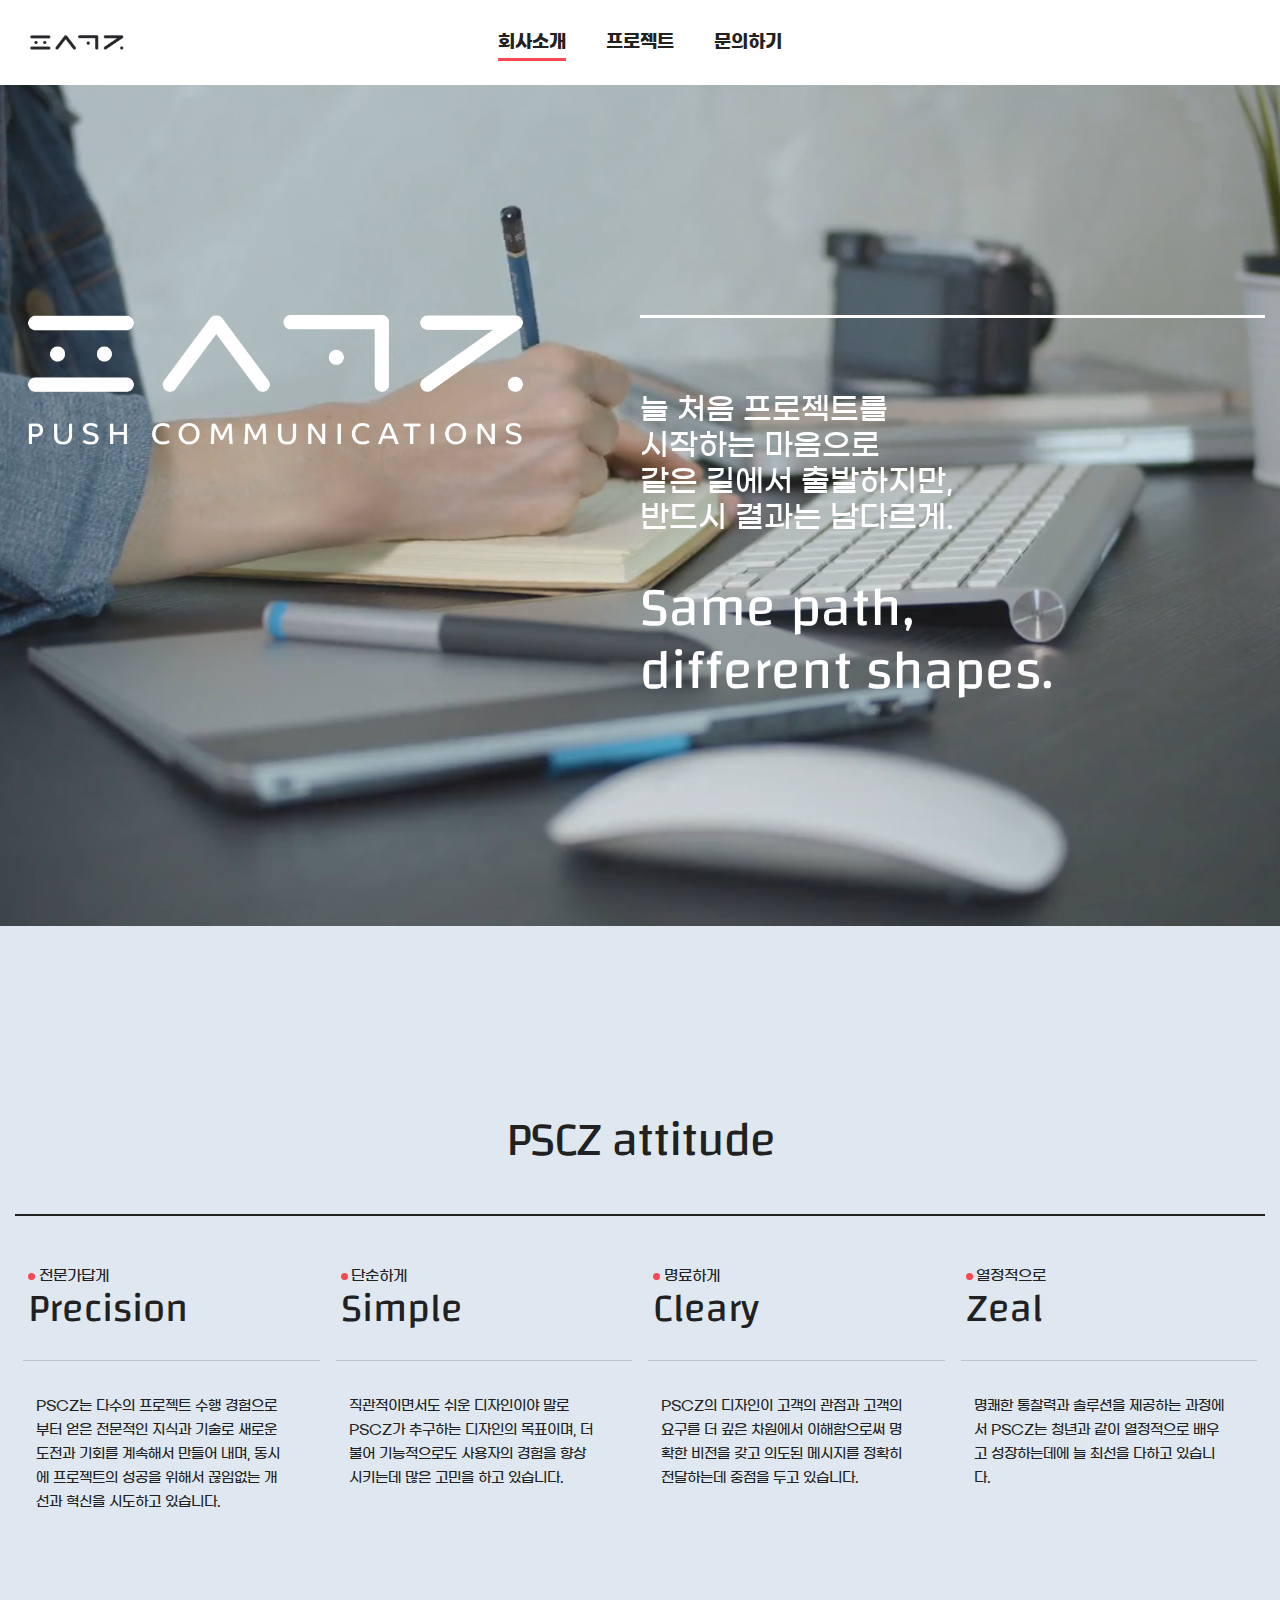
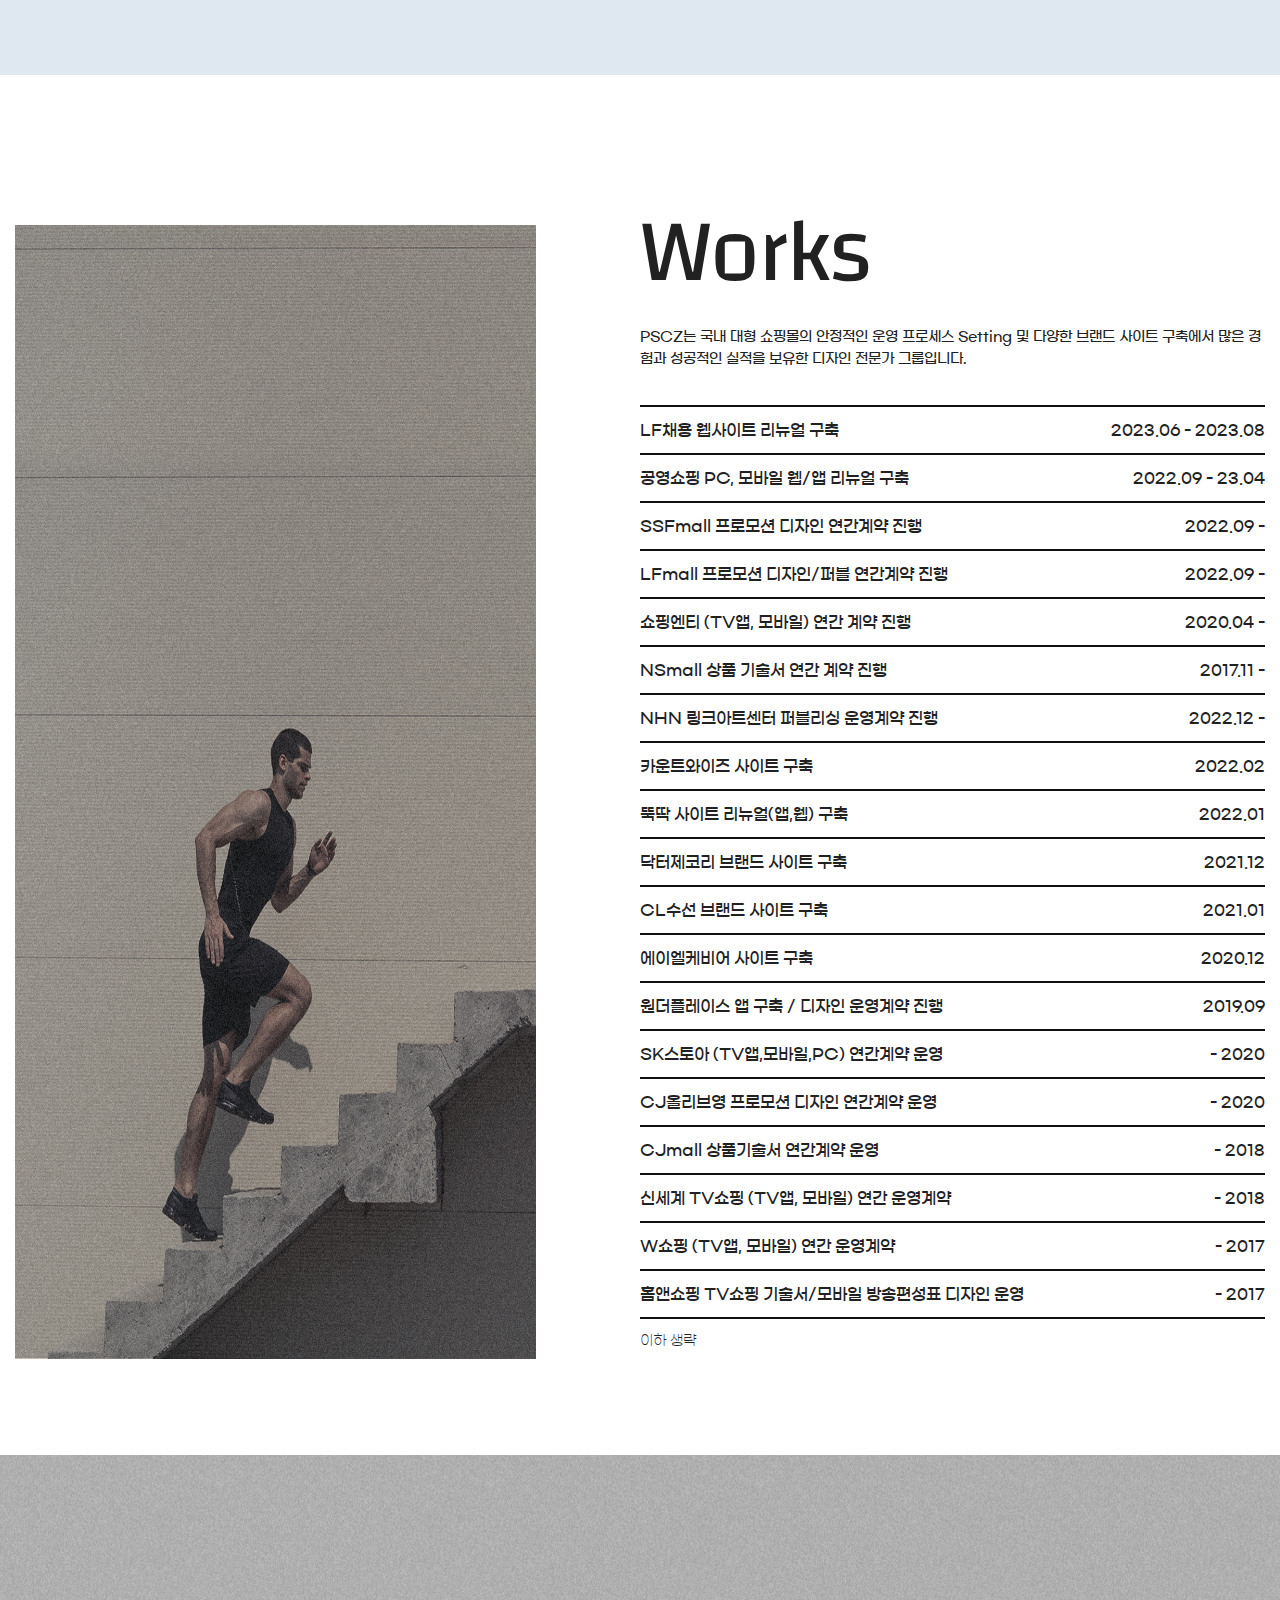
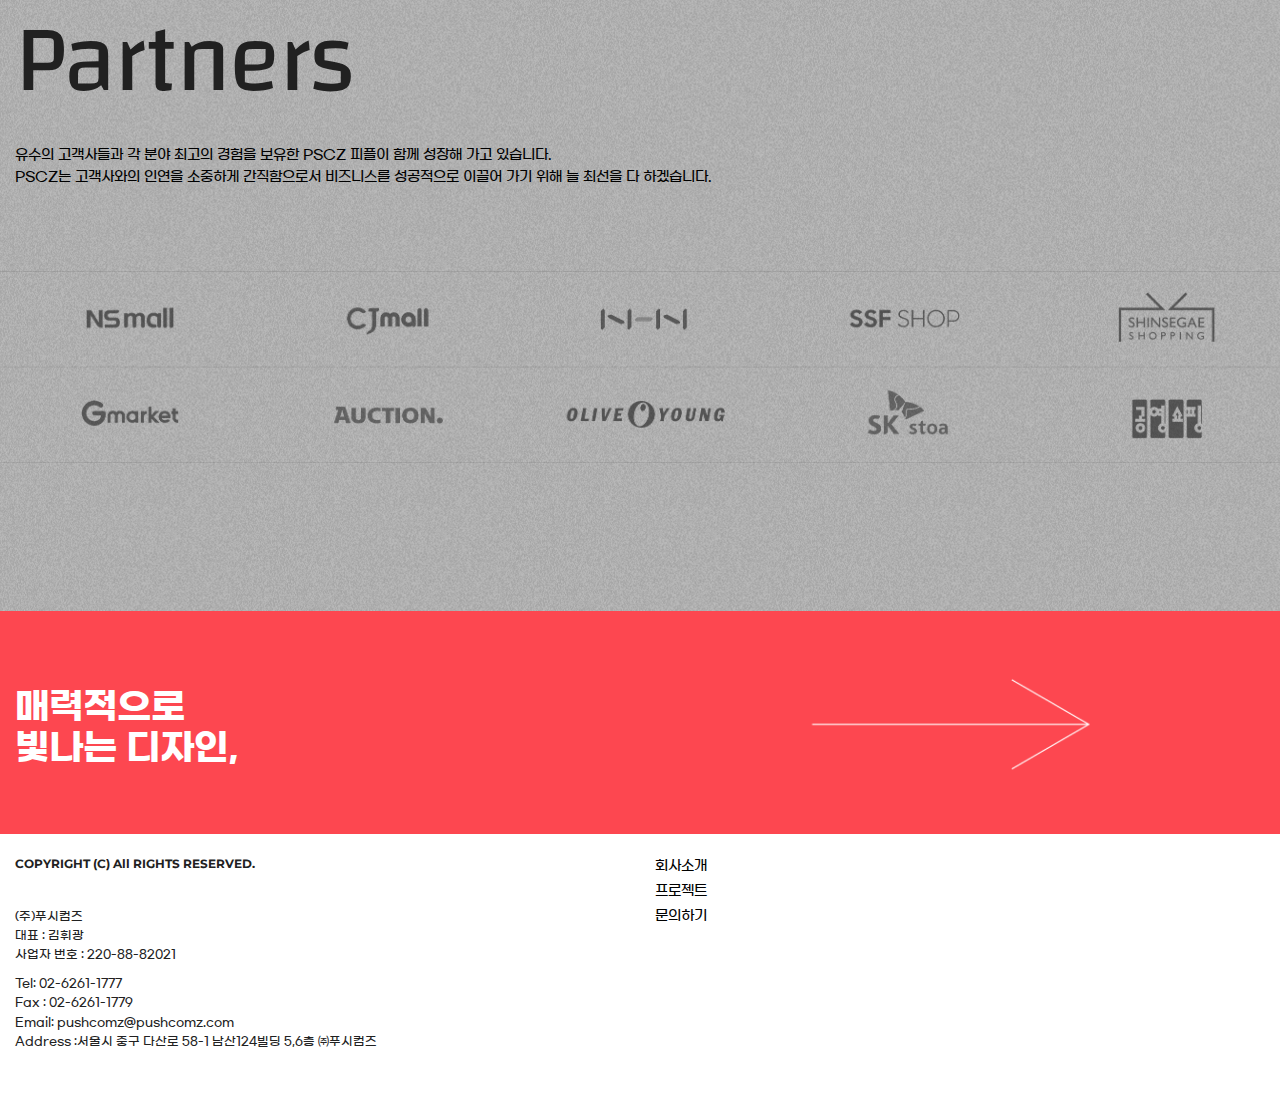
==== index.html @ c4ed3098 "UpDate" ====
<!DOCTYPE html>
<html lang="ko">
<head>
  <meta charset="UTF-8">
  <meta name="viewport" content="width=device-width, initial-scale=1.0">
  <title>PUSH COMMUNICATIONS</title>
  <link rel="icon" href="./img/pavicon.ico">
  <link rel="stylesheet" href="https://cdnjs.cloudflare.com/ajax/libs/font-awesome/6.0.0-beta3/css/all.min.css">
  <link rel="stylesheet" href="https://cdn.jsdelivr.net/npm/swiper@11/swiper-bundle.min.css"/>
  <link rel="stylesheet" href="./css/style.css">
  <script src="https://cdn.jsdelivr.net/npm/swiper@11/swiper-bundle.min.js"></script>
</head>
<body>
  <header id="header">
    <div class="pc_header">
      <h1 id="logo">
        <a href="index.html">
          <img src="./img/pc-header-default.png" alt="기본 로고">
        </a>
      </h1>
      <nav class="pc_nav">
        <ul>
          <li class="active">
            <a href="index.html">
              <span>회사소개</span>
            </a>
          </li>
          <li class="project_item">
            <a href="project.html">
              <span>프로젝트</span>
            </a>
          </li>
          <li>
            <a href="inquiry.html">
              <span>문의하기</span>
            </a>
          </li>
        </ul>
      </nav>
      <div></div>
    </div>
    <div class="mobile_header">
      <div class="mobile_header_top">
        <div class="hamberger_menu_wrap">
          <span class="blind">메뉴 열기 버튼</span>
          <button type="button" class="hamberger_btn">
            <i class="fa-solid fa-bars"></i>
          </button>
        </div>
        <h1 id="logo">
          <a href="index.html">
            <img src="./img/mobile-logo.png" alt="모바일 헤더 로고">
          </a>
        </h1>
        <div></div>
      </div>
    </div>
  </header>
  <div class="mobile_nav_dim">
    <nav class="mobile_nav">
      <ul>
        <li class="active"><a href="index.html">회사소개</a></li>
        <li><a href="project.html">프로젝트</a></li>
        <li><a href="inquiry.html">문의하기</a></li>
      </ul>
      <button class="mobile_nav_close_btn">
        <i class="fa-solid fa-xmark"></i>
      </button>
    </nav>
  </div>
  <main id="main" class="company_infomation">
    <section id="sec01">
      <div class="video_wrap">
        <video class="main_video" autoplay muted playsinline loop>
          <source src="./video/main-video.mp4" type="video/mp4" />
        </video>
      </div>
      <div class="img_wrap">
        <img src="./img/main-image.jpg" alt="비디오 대체 메인 이미지" class="main_image">
      </div>
      <div class="text_box_frame">
        <div class="text_box_wrap">
          <h2 class="video_logo">
            <img src="./img/pc-main-logo.png" alt="메인 로고">
          </h2>
          <div class="text_box">
            <p class="hangle_text">
              늘 처음 프로젝트를 <br />
              시작하는 마음으로 <br />
              같은 길에서 출발하지만, <br />
              반드시 결과는 남다르게.
            </p>
            <p class="english_text">
              Same path, <br />
              different shapes.
            </p>
          </div>
        </div>
      </div>
    </section>
    <section id="sec02">
      <div class="attitude_frame">
        <div class="attitude_wrap">
          <h3>PSCZ attitude</h3>
          <ul class="attitude_list">
            <li class="attitude_item">
              <div class="attitude_title_box">
                <span class="small_title">전문가답게</span>
                <em class="attitude_title">Precision</em>
              </div>
              <div class="attitude_desc_box">
                <p class="attitude_desc">
                  PSCZ는 다수의 프로젝트 수행 경험으로 부터 얻은 전문적인 지식과 기술로 새로운 도전과 기회를 계속해서 만들어 내며, 동시에 프로젝트의 성공을 위해서 끊임없는 개선과 혁신을 시도하고 있습니다.
                </p>
              </div>
            </li>
            <li class="attitude_item">
              <div class="attitude_title_box">
                <span class="small_title">단순하게</span>
                <em class="attitude_title">Simple</em>
              </div>
              <div class="attitude_desc_box">
                <p class="attitude_desc">
                  직관적이면서도 쉬운 디자인이야 말로 PSCZ가 추구하는 디자인의 목표이며, 더불어 기능적으로도 사용자의 경험을 향상 시키는데 많은 고민을 하고 있습니다.
                </p>
              </div>
            </li>
            <li class="attitude_item">
              <div class="attitude_title_box">
                <span class="small_title">명료하게</span>
                <em class="attitude_title">Cleary</em>
              </div>
              <div class="attitude_desc_box">
                <p class="attitude_desc">
                  PSCZ의 디자인이 고객의 관점과 고객의 요구를 더 깊은 차원에서 이해함으로써 명확한 비전을 갖고 의도된 메시지를 정확히 전달하는데 중점을 두고 있습니다.
                </p>
              </div>
            </li>
            <li class="attitude_item">
              <div class="attitude_title_box">
                <span class="small_title">열정적으로</span>
                <em class="attitude_title">Zeal</em>
              </div>
              <div class="attitude_desc_box">
                <p class="attitude_desc">
                  명쾌한 통찰력과 솔루션을 제공하는 과정에서 PSCZ는 청년과 같이 열정적으로 배우고 성장하는데에 늘 최선을 다하고 있습니다.
                </p>
              </div>
            </li>
          </ul>
        </div>
      </div>
    </section>
    <section id="sec03">
      <div class="works_frame">
        <div class="works_wrap">
          <div class="works_img_box">
            <img src="./img/works-img.png" alt="웍스 이미지">
          </div>
          <div class="works_text_box">
            <h3>Works</h3>
            <p>
              PSCZ는 국내 대형 쇼핑몰의 안정적인 운영 프로세스 Setting 및  다양한 브랜드 사이트
              구축에서 많은 경험과 성공적인 실적을 보유한 디자인 전문가 그룹입니다.
            </p>
            <ul class="works_list">
              <li class="works_item">
                <span class="works_title">
                  LF채용 웹사이트 리뉴얼 구축
                </span>
                <span class="works_schedule">
                  2023.06 - 2023.08
                </span>
              </li>
              <li class="works_item">
                <span class="works_title">
                  공영쇼핑 PC, 모바일 웹/앱 리뉴얼 구축
                </span>
                <span class="works_schedule">
                  2022.09 - 23.04
                </span>
              </li>
              <li class="works_item">
                <span class="works_title">
                  SSFmall 프로모션 디자인 연간계약 진행
                </span>
                <span class="works_schedule">
                  2022.09 -
                </span>
              </li>
              <li class="works_item">
                <span class="works_title">
                  LFmall 프로모션 디자인/퍼블 연간계약 진행
                </span>
                <span class="works_schedule">
                  2022.09 -
                </span>
              </li>
              <li class="works_item">
                <span class="works_title">
                  쇼핑엔티 (TV앱, 모바일) 연간 계약 진행 
                </span>
                <span class="works_schedule">
                  2020.04 -
                </span>
              </li>
              <li class="works_item">
                <span class="works_title">
                  NSmall 상품 기술서 연간 계약 진행 
                </span>
                <span class="works_schedule">
                  2017.11 -
                </span>
              </li>
              <li class="works_item">
                <span class="works_title">
                  NHN 링크아트센터 퍼블리싱 운영계약 진행
                </span>
                <span class="works_schedule">
                  2022.12 -
                </span>
              </li>
              <li class="works_item">
                <span class="works_title">
                  카운트와이즈 사이트 구축
                </span>
                <span class="works_schedule">
                  2022.02
                </span>
              </li>
              <li class="works_item">
                <span class="works_title">
                  뚝딱 사이트 리뉴얼(앱,웹) 구축
                </span>
                <span class="works_schedule">
                  2022.01
                </span>
              </li>
              <li class="works_item">
                <span class="works_title">
                  닥터제코리 브랜드 사이트 구축
                </span>
                <span class="works_schedule">
                  2021.12
                </span>
              </li>
              <li class="works_item">
                <span class="works_title">
                  CL수선 브랜드 사이트 구축
                </span>
                <span class="works_schedule">
                  2021.01
                </span>
              </li>
              <li class="works_item">
                <span class="works_title">
                  에이엘케비어 사이트 구축
                </span>
                <span class="works_schedule">
                  2020.12
                </span>
              </li>
              <li class="works_item">
                <span class="works_title">
                  원더플레이스 앱 구축 / 디자인 운영계약 진행
                </span>
                <span class="works_schedule">
                  2019.09
                </span>
              </li>
              <li class="works_item">
                <span class="works_title">
                  SK스토아 (TV앱,모바일,PC) 연간계약 운영
                </span>
                <span class="works_schedule">
                  - 2020
                </span>
              </li>
              <li class="works_item">
                <span class="works_title">
                  CJ올리브영 프로모션 디자인 연간계약 운영
                </span>
                <span class="works_schedule">
                  - 2020
                </span>
              </li>
              <li class="works_item">
                <span class="works_title">
                  CJmall 상품기술서 연간계약 운영
                </span>
                <span class="works_schedule">
                  - 2018
                </span>
              </li>
              <li class="works_item">
                <span class="works_title">
                  신세계 TV쇼핑 (TV앱, 모바일) 연간 운영계약
                </span>
                <span class="works_schedule">
                  - 2018
                </span>
              </li>
              <li class="works_item">
                <span class="works_title">
                  W쇼핑 (TV앱, 모바일) 연간 운영계약
                </span>
                <span class="works_schedule">
                  - 2017
                </span>
              </li>
              <li class="works_item">
                <span class="works_title">
                  홈앤쇼핑 TV쇼핑 기술서/모바일 방송편성표 디자인 운영
                </span>
                <span class="works_schedule">
                  - 2017
                </span>
              </li>
              <li class="works_item">이하 생략</li>
            </ul>
          </div>
        </div>
      </div>
    </section>
    <section id="sec04">
      <div class="partners_frame">
        <div class="partners_wrap">
          <h3>Partners</h3>
          <p>
            유수의 고객사들과 각 분야 최고의 경험을 보유한 PSCZ 피플이 함께 성장해 가고 있습니다. <br />
            PSCZ는 고객사와의 인연을 소중하게 간직함으로서 비즈니스를 성공적으로 이끌어 가기 위해 늘 최선을 다 하겠습니다.
          </p>
        </div>
        <div class="swiper mySwiper partners-logo-frame">
          <div class="swiper-wrapper partners-logo-wrap">
            <div class="swiper-slide">
              <img src="./img/marquee-logo01.png" alt="흐르는 파트너 로고 이미지">
            </div>
            <div class="swiper-slide">
              <img src="./img/marquee-logo02.png" alt="흐르는 파트너 로고 이미지">
            </div>
            <div class="swiper-slide">
              <img src="./img/marquee-logo03.png" alt="흐르는 파트너 로고 이미지">
            </div>
            <div class="swiper-slide">
              <img src="./img/marquee-logo04.png" alt="흐르는 파트너 로고 이미지">
            </div>
            <div class="swiper-slide">
              <img src="./img/marquee-logo05.png" alt="흐르는 파트너 로고 이미지">
            </div>
            <div class="swiper-slide">
              <img src="./img/marquee-logo06.png" alt="흐르는 파트너 로고 이미지">
            </div>
            <div class="swiper-slide">
              <img src="./img/marquee-logo07.png" alt="흐르는 파트너 로고 이미지">
            </div>
            <div class="swiper-slide">
              <img src="./img/marquee-logo08.png" alt="흐르는 파트너 로고 이미지">
            </div>
            <div class="swiper-slide">
              <img src="./img/marquee-logo09.png" alt="흐르는 파트너 로고 이미지">
            </div>
            <div class="swiper-slide">
              <img src="./img/marquee-logo10.png" alt="흐르는 파트너 로고 이미지">
            </div>
            <div class="swiper-slide">
              <img src="./img/marquee-logo11.png" alt="흐르는 파트너 로고 이미지">
            </div>
            <div class="swiper-slide">
              <img src="./img/marquee-logo12.png" alt="흐르는 파트너 로고 이미지">
            </div>
            <div class="swiper-slide">
              <img src="./img/marquee-logo13.png" alt="흐르는 파트너 로고 이미지">
            </div>
          </div>
        </div>
      </div>
    </section>
    <div class="go_ask_frame">
      <div class="go_ask_wrap">
        <p class="go_ask_text">
          매력적으로 <br />
          빛나는 디자인,
        </p>
        <div class="arrow_box">
          <a href="inquiry.html" class="inquiry_link">
            <img src="./img/right-arrow.png" alt="오른쪽 화살표 이미지">
          </a>
        </div>
      </div>
    </div>
  </main>
  <footer id="footer">
    <div class="footer_inner">
      <div class="company_info_wrap">
        <div class="copyright_box">
          <span class="copyright">COPYRIGHT (C) All RIGHTS RESERVED.</span>
        </div>
        <ul class="company_info_box">
          <li>(주)푸시컴즈</li>
          <li>대표 : 김휘광</li>
          <li>사업자 번호 : 220-88-82021</li>
        </ul>
        <address class="company_address">
          <ul>
            <li>Tel: 02-6261-1777</li>
            <li>Fax : 02-6261-1779</li>
            <li>Email: pushcomz@pushcomz.com</li>
            <li>Address :서울시 중구 다산로 58-1 남산124빌딩 5,6층 ㈜푸시컴즈</li>
          </ul>
        </address>
      </div>
      <div class="footer_nav_wrap">
        <ul>
          <li><a href="index.html">회사소개</a></li>
          <li><a href="project.html">프로젝트</a></li>
          <li><a href="inquiry.html">문의하기</a></li>
        </ul>
      </div>
    </div>
  </footer>
  <div class="top_btn_wrap">
    <span class="blind">탑 버튼</span>
    <button class="top_btn">
      <i class="fa-solid fa-arrow-up"></i>
    </button>
  </div>
</body>
<script src="./js/index.js"></script>
</html>
---- css/style.css ----
@import url("https://fonts.googleapis.com/css2?family=Changa:wght@200..800&family=Montserrat:ital,wght@0,100..900;1,100..900&display=swap");
@font-face {
  font-family: "GmarketSans";
  src: url("../font/GmarketSansTTFBold.ttf") format("truetype");
  font-weight: 700;
}
@font-face {
  font-family: "GmarketSans";
  src: url("../font/GmarketSansTTFMedium.ttf") format("truetype");
  font-family: 500;
}
@font-face {
  font-family: "GmarketSans";
  src: url("../font/GmarketSansTTFLight.ttf") format("truetype");
  font-weight: 300;
}
* {
  margin: 0;
  padding: 0;
  box-sizing: border-box;
}

html {
  scroll-behavior: smooth;
}

body {
  width: 100%;
}
body.fixed {
  overflow: hidden;
}

li {
  list-style: none;
}

button {
  background-color: transparent;
  cursor: pointer;
}

address {
  font-style: normal;
}

img {
  vertical-align: top;
}

a {
  display: block;
  color: inherit;
  text-decoration: none;
}

em {
  font-style: normal;
}

button {
  background-color: transparent;
  border: none;
  cursor: pointer;
}

input, textarea {
  background-color: transparent;
  border: none;
  outline: none;
}

textarea {
  resize: none;
}

fieldset {
  border: none;
}

.top_btn_wrap {
  position: fixed;
  bottom: 20px;
  right: 20px;
  border-radius: 50%;
  box-shadow: 0 0 20px 0 rgba(144, 144, 144, 0.2);
  background-color: #ffffff;
  transform: translateY(-40px);
  opacity: 0;
  transition: 0.7s;
}
.top_btn_wrap.show {
  opacity: 1;
  transform: translateY(0);
}
.top_btn_wrap .top_btn {
  padding: 20px 22.6px;
}
.top_btn_wrap .top_btn i {
  font-size: 18px;
  vertical-align: middle;
  color: #000000;
}

.go_ask_frame {
  background-color: #fd4750;
  padding: 48px 15px;
}
.go_ask_frame .go_ask_wrap {
  display: flex;
  align-items: center;
  justify-content: flex-start;
  max-width: 1280px;
  margin: 0 auto;
}
.go_ask_frame .go_ask_wrap .go_ask_text {
  width: 50%;
  padding: 20px 0 10px;
  font-family: "GmarketSans";
  font-size: 36px;
  font-weight: 700;
  color: #ffffff;
  letter-spacing: -1px;
}
.go_ask_frame .go_ask_wrap .arrow_box {
  display: flex;
  align-items: center;
  justify-content: center;
  width: 50%;
  padding: 16px 0 6.3px;
}
.go_ask_frame .go_ask_wrap .arrow_box .inquiry_link {
  max-width: 305.75px;
}
.go_ask_frame .go_ask_wrap .arrow_box .inquiry_link img {
  width: 100%;
}

.project_title, #main.project #sec01 .project_title {
  line-height: 46.278px;
  text-align: center;
  font-family: "Changa", sans-serif;
  font-size: 38.565px;
  font-weight: 500;
  color: #212121;
}

.modal_wrap {
  position: fixed;
  top: 0;
  left: 0;
  display: none;
  width: 100%;
  height: 100%;
  z-index: 9999;
}
.modal_wrap .ly_pop_wrap {
  position: absolute;
  top: 50%;
  left: 50%;
  display: none;
  max-width: 400px;
  transform: translate(-50%, -50%);
}
.modal_wrap .ly_pop_wrap .ly_inner .ly_header {
  padding: 8px 16px;
  border-radius: 20px 20px 0px 0px;
  background-color: #f6f6f6;
}
.modal_wrap .ly_pop_wrap .ly_inner .ly_header .ly_header_close {
  display: block;
  width: 24px;
  height: 24px;
  margin-left: auto;
}
.modal_wrap .ly_pop_wrap .ly_inner .ly_header .ly_header_close i {
  font-size: 18px;
  color: #000000;
}
.modal_wrap .ly_pop_wrap .ly_inner .ly_body {
  padding: 20px 16px;
  border-radius: 0px 0px 20px 20px;
  background-color: #ffffff;
}
.modal_wrap .ly_pop_wrap.active {
  display: block;
}
.modal_wrap.active {
  display: block;
}

.blind {
  position: absolute;
  clip: rect(0 0 0 0);
  width: 1px;
  height: 1px;
  margin: -1px;
  overflow: hidden;
}

#header .pc_header {
  display: flex;
  align-items: center;
  justify-content: space-between;
  position: absolute;
  top: 0;
  left: 0;
  width: 100%;
  height: 85px;
  padding: 0 30px;
  z-index: 999;
  background-color: #ffffff;
}
#header .pc_header #logo {
  width: 94px;
  height: 100%;
}
#header .pc_header #logo a {
  display: flex;
  align-items: center;
  justify-content: center;
  width: 100%;
  height: 100%;
}
#header .pc_header #logo a img {
  width: 100%;
}
#header .pc_header .pc_nav {
  height: 100%;
}
#header .pc_header .pc_nav ul {
  display: flex;
  align-items: center;
  justify-content: center;
  height: 100%;
}
#header .pc_header .pc_nav ul li {
  height: 100%;
}
#header .pc_header .pc_nav ul li a {
  display: flex;
  align-items: center;
  justify-content: center;
  height: 100%;
  padding: 0 20px;
}
#header .pc_header .pc_nav ul li a span {
  position: relative;
  line-height: 28.8px;
  font-family: "GmarketSans";
  font-size: 18px;
  font-weight: 700;
  color: #212121;
}
#header .pc_header .pc_nav ul li.active span::after {
  content: "";
  position: absolute;
  left: 0;
  bottom: -4px;
  display: block;
  width: 100%;
  height: 3px;
  background-color: #fd4750;
}
#header .pc_header .pc_nav ul li.project_item .sub_menu_list {
  display: flex;
  align-items: center;
  justify-content: center;
  position: absolute;
  height: auto;
  width: 100%;
  top: 100%;
  left: 0;
  background-color: #e5e7eb;
  gap: 5px;
}
#header .pc_header .pc_nav ul li.project_item .sub_menu_list a {
  line-height: 18.5714px;
  height: auto;
  padding: 10px 12px;
  font-family: "Montserrat", serif;
  font-size: 13px;
  font-weight: 500;
  color: #000000;
}
#header .pc_header div {
  width: 94px;
  height: 100%;
}
#header .pc_header.fixed {
  position: fixed;
  height: 60px;
}
#header .pc_header.fixed #logo {
  width: 78px;
}
#header .pc_header.fixed .pc_nav ul li a span {
  line-height: 24px;
  font-size: 15px;
}
#header .pc_header.fixed .pc_nav ul li.active span::after {
  bottom: -5px;
}
#header .pc_header.fixed div {
  width: 78px;
  height: 100%;
}
#header .mobile_header {
  position: absolute;
  top: 0;
  left: 0;
  width: 100%;
  height: 48px;
  z-index: 10;
  background-color: #ffffff;
}
#header .mobile_header .mobile_header_top {
  display: flex;
  align-items: center;
  justify-content: space-between;
  width: 100%;
  height: 100%;
  padding: 0 10px;
}
#header .mobile_header .mobile_header_top .hamberger_menu_wrap {
  display: flex;
  align-items: center;
  justify-content: center;
  position: relative;
}
#header .mobile_header .mobile_header_top .hamberger_menu_wrap i {
  font-size: 18px;
  color: #000000;
}
#header .mobile_header .mobile_header_top #logo {
  width: 89.42px;
  height: 100%;
}
#header .mobile_header .mobile_header_top #logo a {
  display: flex;
  align-items: center;
  justify-content: center;
  width: 100%;
  height: 100%;
}
#header .mobile_header .mobile_header_top #logo a img {
  width: 100%;
}
#header .mobile_header .mobile_header_top div {
  width: 15.75px;
  height: 100%;
}
#header .mobile_header .mobile_header_bottom {
  background-color: #e5e7eb;
}
#header .mobile_header .mobile_header_bottom .sub_menu_list {
  display: flex;
  align-items: center;
  justify-content: center;
}
#header .mobile_header .mobile_header_bottom .sub_menu_list li a {
  padding: 10px 12px;
  font-family: "Montserrat", serif;
  font-size: 13px;
  font-weight: 500;
}
#header .mobile_header.fixed {
  position: fixed;
}

.mobile_nav_dim {
  position: fixed;
  left: 0;
  top: 0;
  display: none;
  width: 100%;
  height: 100%;
  background-color: rgba(0, 0, 0, 0.5);
  z-index: 50;
}
.mobile_nav_dim .mobile_nav {
  position: absolute;
  top: 0;
  left: -255px;
  max-width: 255px;
  min-width: 255px;
  height: 100%;
  background-color: #ffffff;
  transition: 0.3s;
  z-index: 999;
}
.mobile_nav_dim .mobile_nav ul {
  width: 100%;
}
.mobile_nav_dim .mobile_nav ul li {
  padding: 13px 50px 14px 20px;
}
.mobile_nav_dim .mobile_nav ul li.active {
  background-color: #f5f5f5;
}
.mobile_nav_dim .mobile_nav ul li:last-of-type {
  border-bottom: 1px solid #f3f3f3;
}
.mobile_nav_dim .mobile_nav ul li a {
  line-height: 14px;
  font-family: "GmarketSans";
  font-size: 13px;
  font-weight: 400;
  color: #111111;
}
.mobile_nav_dim .mobile_nav .mobile_nav_close_btn {
  position: absolute;
  top: 9px;
  right: -25px;
}
.mobile_nav_dim .mobile_nav .mobile_nav_close_btn i {
  font-size: 22px;
  color: #ffffff;
}
.mobile_nav_dim .mobile_nav.active {
  left: 0;
}
.mobile_nav_dim.active {
  display: block;
}

#footer {
  background-color: #ffffff;
}
#footer .footer_inner {
  display: flex;
  align-items: flex-start;
  justify-content: flex-start;
  max-width: 1280px;
  margin: 0 auto;
  padding: 20px 15px;
}
#footer .footer_inner .company_info_wrap {
  width: 50%;
}
#footer .footer_inner .company_info_wrap .copyright_box {
  padding-bottom: 33.38px;
}
#footer .footer_inner .company_info_wrap .copyright_box .copyright {
  line-height: 19.2px;
  font-family: "Montserrat", serif;
  font-size: 12px;
  font-weight: 700;
  color: #212121;
}
#footer .footer_inner .company_info_wrap .company_info_box {
  margin-bottom: 10px;
}
#footer .footer_inner .company_info_wrap .company_address {
  padding-bottom: 39.19px;
}
#footer .footer_inner .company_info_wrap .company_info_box li, #footer .footer_inner .company_info_wrap .company_address li {
  line-height: 19.2px;
  font-family: "GmarketSans";
  font-size: 12px;
  font-weight: 400;
  color: #212121;
}
#footer .footer_inner .footer_nav_wrap {
  flex-grow: 1;
}
#footer .footer_inner .footer_nav_wrap li {
  padding: 3px 15px;
}
#footer .footer_inner .footer_nav_wrap li a {
  line-height: 19.2px;
  font-family: "GmarketSans";
  font-size: 14px;
  font-weight: 400;
}

#main.company_infomation #sec01 {
  position: relative;
  overflow: hidden;
  width: 100%;
}
#main.company_infomation #sec01 .video_wrap {
  position: absolute;
  top: 0;
  left: 0;
  right: 0;
  bottom: 0;
}
#main.company_infomation #sec01 .video_wrap video {
  width: 100%;
  height: 100%;
  -o-object-fit: cover;
     object-fit: cover;
  z-index: 0;
}
#main.company_infomation #sec01 .img_wrap {
  position: absolute;
  top: 0;
  left: 0;
  right: 0;
  bottom: 0;
  z-index: 1;
}
#main.company_infomation #sec01 .img_wrap .main_image {
  width: 100%;
  height: 100%;
  -o-object-fit: cover;
     object-fit: cover;
}
#main.company_infomation #sec01 .img_wrap.inactive {
  display: none;
}
#main.company_infomation #sec01 .text_box_frame {
  position: relative;
  max-width: 1280px;
  margin: 0 auto;
  padding: 85px 15px 0;
  z-index: 2;
}
#main.company_infomation #sec01 .text_box_frame .text_box_wrap {
  display: flex;
  align-items: flex-start;
  justify-content: space-between;
  padding: 230px 0 222px;
}
#main.company_infomation #sec01 .text_box_frame .text_box_wrap .video_logo {
  width: 41.67%;
  height: 130px;
  padding: 0 12.05px;
}
#main.company_infomation #sec01 .text_box_frame .text_box_wrap .video_logo img {
  width: 100%;
}
#main.company_infomation #sec01 .text_box_frame .text_box_wrap .text_box {
  width: 50%;
  border-top: 3px solid #ffffff;
}
#main.company_infomation #sec01 .text_box_frame .text_box_wrap .text_box .hangle_text {
  line-height: 36px;
  padding: 73px 0 42px;
  font-family: "GmarketSans";
  font-size: 30px;
  font-weight: 400;
  color: #ffffff;
}
#main.company_infomation #sec01 .text_box_frame .text_box_wrap .english_text {
  line-height: 63.25px;
  font-family: "Changa", sans-serif;
  font-size: 55px;
  font-weight: 400;
  color: #ffffff;
}
#main.company_infomation #sec02 {
  background-color: #dfe8f0;
}
#main.company_infomation #sec02 .attitude_frame {
  max-width: 1280px;
  margin: 0 auto;
  padding: 0 15px;
}
#main.company_infomation #sec02 .attitude_frame .attitude_wrap {
  padding: 146px 0 116px;
}
#main.company_infomation #sec02 .attitude_frame .attitude_wrap h3 {
  height: 144px;
  line-height: 136px;
  border-bottom: 2px solid #212121;
  font-family: "Changa", sans-serif;
  font-size: 48px;
  font-weight: 400;
  text-align: center;
  color: #212121;
  letter-spacing: -1px;
}
#main.company_infomation #sec02 .attitude_frame .attitude_wrap .attitude_list {
  display: flex;
  align-items: flex-start;
  justify-content: flex-start;
  margin-top: 31px;
}
#main.company_infomation #sec02 .attitude_frame .attitude_wrap .attitude_list .attitude_item {
  flex: 1;
  padding: 8px 8px 0 8px;
}
#main.company_infomation #sec02 .attitude_frame .attitude_wrap .attitude_list .attitude_item .attitude_title_box {
  display: flex;
  align-items: flex-start;
  justify-content: flex-start;
  flex-direction: column;
  padding: 15px 5px 23px 5px;
  border-bottom: 1px solid rgba(0, 0, 0, 0.15);
}
#main.company_infomation #sec02 .attitude_frame .attitude_wrap .attitude_list .attitude_item .attitude_title_box .small_title {
  position: relative;
  line-height: 11.5px;
  padding-left: 10.84px;
  font-family: "GmarketSans";
  font-size: 15px;
  font-weight: 400;
  color: #212121;
}
#main.company_infomation #sec02 .attitude_frame .attitude_wrap .attitude_list .attitude_item .attitude_title_box .small_title::before {
  content: "";
  position: absolute;
  bottom: 1px;
  left: 0px;
  width: 7px;
  height: 7px;
  border-radius: 50%;
  background-color: #fd4750;
}
#main.company_infomation #sec02 .attitude_frame .attitude_wrap .attitude_list .attitude_item .attitude_title_box .attitude_title {
  line-height: 56px;
  font-family: "Changa", sans-serif;
  font-size: 40px;
  font-weight: 400;
  color: #212121;
}
#main.company_infomation #sec02 .attitude_frame .attitude_wrap .attitude_list .attitude_item .attitude_desc_box {
  padding: 18px 8px 30px 8px;
}
#main.company_infomation #sec02 .attitude_frame .attitude_wrap .attitude_list .attitude_item .attitude_desc_box .attitude_desc {
  line-height: 24px;
  padding: 15px 25px 15px 5px;
  font-family: "GmarketSans";
  font-size: 14px;
  font-weight: 400;
  color: #212121;
}
#main.company_infomation #sec02 .top_box_wrap {
  padding: 8px;
}
#main.company_infomation #sec03 .works_frame {
  max-width: 1280px;
  margin: 0 auto;
  padding: 0 15px;
}
#main.company_infomation #sec03 .works_frame .works_wrap {
  display: flex;
  align-items: flex-start;
  justify-content: space-between;
  padding: 126px 0 92px;
}
#main.company_infomation #sec03 .works_frame .works_wrap .works_img_box {
  width: 41.67%;
  height: 1158px;
  padding-top: 24px;
}
#main.company_infomation #sec03 .works_frame .works_wrap .works_img_box img {
  width: 100%;
  height: 100%;
}
#main.company_infomation #sec03 .works_frame .works_wrap .works_text_box {
  width: 50%;
}
#main.company_infomation #sec03 .works_frame .works_wrap .works_text_box h3 {
  font-family: "Changa", sans-serif;
  line-height: 103.5px;
  font-size: 90px;
  font-weight: 400;
  color: #212121;
  letter-spacing: -2px;
}
#main.company_infomation #sec03 .works_frame .works_wrap .works_text_box p {
  line-height: 22.4px;
  padding: 21px 0 35px;
  border-bottom: 2px solid #111111;
  font-family: "GmarketSans";
  font-size: 14px;
  font-weight: 400;
  color: #212121;
}
#main.company_infomation #sec03 .works_frame .works_wrap .works_text_box .works_item {
  display: flex;
  align-items: center;
  justify-content: space-between;
  padding: 15px 0;
  border-bottom: 2px solid #111111;
}
#main.company_infomation #sec03 .works_frame .works_wrap .works_text_box .works_item .works_title, #main.company_infomation #sec03 .works_frame .works_wrap .works_text_box .works_item .works_schedule {
  line-height: 16px;
  font-family: "GmarketSans";
  font-size: 16px;
  font-weight: 400;
  color: #212121;
}
#main.company_infomation #sec03 .works_frame .works_wrap .works_text_box .works_item:last-of-type {
  line-height: 14px;
  border-bottom: 0;
  font-family: "GmarketSans";
  font-size: 14px;
  font-weight: 300;
  color: #212121;
}
#main.company_infomation #sec04 {
  background: url("../img/partners-bg.jpg") repeat center;
}
#main.company_infomation #sec04 .partners_frame {
  position: relative;
  padding: 0 15px;
}
#main.company_infomation #sec04 .partners_frame .partners_wrap {
  max-width: 1280px;
  margin: 0 auto;
  padding: 138px 0 407px;
}
#main.company_infomation #sec04 .partners_frame .partners_wrap h3 {
  line-height: 105.6px;
  padding: 15px 0;
  font-family: "Changa", sans-serif;
  font-size: 96px;
  font-weight: 400;
  color: #212121;
  letter-spacing: -2px;
}
#main.company_infomation #sec04 .partners_frame .partners_wrap p {
  line-height: 22.4px;
  padding: 15px 0;
  font-family: "GmarketSans";
  font-size: 14px;
  font-weight: 400;
}
#main.company_infomation #sec04 .partners_frame .partners-logo-frame {
  position: absolute;
  top: 55%;
  left: 0;
  width: 100%;
}
#main.company_infomation #sec04 .partners_frame .partners-logo-frame .partners-logo-wrap {
  display: flex;
  align-items: center;
  justify-content: flex-start;
  transition-timing-function: linear;
}
#main.company_infomation #sec04 .partners_frame .partners-logo-frame .partners-logo-wrap .swiper-slide {
  max-width: 260px;
}
#main.company_infomation #sec04 .partners_frame .partners-logo-frame .partners-logo-wrap .swiper-slide img {
  max-width: 100%;
}
#main.project {
  padding-top: 123.56px;
}
#main.project #sec01 {
  padding-top: 10px;
}
#main.project #sec01 .project_title {
  padding: 20px 32px 10px;
}
#main.project #sec01 .ui_ux_design_wrap li {
  margin-bottom: 20px;
}
#main.project #sec01 .ui_ux_design_wrap li:last-of-type {
  margin-bottom: 0;
}
#main.project #sec01 .ui_ux_design_wrap li img {
  width: 100%;
}
#main.project #sec02 {
  padding-top: 111px;
}
#main.project #sec02 .project_title {
  padding: 20px 0 10px;
}
#main.project #sec02 .e_commerce_maintenance_wrap li {
  margin-bottom: 20px;
}
#main.project #sec02 .e_commerce_maintenance_wrap li:last-of-type {
  margin-bottom: 0;
}
#main.project #sec02 .e_commerce_maintenance_wrap li img {
  width: 100%;
}
#main.project #sec03 {
  padding-top: 152px;
}
#main.project #sec03 .project_title {
  padding: 20px 0 10px;
}
#main.project #sec03 .t_commerce_maintenance_wrap li {
  margin-bottom: 20px;
}
#main.project #sec03 .t_commerce_maintenance_wrap li:last-of-type {
  margin-bottom: 0;
}
#main.project #sec03 .t_commerce_maintenance_wrap li img {
  width: 100%;
}
#main.inquiry {
  padding-top: 85px;
}
#main.inquiry #sec01 {
  background-color: #fd4750;
  color: #ffffff;
}
#main.inquiry #sec01 .mail_form_frame {
  max-width: 1280px;
  margin: 0 auto;
  padding: 0 15px;
}
#main.inquiry #sec01 .mail_form_frame .mail_form_wrap {
  padding: 117px 0 124px;
  border-bottom: 3px solid #ffffff;
}
#main.inquiry #sec01 .mail_form_frame .mail_form_wrap .mail_form_title_wrap {
  display: flex;
  align-items: flex-start;
  justify-content: flex-start;
  margin-bottom: 30px;
}
#main.inquiry #sec01 .mail_form_frame .mail_form_wrap .mail_form_title_wrap .title_box {
  width: 41.67%;
}
#main.inquiry #sec01 .mail_form_frame .mail_form_wrap .mail_form_title_wrap .title_box p {
  line-height: 78px;
  padding-top: 20px;
  font-family: "GmarketSans";
  font-size: 55px;
  font-weight: 700;
  letter-spacing: -1px;
}
#main.inquiry #sec01 .mail_form_frame .mail_form_wrap .mail_form_title_wrap .english_desc_box {
  flex-grow: 1;
  margin-top: auto;
}
#main.inquiry #sec01 .mail_form_frame .mail_form_wrap .mail_form_title_wrap .english_desc_box p {
  padding-bottom: 12.41px;
  line-height: 28.8px;
  font-family: "Changa", sans-serif;
  font-size: 24px;
  font-weight: 400;
}
#main.inquiry #sec01 .mail_form_frame .mail_form_wrap .mail_form {
  width: 58.33%;
  margin-left: auto;
}
#main.inquiry #sec01 .mail_form_frame .mail_form_wrap .mail_form .name_box, #main.inquiry #sec01 .mail_form_frame .mail_form_wrap .mail_form .contact_box, #main.inquiry #sec01 .mail_form_frame .mail_form_wrap .mail_form .content_box {
  display: flex;
  align-items: flex-start;
  justify-content: flex-start;
  flex-direction: column;
}
#main.inquiry #sec01 .mail_form_frame .mail_form_wrap .mail_form .name_box label, #main.inquiry #sec01 .mail_form_frame .mail_form_wrap .mail_form .contact_box label, #main.inquiry #sec01 .mail_form_frame .mail_form_wrap .mail_form .content_box label {
  margin-bottom: 5px;
  line-height: 24px;
  font-family: "GmarketSans";
  font-size: 15px;
  font-weight: 400;
}
#main.inquiry #sec01 .mail_form_frame .mail_form_wrap .mail_form .name_box input, #main.inquiry #sec01 .mail_form_frame .mail_form_wrap .mail_form .name_box textarea, #main.inquiry #sec01 .mail_form_frame .mail_form_wrap .mail_form .contact_box input, #main.inquiry #sec01 .mail_form_frame .mail_form_wrap .mail_form .contact_box textarea, #main.inquiry #sec01 .mail_form_frame .mail_form_wrap .mail_form .content_box input, #main.inquiry #sec01 .mail_form_frame .mail_form_wrap .mail_form .content_box textarea {
  width: 100%;
  margin-bottom: 15px;
  padding: 7.5px 12px;
  border: 1px solid #ffffff;
  font-family: "GmarketSans";
  font-size: 15px;
  color: #ffffff;
  caret-color: #ffffff;
}
#main.inquiry #sec01 .mail_form_frame .mail_form_wrap .mail_form .name_box textarea, #main.inquiry #sec01 .mail_form_frame .mail_form_wrap .mail_form .contact_box textarea, #main.inquiry #sec01 .mail_form_frame .mail_form_wrap .mail_form .content_box textarea {
  line-height: 1.4285714;
}
#main.inquiry #sec01 .mail_form_frame .mail_form_wrap .mail_form button {
  display: block;
  line-height: 17.1429px;
  margin-left: auto;
  padding: 11px 20px;
  background-color: #363636;
  font-family: "Montserrat", serif;
  font-size: 12px;
  font-weight: 600;
  color: #ffffff;
  letter-spacing: 1px;
}
#main.inquiry #sec01 .mail_form_frame .project_inquiry_wrap {
  padding: 79px 0 57px;
}
#main.inquiry #sec01 .mail_form_frame .project_inquiry_wrap .project_inquiry_list {
  display: flex;
  align-items: flex-start;
  justify-content: flex-start;
}
#main.inquiry #sec01 .mail_form_frame .project_inquiry_wrap .project_inquiry_list .project_inquiry_item {
  display: flex;
  align-items: flex-start;
  justify-content: flex-start;
  flex-direction: column;
  flex: 1;
  padding: 10px 0 30px;
}
#main.inquiry #sec01 .mail_form_frame .project_inquiry_wrap .project_inquiry_list .project_inquiry_item .project_inquiry_title {
  line-height: 38.574px;
  font-family: "GmarketSans";
  font-size: 32.145px;
  font-weight: 700;
}
#main.inquiry #sec01 .mail_form_frame .project_inquiry_wrap .project_inquiry_list .project_inquiry_item .project_inquiry_desc {
  line-height: 39.2px;
  font-family: "Changa", sans-serif;
  font-size: 26px;
  font-weight: 400;
}
#main.inquiry #sec02 .google_map {
  height: 465px;
}
#main.inquiry #sec02 .google_map .company_title {
  font-size: 15px;
}
#main.motion {
  padding-top: 123.56px;
}
#main.motion #sec01 .lottie_frame {
  max-width: 1280px;
  margin: 0 auto;
  padding: 100px 15px;
}
#main.motion #sec01 .lottie_frame .grid .grid-item {
  margin-bottom: 15px;
  width: calc((100% - 45px) / 4);
}
#main.motion #sec01 .lottie_frame .grid .grid-item a img {
  width: 100%;
  border-radius: 20px;
}

@media (max-width: 1270px) {
  #main.company_infomation #sec01 .text_box_frame .text_box_wrap .video_logo {
    padding: 0;
  }
}
@media (max-width: 991px) {
  #header .pc_header {
    display: none;
  }
  #header .mobile_header {
    display: block;
  }
  #main.company_infomation #sec01 .text_box_frame {
    padding: 0 25px;
  }
  #main.company_infomation #sec01 .text_box_frame .text_box_wrap {
    display: flex;
    align-items: flex-start;
    justify-content: flex-start;
    flex-direction: column;
    padding: 117.3px 0 137.39px;
  }
  #main.company_infomation #sec01 .text_box_frame .text_box_wrap .video_logo {
    width: 24.35%;
    min-width: 175px;
    height: 86px;
    order: 2;
  }
  #main.company_infomation #sec01 .text_box_frame .text_box_wrap .text_box {
    width: 100%;
    border-top: 4px solid #ffffff;
    order: 1;
  }
  #main.company_infomation #sec01 .text_box_frame .text_box_wrap .text_box .english_text {
    line-height: 36.8px;
    padding: 45.89px 0 26.34px;
    font-size: 27px;
  }
  #main.company_infomation #sec01 .text_box_frame .text_box_wrap .text_box .hangle_text {
    line-height: 23.565px;
    padding: 0 0 54.09px;
    font-size: 17.565px;
  }
  #main.company_infomation #sec02 .attitude_frame .attitude_wrap {
    padding: 0 0 80px;
  }
  #main.company_infomation #sec02 .attitude_frame .attitude_wrap h3 {
    height: auto;
    line-height: 26.6px;
    padding: 100px 0 50px;
    border-bottom: 2px solid rgba(33, 33, 33, 0.5);
    font-size: 76px;
    text-align: left;
  }
  #main.company_infomation #sec02 .attitude_frame .attitude_wrap .attitude_list {
    flex-direction: column;
    margin-top: 26.325px;
  }
  #main.company_infomation #sec02 .attitude_frame .attitude_wrap .attitude_list .attitude_item {
    width: 100%;
    padding: 0;
  }
  #main.company_infomation #sec02 .attitude_frame .attitude_wrap .attitude_list .attitude_item .attitude_title_box {
    padding: 20px 5px 15px;
    border-bottom: 0;
  }
  #main.company_infomation #sec02 .attitude_frame .attitude_wrap .attitude_list .attitude_item .attitude_title_box .small_title {
    font-size: 11px;
  }
  #main.company_infomation #sec02 .attitude_frame .attitude_wrap .attitude_list .attitude_item .attitude_title_box .small_title::before {
    bottom: 3px;
  }
  #main.company_infomation #sec02 .attitude_frame .attitude_wrap .attitude_list .attitude_item .attitude_title_box .attitude_title {
    line-height: 49px;
    font-size: 33px;
    letter-spacing: -1px;
  }
  #main.company_infomation #sec02 .attitude_frame .attitude_wrap .attitude_list .attitude_item .attitude_desc_box {
    padding: 0 20px 20px 0;
    border-bottom: 1px solid rgba(0, 0, 0, 0.15);
  }
  #main.company_infomation #sec02 .attitude_frame .attitude_wrap .attitude_list .attitude_item .attitude_desc_box .attitude_desc {
    padding: 0 5px;
    font-size: 13px;
  }
  #main.company_infomation #sec02 .attitude_frame .attitude_wrap .attitude_list .attitude_item:last-of-type .attitude_desc_box {
    border-bottom: 0;
  }
  #main.company_infomation #sec03 .works_frame .works_wrap {
    padding: 107px 0 78.19px;
  }
  #main.company_infomation #sec03 .works_frame .works_wrap .works_img_box {
    display: none;
  }
  #main.company_infomation #sec03 .works_frame .works_wrap .works_text_box {
    width: 100%;
  }
  #main.company_infomation #sec03 .works_frame .works_wrap .works_text_box h3 {
    font-size: 80px;
  }
  #main.company_infomation #sec03 .works_frame .works_wrap .works_text_box p {
    font-size: 13px;
  }
  #main.company_infomation #sec03 .works_frame .works_wrap .works_text_box .works_item {
    padding: 10px 0;
  }
  #main.company_infomation #sec03 .works_frame .works_wrap .works_text_box .works_item .works_title, #main.company_infomation #sec03 .works_frame .works_wrap .works_text_box .works_item .works_schedule {
    font-size: 12px;
  }
  #main.company_infomation #sec03 .works_frame .works_wrap .works_text_box .works_item:last-of-type {
    font-size: 12px;
  }
  #main.company_infomation #sec04 .partners_frame .partners_wrap {
    padding: 117.3px 15px 416.38px;
  }
  #main.company_infomation #sec04 .partners_frame .partners_wrap h3 {
    font-size: 80px;
  }
  #main.project {
    padding-top: 84px;
  }
  #main.project #sec02 {
    padding-top: 90px;
  }
  #main.project #sec03 {
    padding-top: 90px;
  }
  #main.project .project_title, #main.project #sec01 .project_title {
    padding: 20px 32px 10px;
    font-size: 26px;
  }
  #main.inquiry {
    padding-top: 48px;
  }
  #main.inquiry #sec01 .mail_form_frame .mail_form_wrap {
    padding: 100px 0;
  }
  #main.inquiry #sec01 .mail_form_frame .mail_form_wrap .mail_form_title_wrap {
    flex-direction: column;
  }
  #main.inquiry #sec01 .mail_form_frame .mail_form_wrap .mail_form_title_wrap .title_box {
    width: 100%;
  }
  #main.inquiry #sec01 .mail_form_frame .mail_form_wrap .mail_form_title_wrap .title_box p {
    line-height: 48px;
    font-size: 40px;
  }
  #main.inquiry #sec01 .mail_form_frame .mail_form_wrap .mail_form_title_wrap .english_desc_box {
    margin-top: 50px;
  }
  #main.inquiry #sec01 .mail_form_frame .mail_form_wrap .mail_form {
    width: 100%;
    margin-left: 0;
  }
  #main.inquiry #sec01 .mail_form_frame .project_inquiry_wrap {
    padding: 65px 0;
  }
  #main.inquiry #sec01 .mail_form_frame .project_inquiry_wrap .project_inquiry_list {
    flex-direction: column;
  }
  #main.inquiry #sec01 .mail_form_frame .project_inquiry_wrap .project_inquiry_list .project_inquiry_item .project_inquiry_title {
    font-size: 26px;
  }
  #main.inquiry #sec01 .mail_form_frame .project_inquiry_wrap .project_inquiry_list .project_inquiry_item .project_inquiry_desc {
    line-height: 25px;
    font-size: 20px;
  }
  #main.motion {
    padding-top: 84px;
  }
  #main.motion #sec01 .lottie_frame {
    padding: 50px 15px;
  }
  #main.motion #sec01 .lottie_frame .grid .grid-item {
    margin-bottom: 15px;
    width: calc((100% - 30px) / 3);
  }
  #main.motion #sec01 .lottie_frame .grid .grid-item a img {
    width: 100%;
    border-radius: 20px;
  }
  .modal_wrap .ly_pop_wrap {
    max-width: 450px;
  }
}
@media (max-width: 480px) {
  #header .mobile_header .mobile_header_bottom .sub_menu_list li a {
    font-size: 10px;
    white-space: nowrap;
  }
  #main.company_infomation #sec02 .attitude_frame .attitude_wrap h3 {
    height: auto;
    padding: 80px 0 50px;
    line-height: 26.6px;
    font-size: 42px;
    text-align: left;
  }
  #main.company_infomation #sec03 .works_frame .works_wrap {
    padding: 80px 0 80px;
  }
  #main.company_infomation #sec03 .works_frame .works_wrap .works_text_box h3 {
    font-size: 60px;
  }
  #main.company_infomation #sec03 .works_frame .works_wrap .works_text_box .works_list .works_item {
    flex-direction: column;
  }
  #main.company_infomation #sec03 .works_frame .works_wrap .works_text_box .works_list .works_item .works_title {
    display: block;
    margin-right: auto;
    font-size: 10px;
  }
  #main.company_infomation #sec03 .works_frame .works_wrap .works_text_box .works_list .works_item .works_schedule {
    display: block;
    margin-left: auto;
    font-size: 10px;
  }
  #main.company_infomation #sec03 .works_frame .works_wrap .works_text_box .works_list .works_item:last-of-type {
    justify-self: flex-start;
    font-size: 10px;
  }
  #main.company_infomation #sec04 .partners_frame .partners_wrap {
    padding: 80px 0 330px;
  }
  #main.company_infomation #sec04 .partners_frame .partners_wrap h3 {
    line-height: 70px;
    font-size: 60px;
  }
  #main.company_infomation #sec04 .partners_frame .partners_wrap p {
    font-size: 12px;
  }
  #main.project #sec01 {
    padding-top: 0;
  }
  #main.project #sec02 {
    padding-top: 50px;
  }
  #main.project #sec03 {
    padding-top: 50px;
  }
  #main.inquiry {
    padding-top: 48px;
  }
  #main.inquiry #sec01 .mail_form_frame .mail_form_wrap {
    padding: 100px 0;
  }
  #main.inquiry #sec01 .mail_form_frame .mail_form_wrap .mail_form_title_wrap {
    flex-direction: column;
  }
  #main.inquiry #sec01 .mail_form_frame .mail_form_wrap .mail_form_title_wrap .title_box {
    width: 100%;
  }
  #main.inquiry #sec01 .mail_form_frame .mail_form_wrap .mail_form_title_wrap .title_box p {
    line-height: 42px;
    font-size: 34px;
  }
  #main.inquiry #sec01 .mail_form_frame .mail_form_wrap .mail_form_title_wrap .english_desc_box {
    margin-top: 40px;
  }
  #main.inquiry #sec01 .mail_form_frame .mail_form_wrap .mail_form_title_wrap .english_desc_box p {
    line-height: 26px;
    font-size: 21px;
  }
  #main.motion {
    padding-top: 81px;
  }
  #main.motion #sec01 .lottie_frame {
    padding: 50px 15px;
  }
  #main.motion #sec01 .lottie_frame .grid .grid-item {
    margin-bottom: 15px;
    width: calc((100% - 15px) / 2);
  }
  #main.motion #sec01 .lottie_frame .grid .grid-item a img {
    width: 100%;
    border-radius: 20px;
  }
  #footer .footer_inner {
    flex-direction: column;
  }
  #footer .footer_inner .company_info_wrap {
    width: 100%;
  }
  #footer .footer_inner .company_info_wrap .copyright_box {
    padding-bottom: 20px;
  }
  #footer .footer_inner .footer_nav_wrap {
    width: 100%;
  }
  #footer .footer_inner .footer_nav_wrap ul > li {
    padding: 3px 0;
  }
  #footer .footer_inner .footer_nav_wrap ul > li a {
    font-size: 13px;
  }
  .go_ask_frame .go_ask_wrap {
    flex-direction: column;
  }
  .go_ask_frame .go_ask_wrap .go_ask_text {
    width: 100%;
    font-size: 30px;
  }
  .go_ask_frame .go_ask_wrap .arrow_box {
    display: flex;
    align-items: center;
    justify-content: flex-start;
    width: 100%;
  }
  .modal_wrap .ly_pop_wrap {
    width: 70%;
  }
}
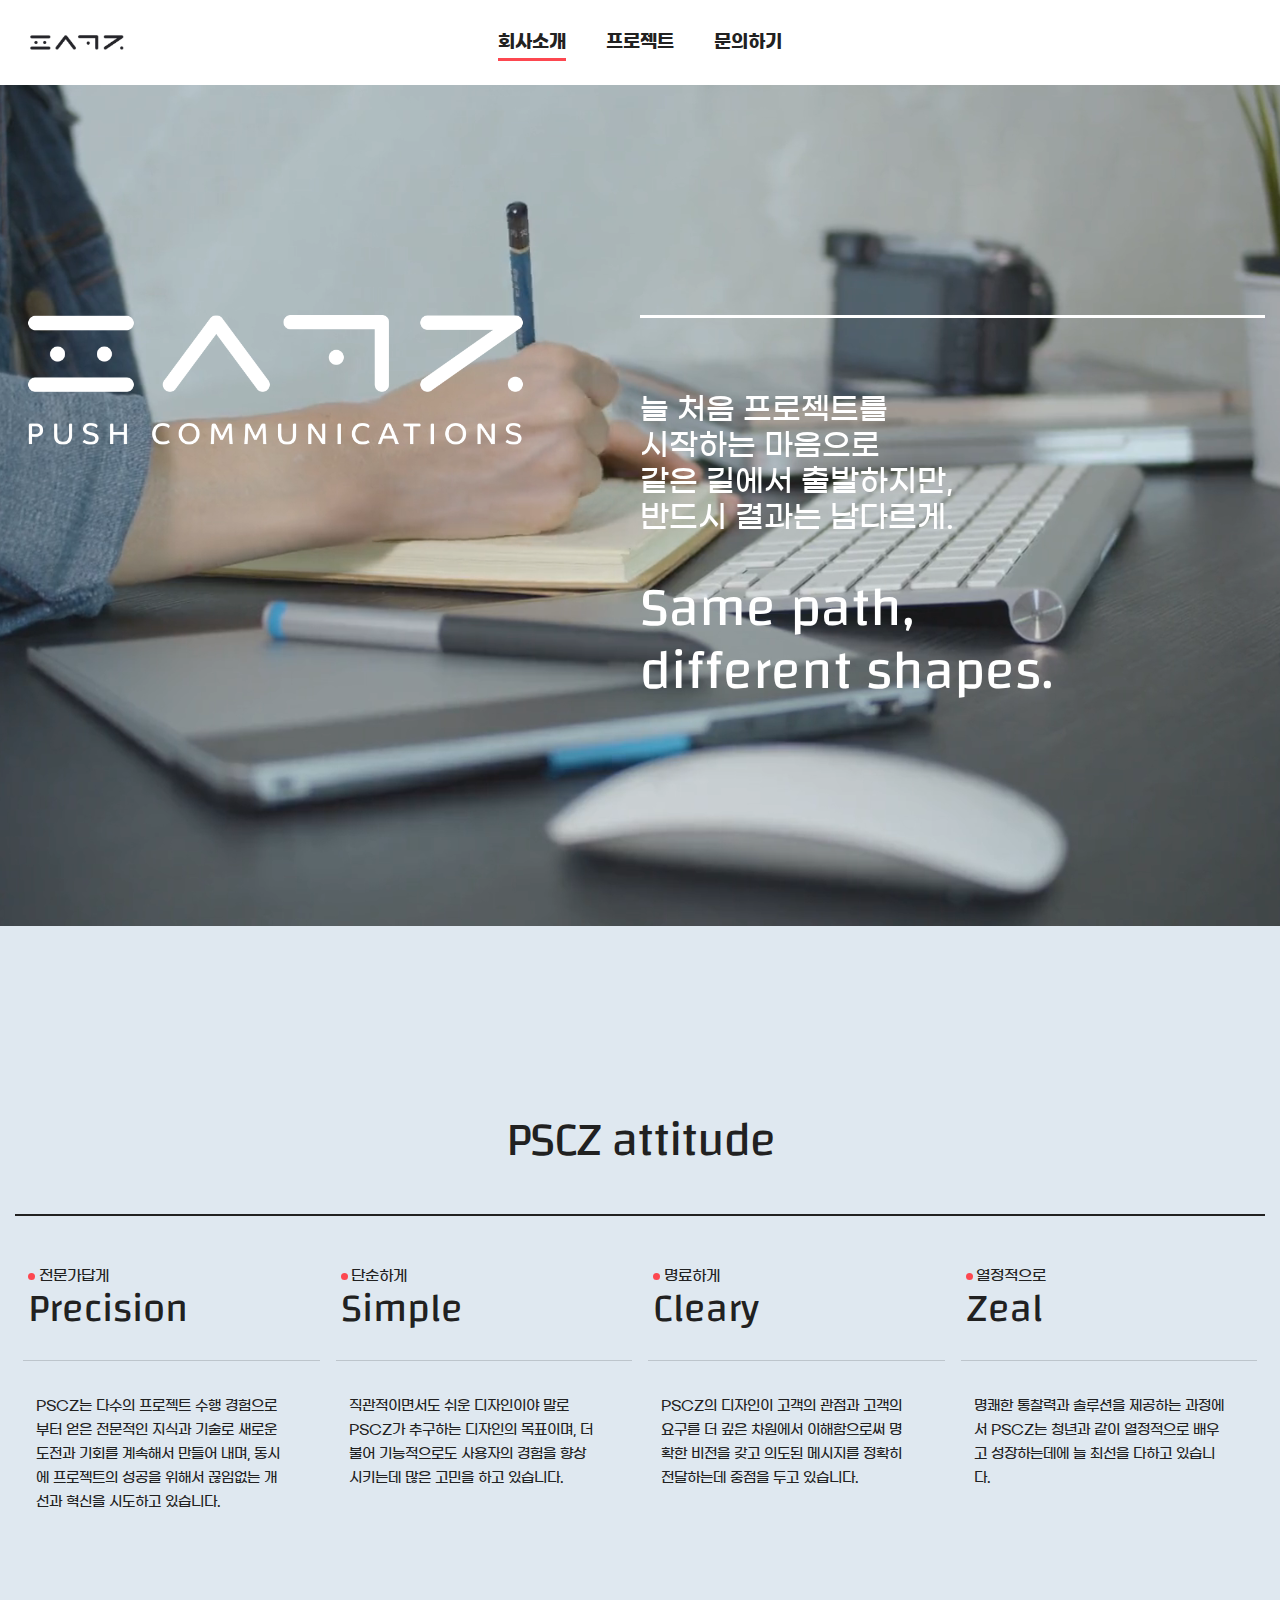
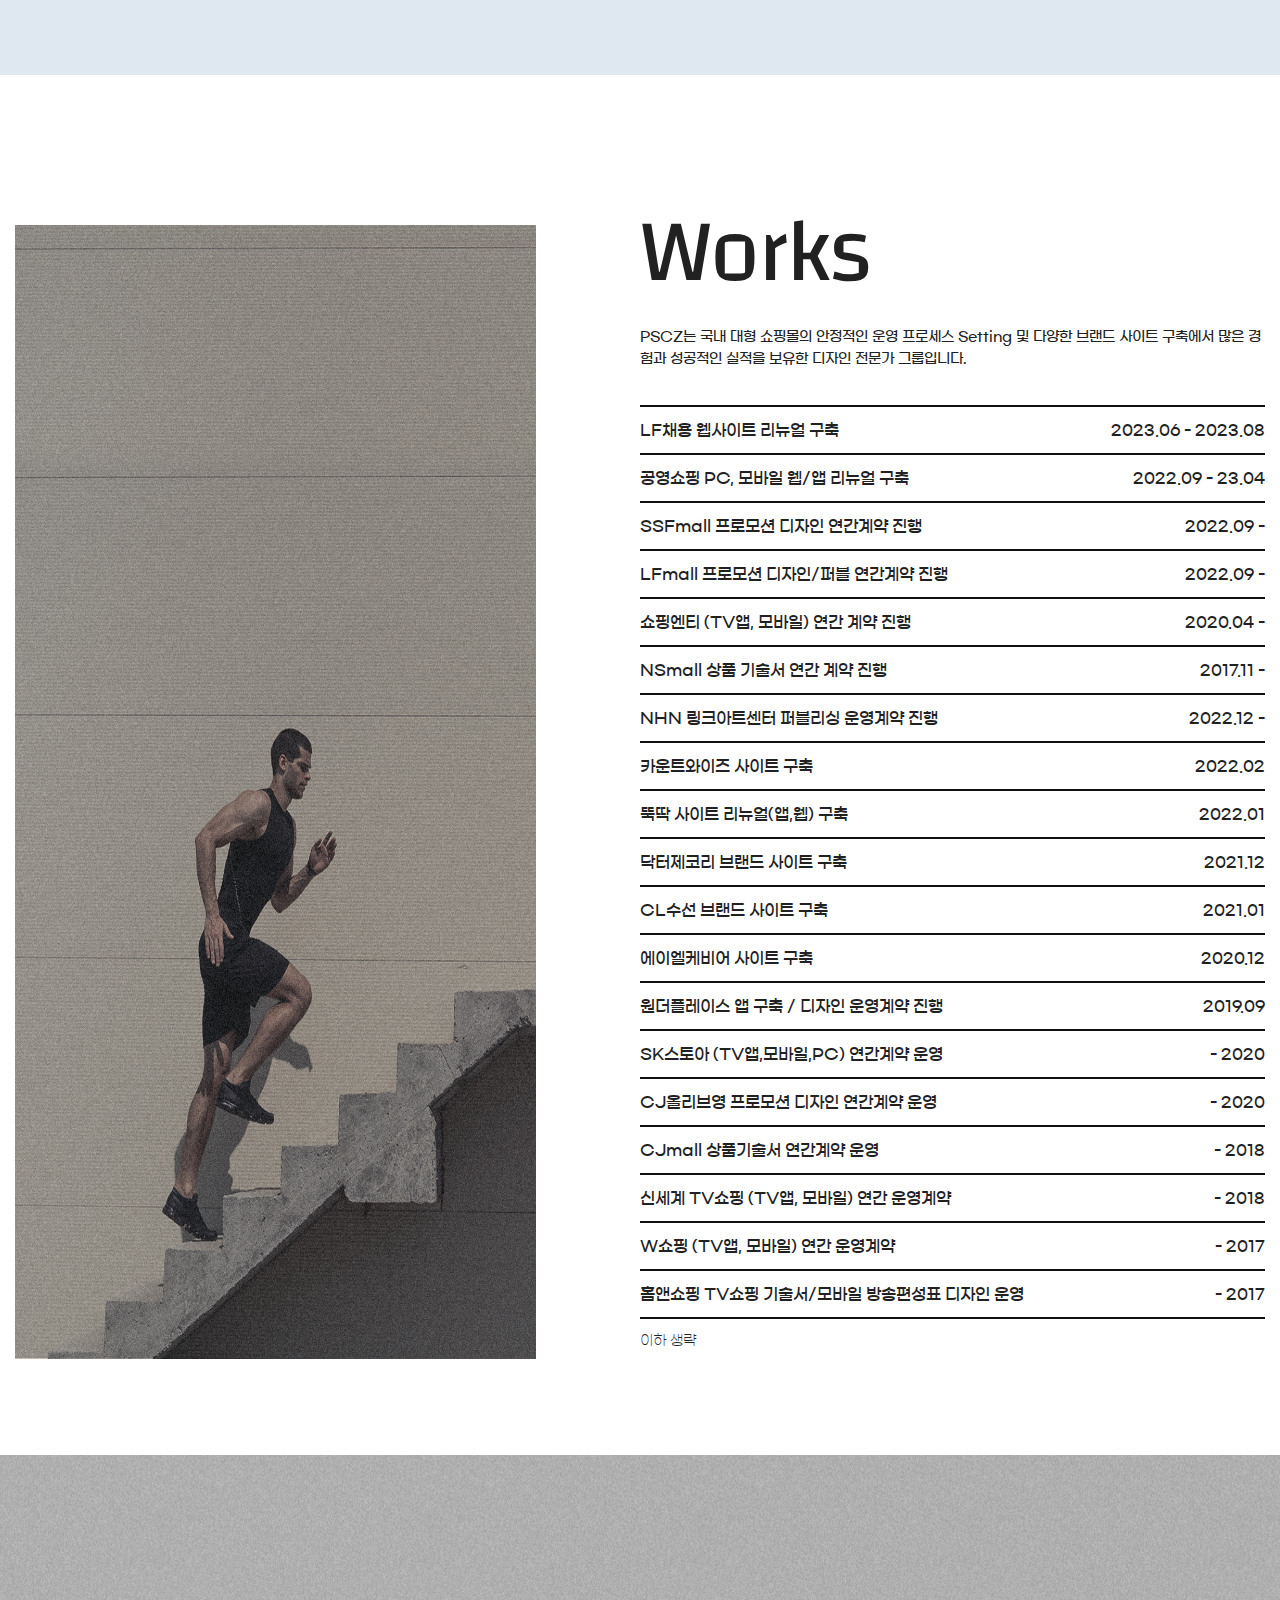
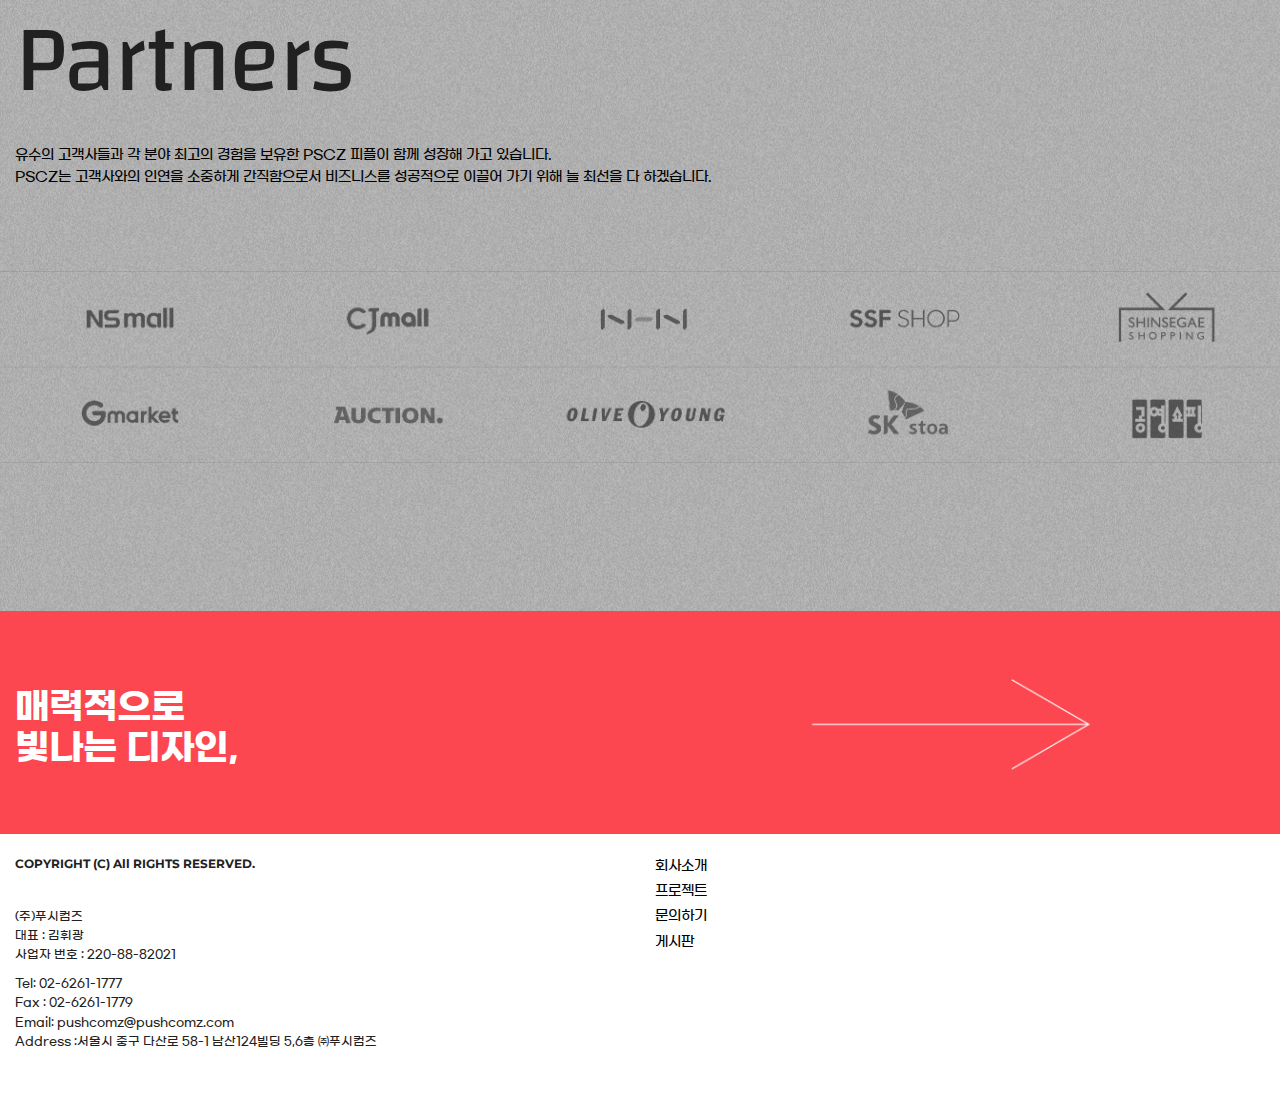
==== commit 51ac0700: "UpDate" ====
--- a/index.html
+++ b/index.html
@@ -415,6 +415,7 @@
           <li><a href="index.html">회사소개</a></li>
           <li><a href="project.html">프로젝트</a></li>
           <li><a href="inquiry.html">문의하기</a></li>
+          <li><a href="https://pushcomz01.mycafe24.com/designpscz">게시판</a></li>
         </ul>
       </div>
     </div>
--- a/css/style.css
+++ b/css/style.css
@@ -922,6 +922,62 @@
   width: 100%;
   border-radius: 20px;
 }
+#main.space {
+  padding-top: 85px;
+}
+#main.space .space_frame .space_icon_box {
+  display: flex;
+  align-items: center;
+  justify-content: center;
+  margin-bottom: 10px;
+  padding: 38px 0;
+}
+#main.space .space_frame .space_icon_box i {
+  font-size: 128px;
+  color: #e5e7eb;
+}
+#main.space .space_frame .space_text_box {
+  margin: 10px 0;
+}
+#main.space .space_frame .space_text_box .space_text {
+  line-height: 27px;
+  font-family: "GmarketSans";
+  font-size: 20px;
+  font-weight: 400;
+  color: #212121;
+  text-align: center;
+  opacity: 0.3;
+}
+#main.space .space_frame .space_password_box {
+  display: flex;
+  align-items: center;
+  justify-content: center;
+  margin: 24px 0;
+}
+#main.space .space_frame .space_password_box form {
+  display: flex;
+  align-items: center;
+  justify-content: flex-start;
+}
+#main.space .space_frame .space_password_box form input {
+  width: 200px;
+  height: 48px;
+  line-height: 20px;
+  margin-right: 15px;
+  padding: 6px 12px;
+  border: 1px solid rgba(0, 0, 0, 0.1);
+  font-family: "GmarketSans";
+  font-size: 14px;
+}
+#main.space .space_frame .space_password_box form button {
+  width: 74px;
+  height: 48px;
+  padding: 15px 0;
+  font-family: "GmarketSans";
+  font-size: 12px;
+  color: #ffffff;
+  background-color: #212121;
+}
 
 @media (max-width: 1270px) {
   #main.company_infomation #sec01 .text_box_frame .text_box_wrap .video_logo {
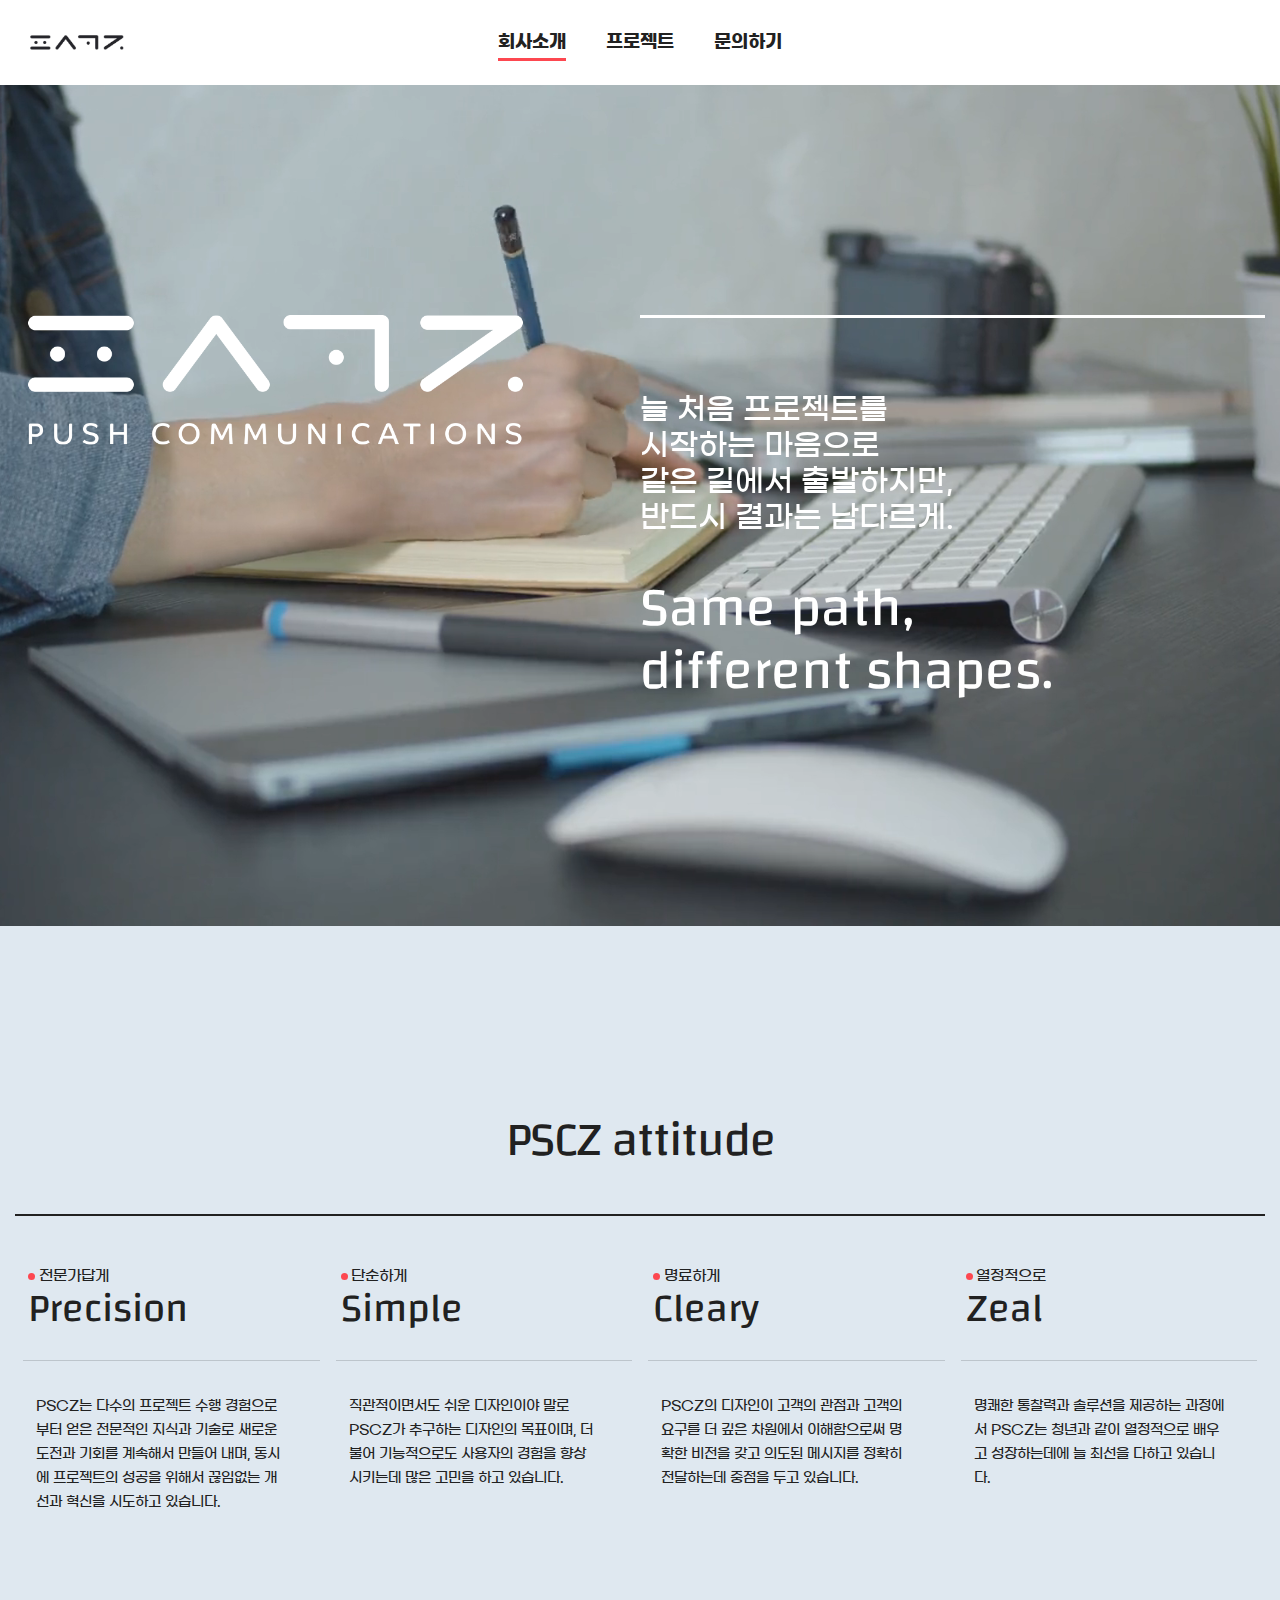
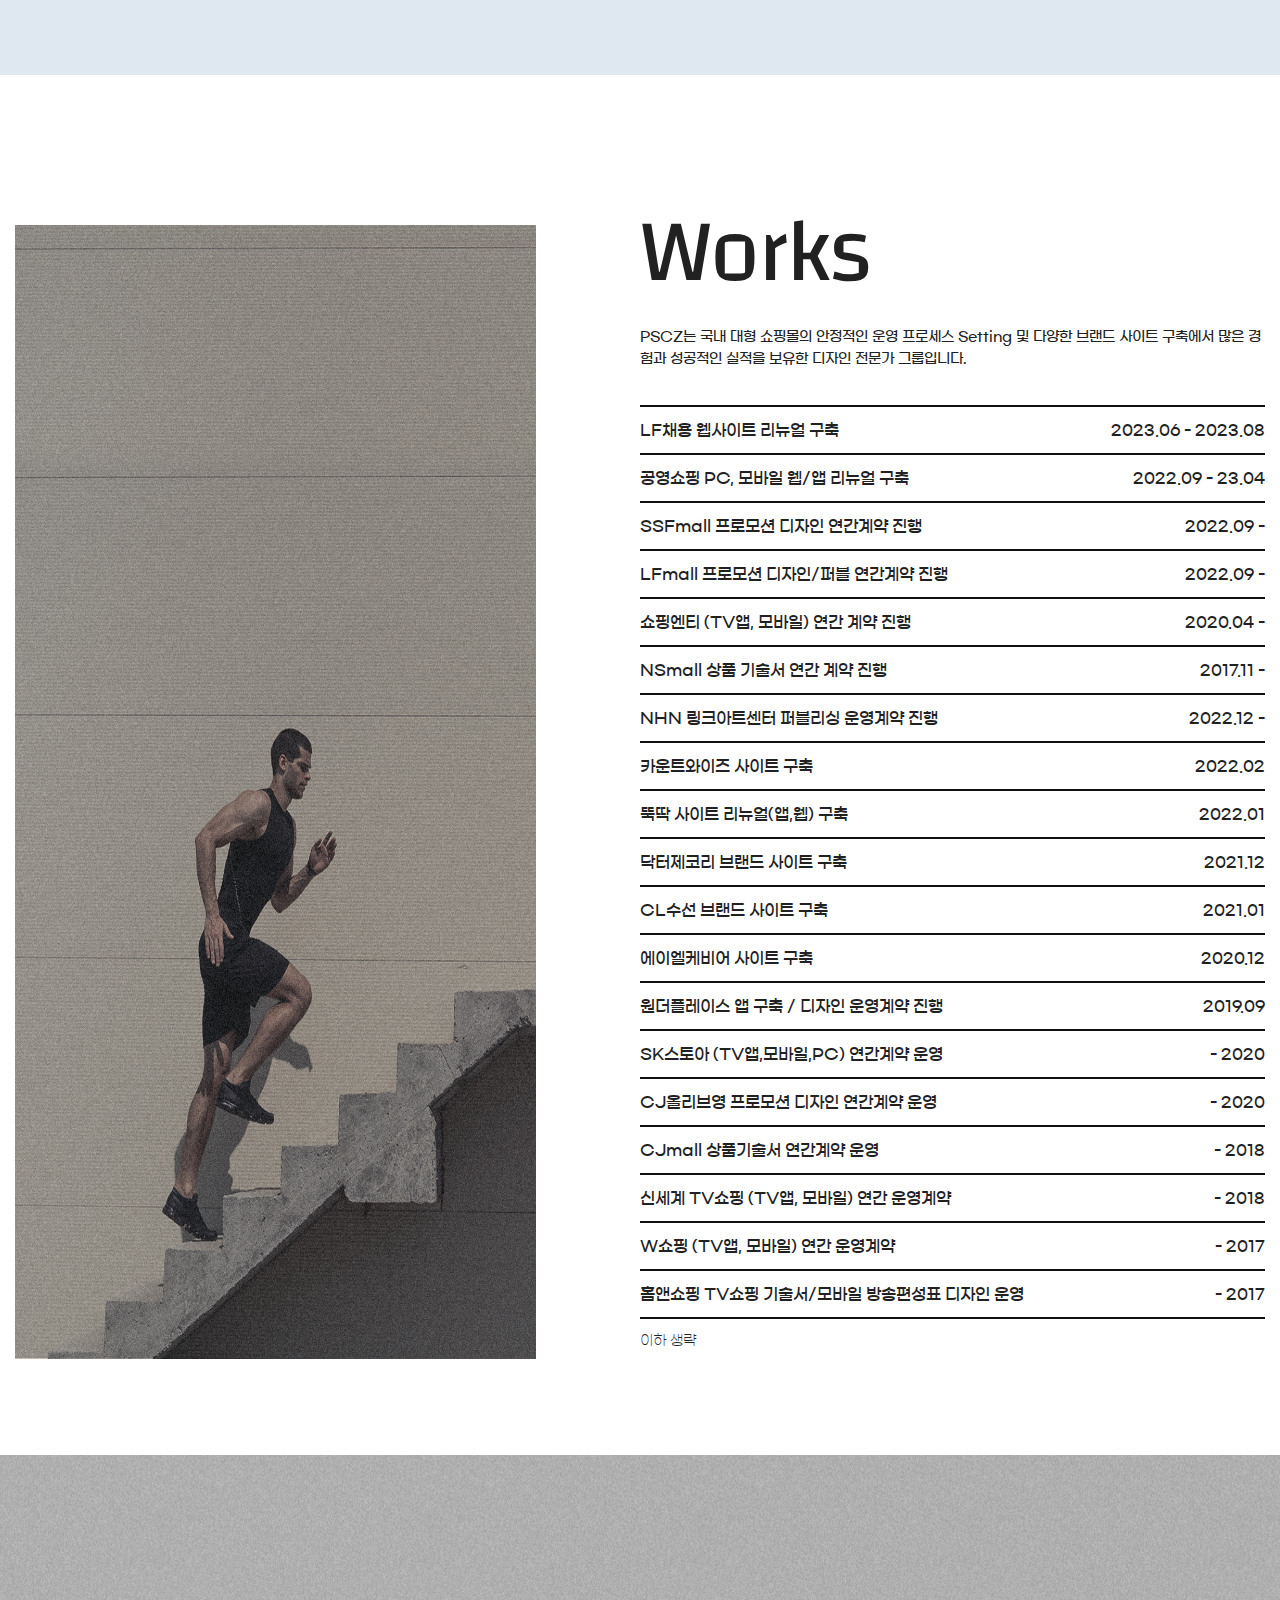
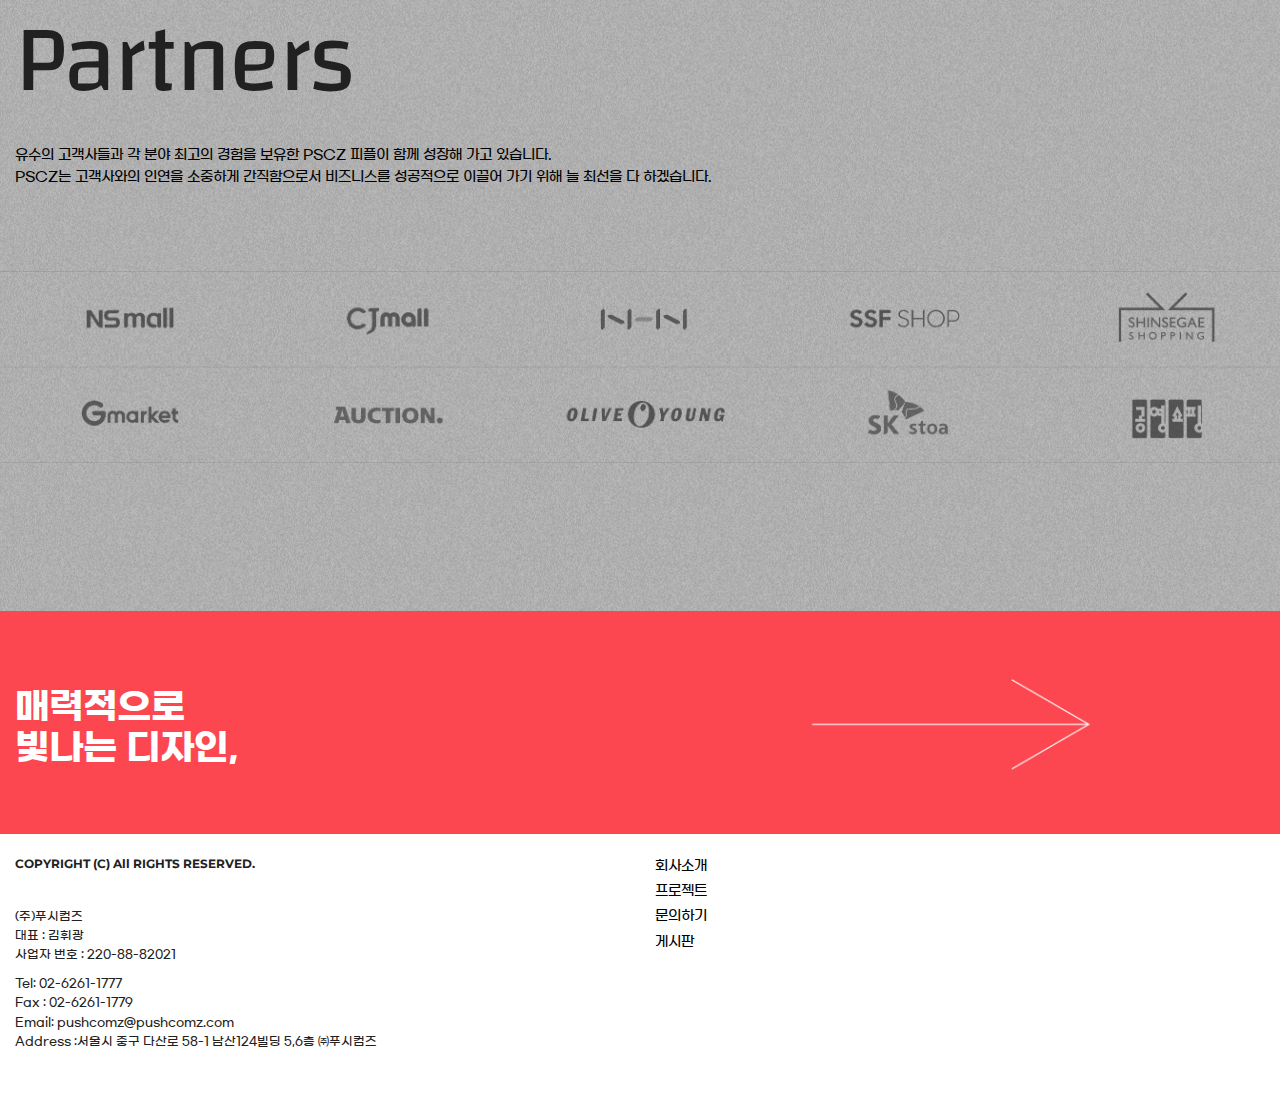
==== commit b962e45b: "UpDate" ====
--- a/index.html
+++ b/index.html
@@ -415,7 +415,7 @@
           <li><a href="index.html">회사소개</a></li>
           <li><a href="project.html">프로젝트</a></li>
           <li><a href="inquiry.html">문의하기</a></li>
-          <li><a href="https://pushcomz01.mycafe24.com/designpscz">게시판</a></li>
+          <li><a href="http://pushcomz.com/designpscz">게시판</a></li>
         </ul>
       </div>
     </div>
--- a/css/style.css
+++ b/css/style.css
@@ -33,11 +33,6 @@
 
 li {
   list-style: none;
-}
-
-button {
-  background-color: transparent;
-  cursor: pointer;
 }
 
 address {
@@ -163,9 +158,10 @@
   transform: translate(-50%, -50%);
 }
 .modal_wrap .ly_pop_wrap .ly_inner .ly_header {
-  padding: 8px 16px;
-  border-radius: 20px 20px 0px 0px;
-  background-color: #f6f6f6;
+  padding: 15px 20px;
+  border-bottom: 1px solid #e5e5e5;
+  border-radius: 3px 3px 0px 0px;
+  background-color: #ffffff;
 }
 .modal_wrap .ly_pop_wrap .ly_inner .ly_header .ly_header_close {
   display: block;
@@ -175,11 +171,11 @@
 }
 .modal_wrap .ly_pop_wrap .ly_inner .ly_header .ly_header_close i {
   font-size: 18px;
-  color: #000000;
+  color: #212121;
 }
 .modal_wrap .ly_pop_wrap .ly_inner .ly_body {
   padding: 20px 16px;
-  border-radius: 0px 0px 20px 20px;
+  border-radius: 0px 0px 3px 3px;
   background-color: #ffffff;
 }
 .modal_wrap .ly_pop_wrap.active {
@@ -922,62 +918,6 @@
   width: 100%;
   border-radius: 20px;
 }
-#main.space {
-  padding-top: 85px;
-}
-#main.space .space_frame .space_icon_box {
-  display: flex;
-  align-items: center;
-  justify-content: center;
-  margin-bottom: 10px;
-  padding: 38px 0;
-}
-#main.space .space_frame .space_icon_box i {
-  font-size: 128px;
-  color: #e5e7eb;
-}
-#main.space .space_frame .space_text_box {
-  margin: 10px 0;
-}
-#main.space .space_frame .space_text_box .space_text {
-  line-height: 27px;
-  font-family: "GmarketSans";
-  font-size: 20px;
-  font-weight: 400;
-  color: #212121;
-  text-align: center;
-  opacity: 0.3;
-}
-#main.space .space_frame .space_password_box {
-  display: flex;
-  align-items: center;
-  justify-content: center;
-  margin: 24px 0;
-}
-#main.space .space_frame .space_password_box form {
-  display: flex;
-  align-items: center;
-  justify-content: flex-start;
-}
-#main.space .space_frame .space_password_box form input {
-  width: 200px;
-  height: 48px;
-  line-height: 20px;
-  margin-right: 15px;
-  padding: 6px 12px;
-  border: 1px solid rgba(0, 0, 0, 0.1);
-  font-family: "GmarketSans";
-  font-size: 14px;
-}
-#main.space .space_frame .space_password_box form button {
-  width: 74px;
-  height: 48px;
-  padding: 15px 0;
-  font-family: "GmarketSans";
-  font-size: 12px;
-  color: #ffffff;
-  background-color: #212121;
-}
 
 @media (max-width: 1270px) {
   #main.company_infomation #sec01 .text_box_frame .text_box_wrap .video_logo {
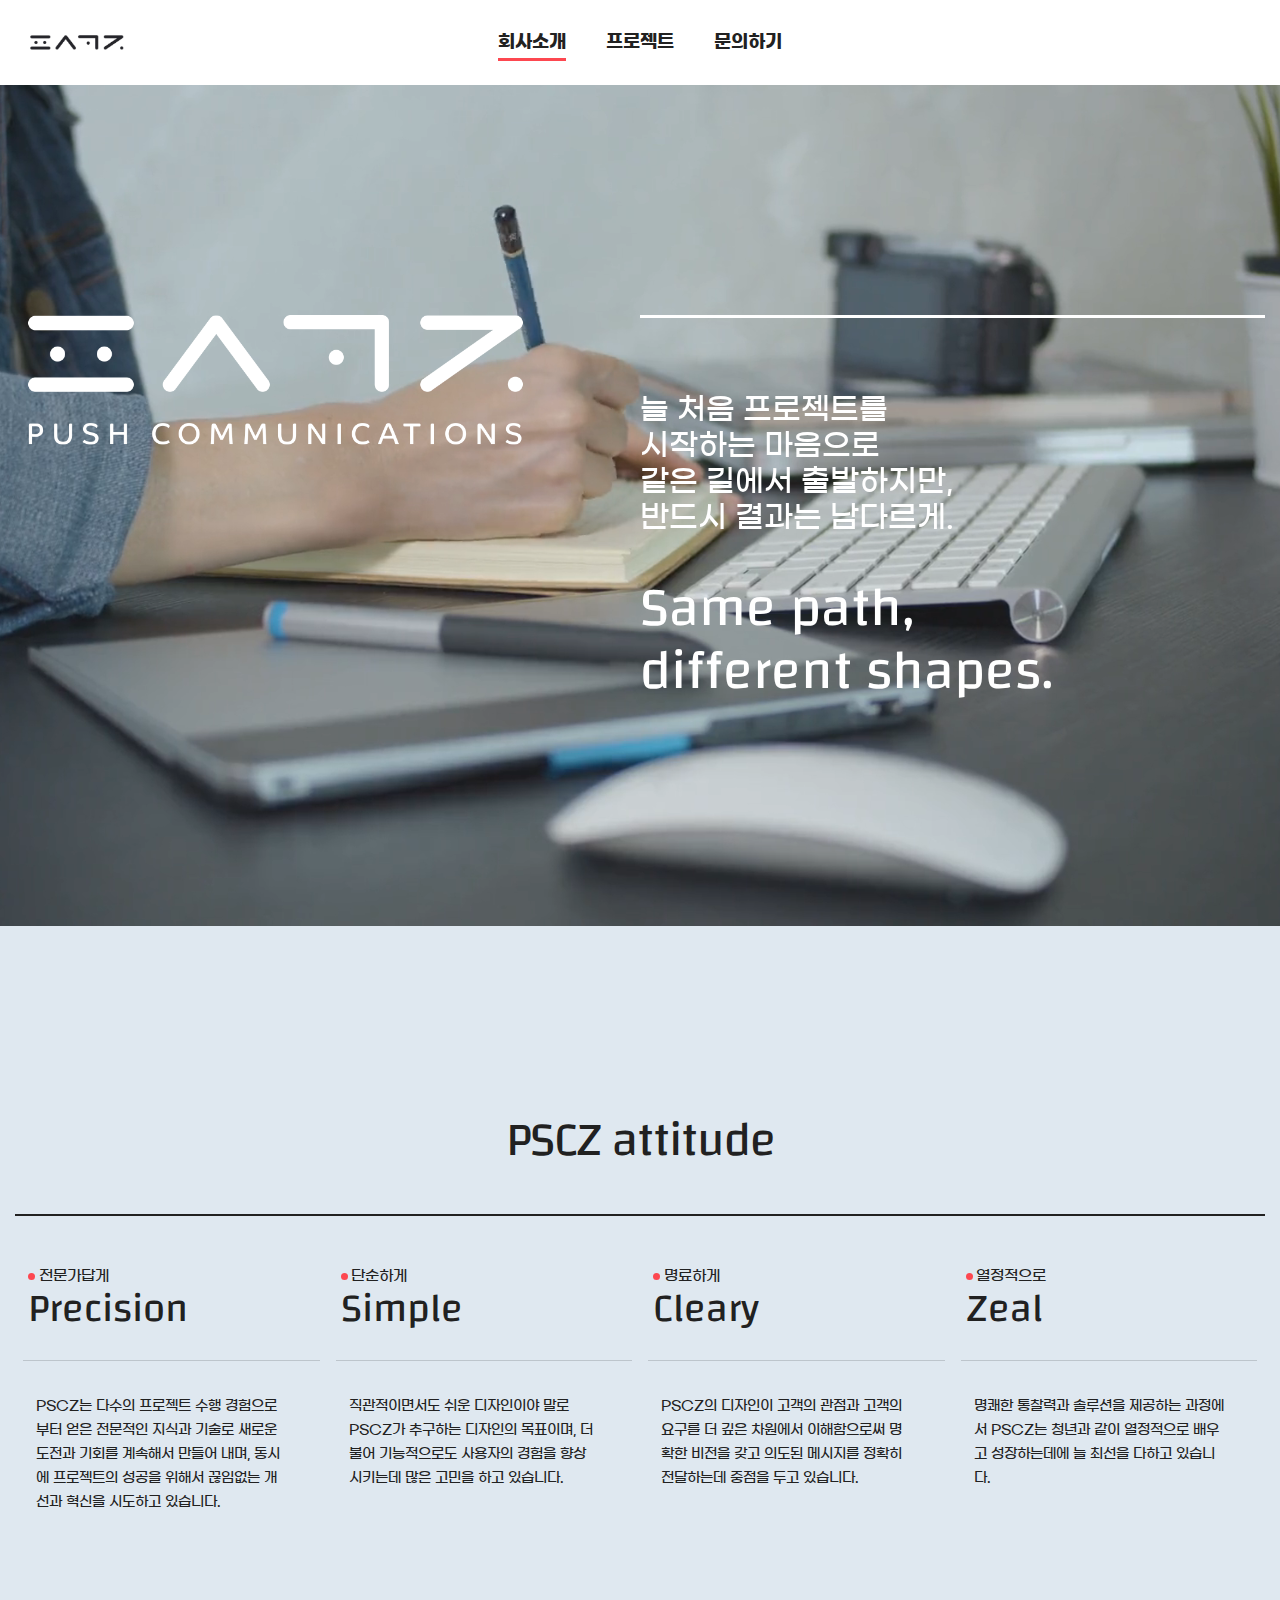
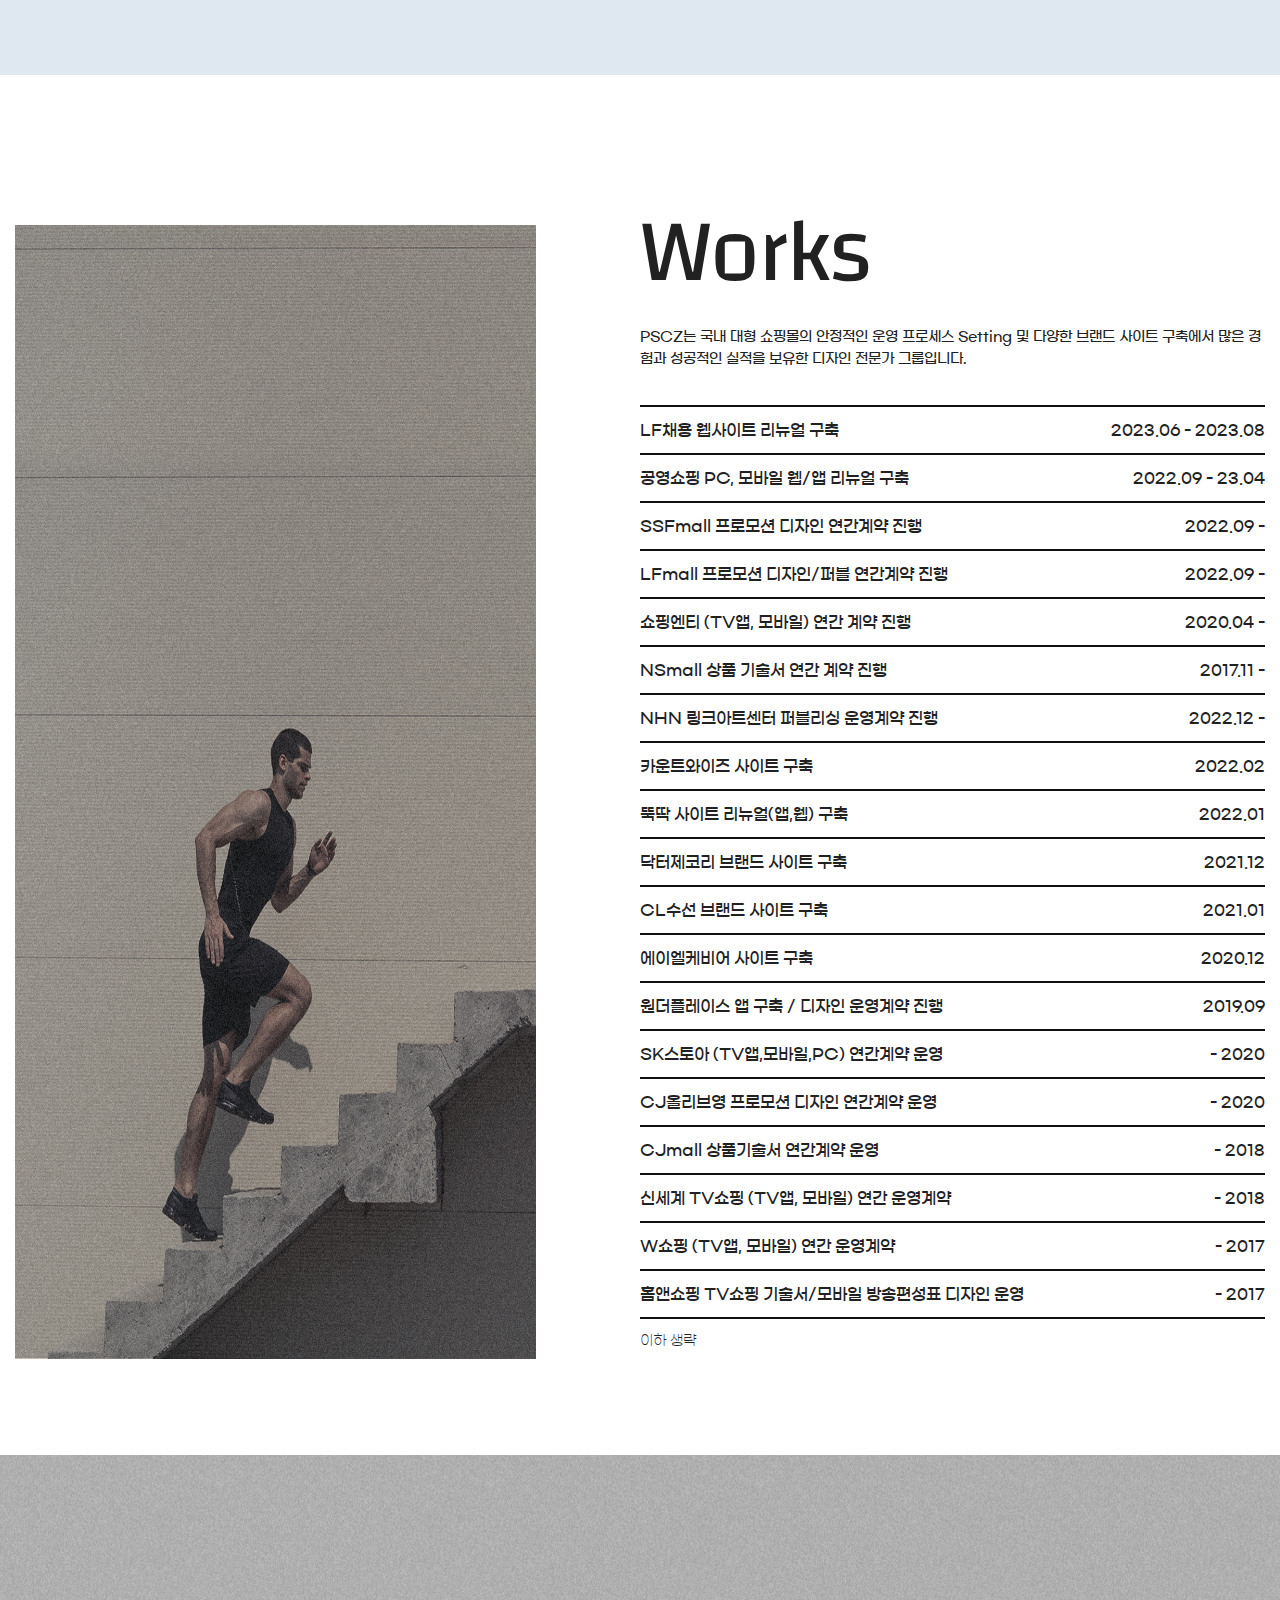
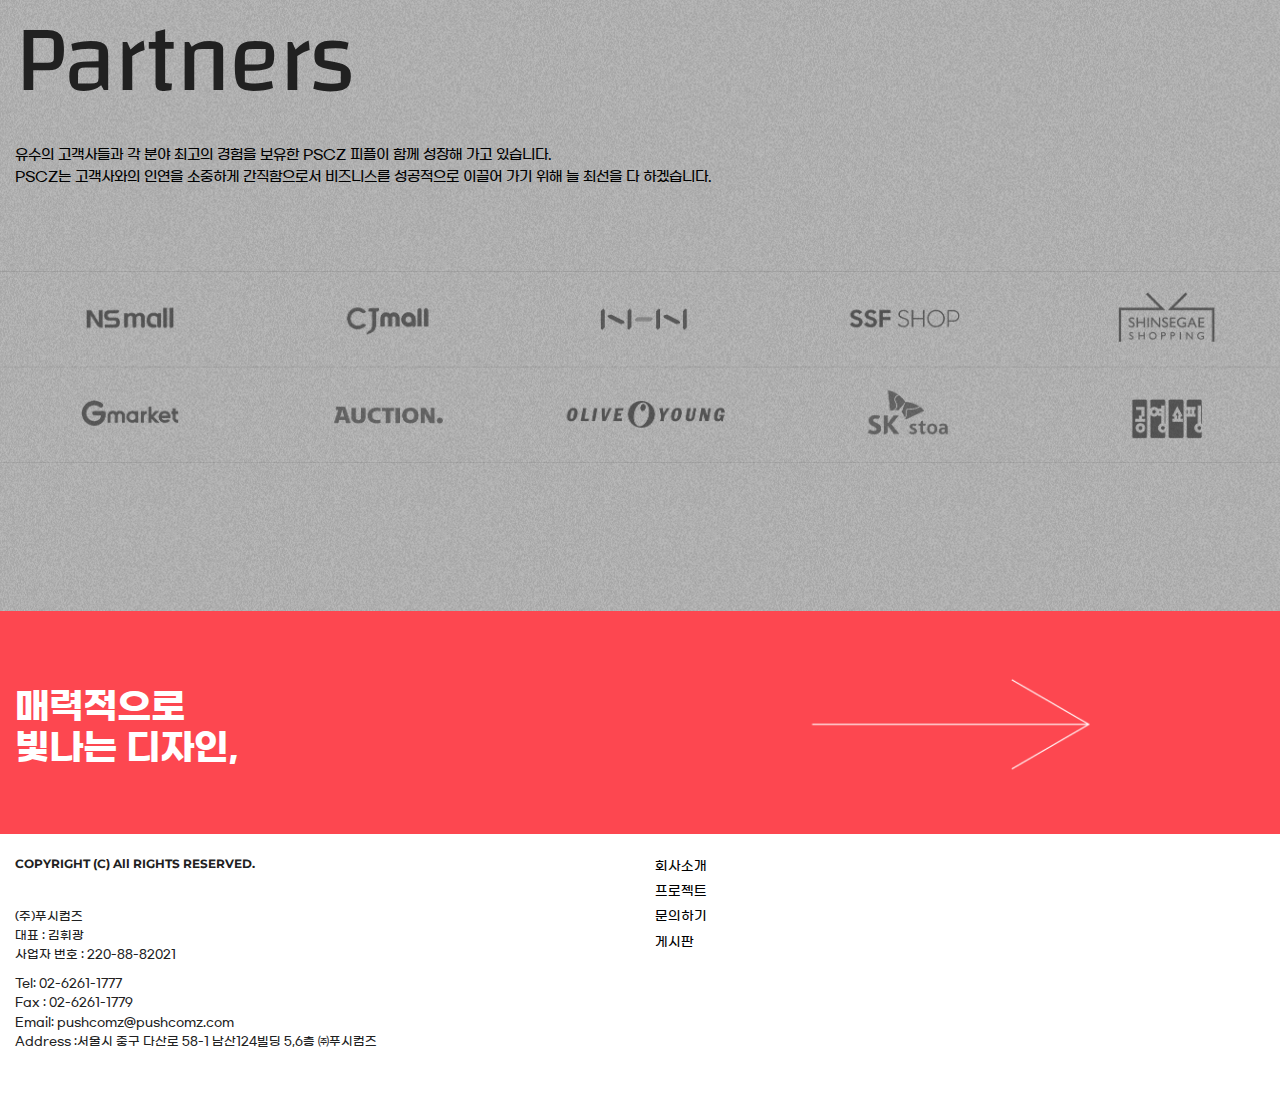
==== commit d15bf9ed: "UpDate" ====
--- a/index.html
+++ b/index.html
@@ -56,18 +56,17 @@
       </div>
     </div>
   </header>
-  <div class="mobile_nav_dim">
-    <nav class="mobile_nav">
-      <ul>
-        <li class="active"><a href="index.html">회사소개</a></li>
-        <li><a href="project.html">프로젝트</a></li>
-        <li><a href="inquiry.html">문의하기</a></li>
-      </ul>
-      <button class="mobile_nav_close_btn">
-        <i class="fa-solid fa-xmark"></i>
-      </button>
-    </nav>
-  </div>
+  <nav class="mobile_nav">
+    <ul>
+      <li class="active"><a href="index.html">회사소개</a></li>
+      <li><a href="project.html">프로젝트</a></li>
+      <li><a href="inquiry.html">문의하기</a></li>
+    </ul>
+    <button class="mobile_nav_close_btn">
+      <img src="./img/close-icon.svg" alt="모달창 닫기 버튼 이미지">
+    </button>
+  </nav>
+  <div class="dimmed"></div>
   <main id="main" class="company_infomation">
     <section id="sec01">
       <div class="video_wrap">
--- a/css/style.css
+++ b/css/style.css
@@ -364,7 +364,49 @@
   position: fixed;
 }
 
-.mobile_nav_dim {
+.mobile_nav {
+  position: fixed;
+  top: 0;
+  left: -280px;
+  max-width: 255px;
+  min-width: 255px;
+  height: 100vh;
+  background-color: #ffffff;
+  transition: 0.3s;
+  z-index: 99999;
+}
+.mobile_nav ul {
+  width: 100%;
+}
+.mobile_nav ul li {
+  padding: 13px 50px 14px 20px;
+}
+.mobile_nav ul li.active {
+  background-color: #f5f5f5;
+}
+.mobile_nav ul li:last-of-type {
+  border-bottom: 1px solid #f3f3f3;
+}
+.mobile_nav ul li a {
+  line-height: 14px;
+  font-family: "GmarketSans";
+  font-size: 13px;
+  font-weight: 400;
+  color: #111111;
+}
+.mobile_nav .mobile_nav_close_btn {
+  position: absolute;
+  top: 9px;
+  right: -25px;
+}
+.mobile_nav .mobile_nav_close_btn img {
+  filter: invert(100%) sepia(0%) saturate(7500%) hue-rotate(345deg) brightness(99%) contrast(102%);
+}
+.mobile_nav.active {
+  left: 0;
+}
+
+.dimmed {
   position: fixed;
   left: 0;
   top: 0;
@@ -372,51 +414,9 @@
   width: 100%;
   height: 100%;
   background-color: rgba(0, 0, 0, 0.5);
-  z-index: 50;
-}
-.mobile_nav_dim .mobile_nav {
-  position: absolute;
-  top: 0;
-  left: -255px;
-  max-width: 255px;
-  min-width: 255px;
-  height: 100%;
-  background-color: #ffffff;
-  transition: 0.3s;
-  z-index: 999;
-}
-.mobile_nav_dim .mobile_nav ul {
-  width: 100%;
-}
-.mobile_nav_dim .mobile_nav ul li {
-  padding: 13px 50px 14px 20px;
-}
-.mobile_nav_dim .mobile_nav ul li.active {
-  background-color: #f5f5f5;
-}
-.mobile_nav_dim .mobile_nav ul li:last-of-type {
-  border-bottom: 1px solid #f3f3f3;
-}
-.mobile_nav_dim .mobile_nav ul li a {
-  line-height: 14px;
-  font-family: "GmarketSans";
-  font-size: 13px;
-  font-weight: 400;
-  color: #111111;
-}
-.mobile_nav_dim .mobile_nav .mobile_nav_close_btn {
-  position: absolute;
-  top: 9px;
-  right: -25px;
-}
-.mobile_nav_dim .mobile_nav .mobile_nav_close_btn i {
-  font-size: 22px;
-  color: #ffffff;
-}
-.mobile_nav_dim .mobile_nav.active {
-  left: 0;
-}
-.mobile_nav_dim.active {
+  z-index: 9999;
+}
+.dimmed.active {
   display: block;
 }
 
@@ -466,7 +466,7 @@
 #footer .footer_inner .footer_nav_wrap li a {
   line-height: 19.2px;
   font-family: "GmarketSans";
-  font-size: 14px;
+  font-size: 13px;
   font-weight: 400;
 }
 
@@ -738,7 +738,7 @@
   padding-top: 123.56px;
 }
 #main.project #sec01 {
-  padding-top: 10px;
+  padding-top: 23.72px;
 }
 #main.project #sec01 .project_title {
   padding: 20px 32px 10px;
@@ -753,7 +753,7 @@
   width: 100%;
 }
 #main.project #sec02 {
-  padding-top: 111px;
+  padding-top: 23.72px;
 }
 #main.project #sec02 .project_title {
   padding: 20px 0 10px;
@@ -768,7 +768,7 @@
   width: 100%;
 }
 #main.project #sec03 {
-  padding-top: 152px;
+  padding-top: 23.72px;
 }
 #main.project #sec03 .project_title {
   padding: 20px 0 10px;
@@ -1040,14 +1040,25 @@
   #main.project {
     padding-top: 84px;
   }
+  #main.project #sec01 {
+    padding-top: 3.72px;
+  }
+  #main.project #sec01 .project_title {
+    padding: 0 32px;
+    font-size: 26px;
+  }
   #main.project #sec02 {
-    padding-top: 90px;
+    padding-top: 3.72px;
+  }
+  #main.project #sec02 .project_title {
+    padding: 0 32px;
+    font-size: 26px;
   }
   #main.project #sec03 {
-    padding-top: 90px;
-  }
-  #main.project .project_title, #main.project #sec01 .project_title {
-    padding: 20px 32px 10px;
+    padding-top: 3.72px;
+  }
+  #main.project #sec03 .project_title {
+    padding: 0 32px;
     font-size: 26px;
   }
   #main.inquiry {
@@ -1206,6 +1217,7 @@
   }
   #footer .footer_inner .footer_nav_wrap {
     width: 100%;
+    margin-bottom: 10px;
   }
   #footer .footer_inner .footer_nav_wrap ul > li {
     padding: 3px 0;
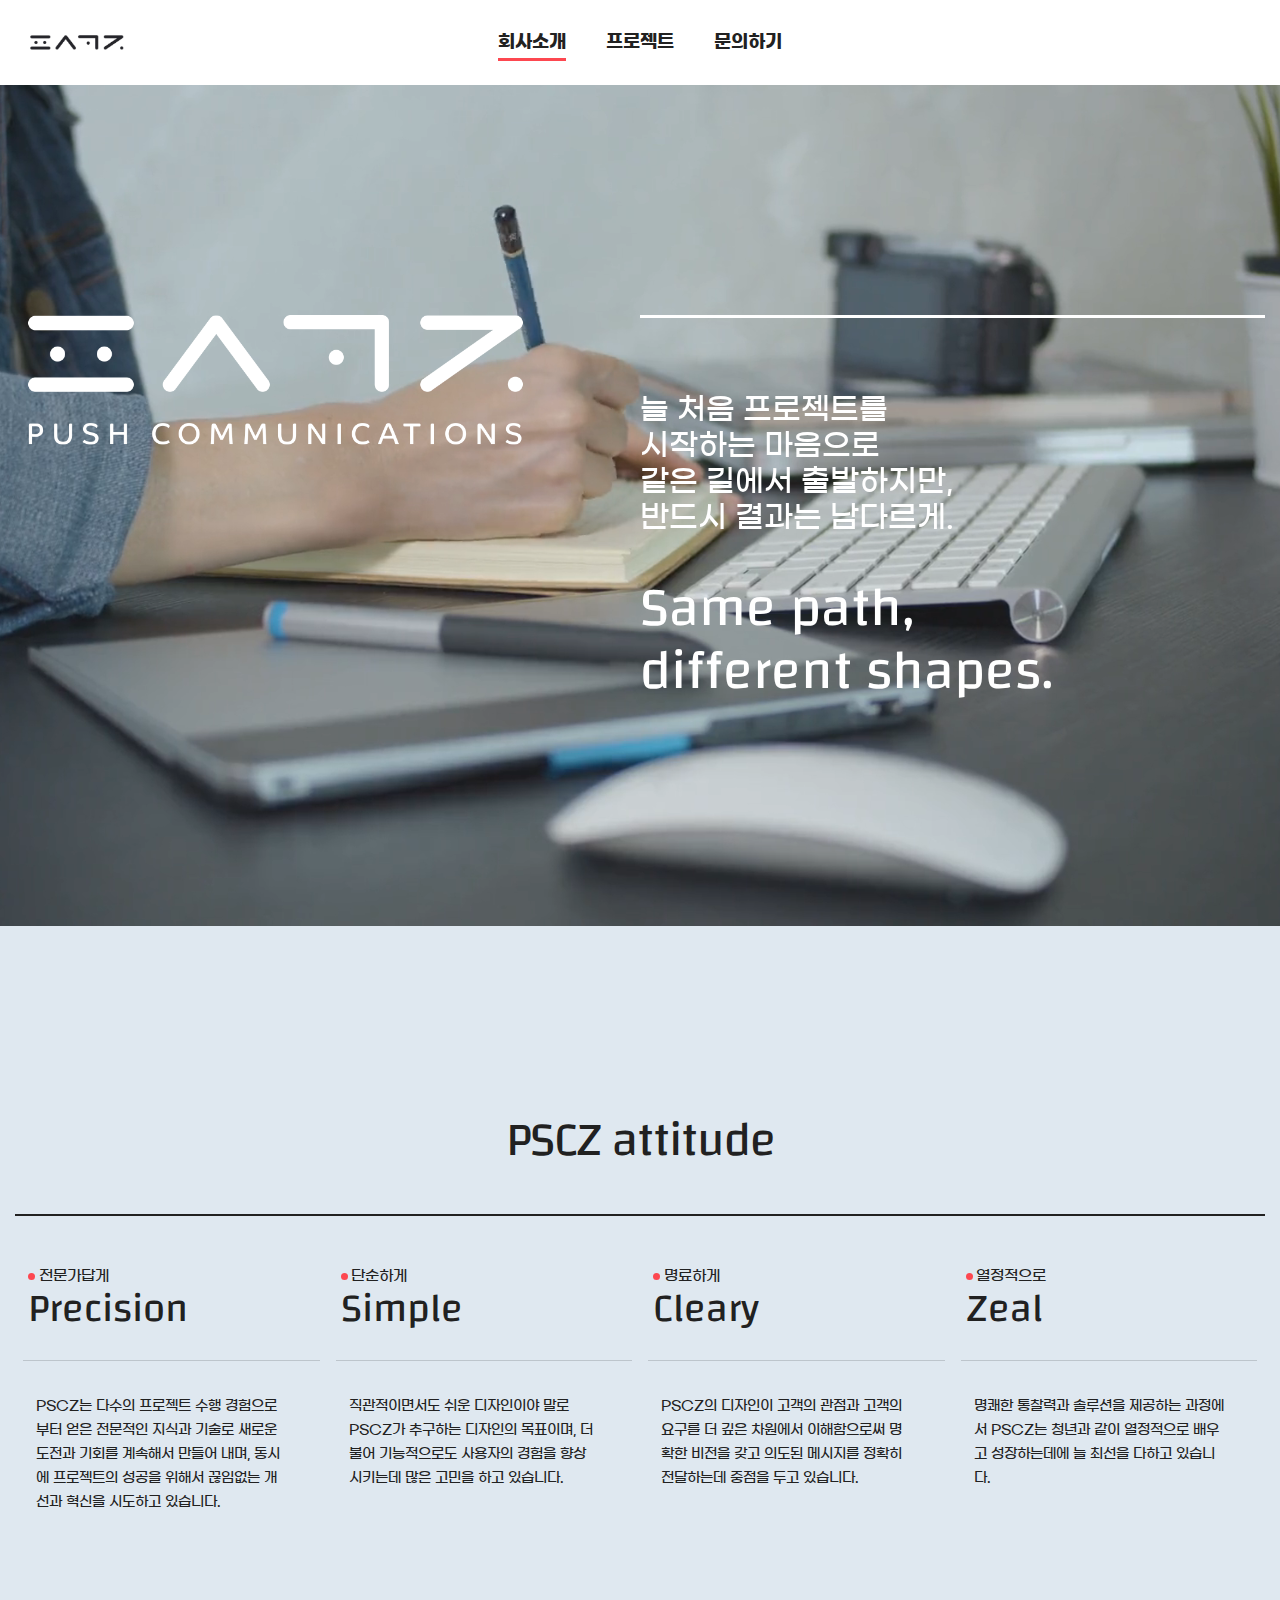
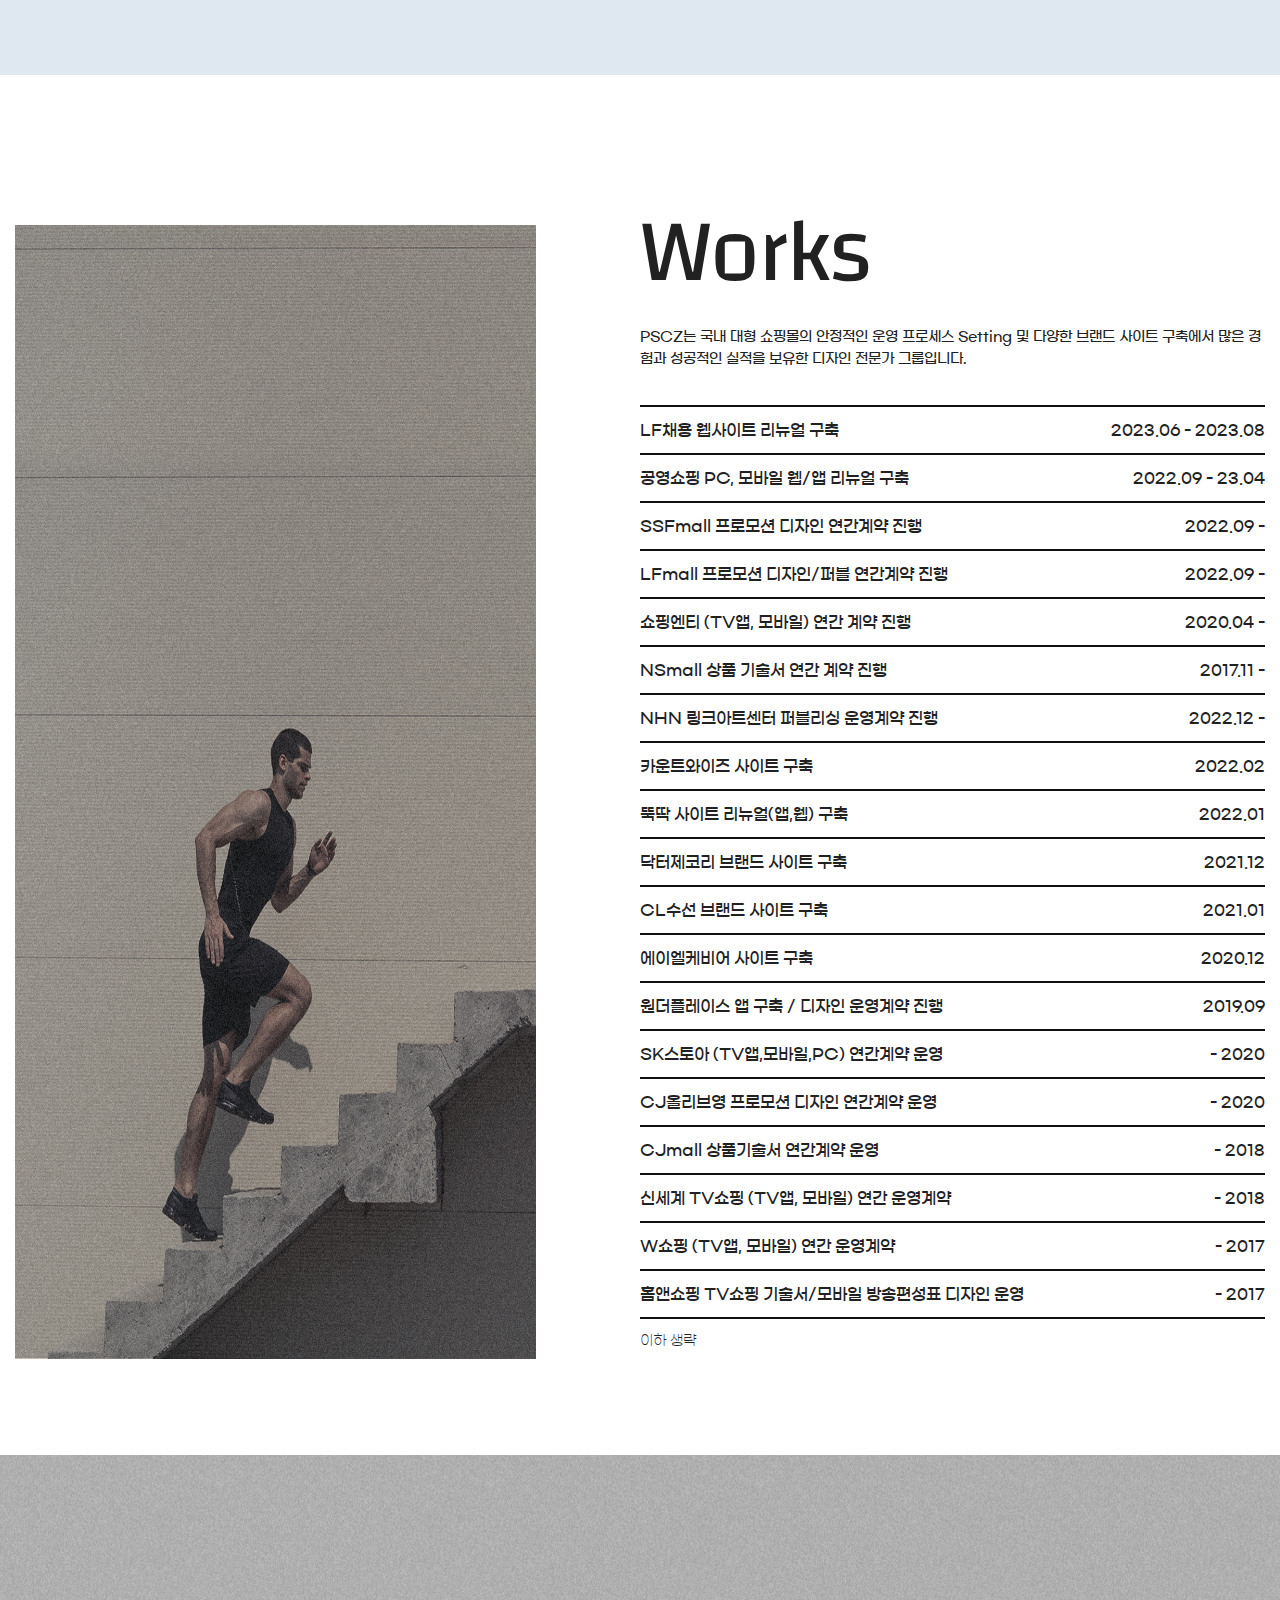
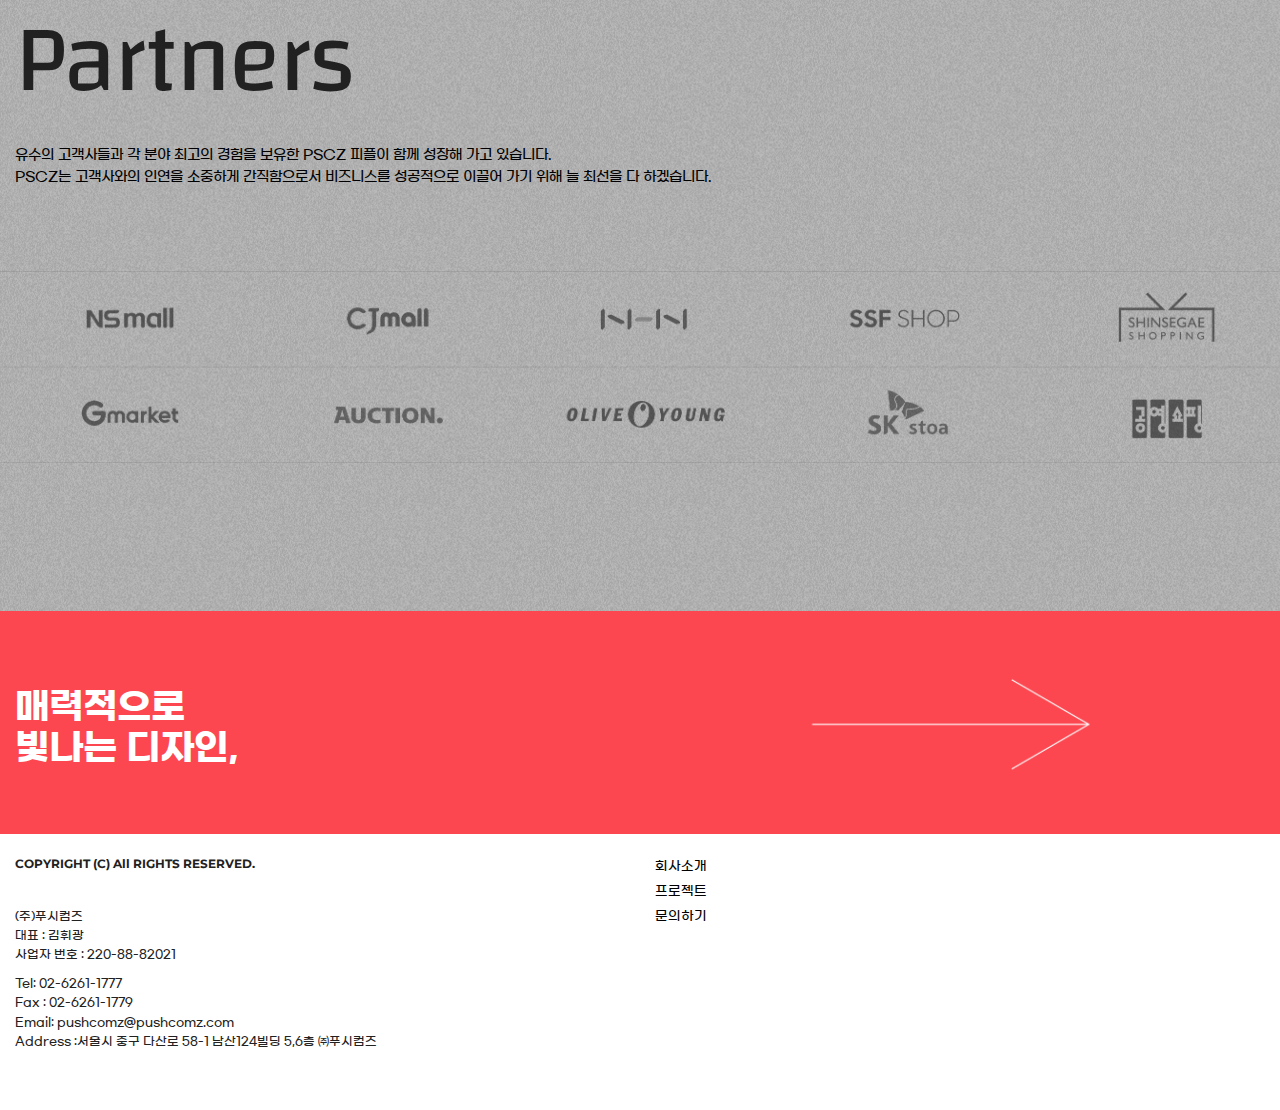
==== commit 5a4ff88b: "UpDate" ====
--- a/index.html
+++ b/index.html
@@ -414,7 +414,6 @@
           <li><a href="index.html">회사소개</a></li>
           <li><a href="project.html">프로젝트</a></li>
           <li><a href="inquiry.html">문의하기</a></li>
-          <li><a href="http://pushcomz.com/designpscz">게시판</a></li>
         </ul>
       </div>
     </div>
--- a/css/style.css
+++ b/css/style.css
@@ -753,7 +753,7 @@
   width: 100%;
 }
 #main.project #sec02 {
-  padding-top: 23.72px;
+  padding-top: 93.72px;
 }
 #main.project #sec02 .project_title {
   padding: 20px 0 10px;
@@ -768,7 +768,7 @@
   width: 100%;
 }
 #main.project #sec03 {
-  padding-top: 23.72px;
+  padding-top: 93.72px;
 }
 #main.project #sec03 .project_title {
   padding: 20px 0 10px;
@@ -1040,22 +1040,13 @@
   #main.project {
     padding-top: 84px;
   }
-  #main.project #sec01 {
-    padding-top: 3.72px;
-  }
   #main.project #sec01 .project_title {
     padding: 0 32px;
     font-size: 26px;
   }
-  #main.project #sec02 {
-    padding-top: 3.72px;
-  }
   #main.project #sec02 .project_title {
     padding: 0 32px;
     font-size: 26px;
-  }
-  #main.project #sec03 {
-    padding-top: 3.72px;
   }
   #main.project #sec03 .project_title {
     padding: 0 32px;
@@ -1164,10 +1155,10 @@
     padding-top: 0;
   }
   #main.project #sec02 {
-    padding-top: 50px;
+    padding-top: 80px;
   }
   #main.project #sec03 {
-    padding-top: 50px;
+    padding-top: 80px;
   }
   #main.inquiry {
     padding-top: 48px;
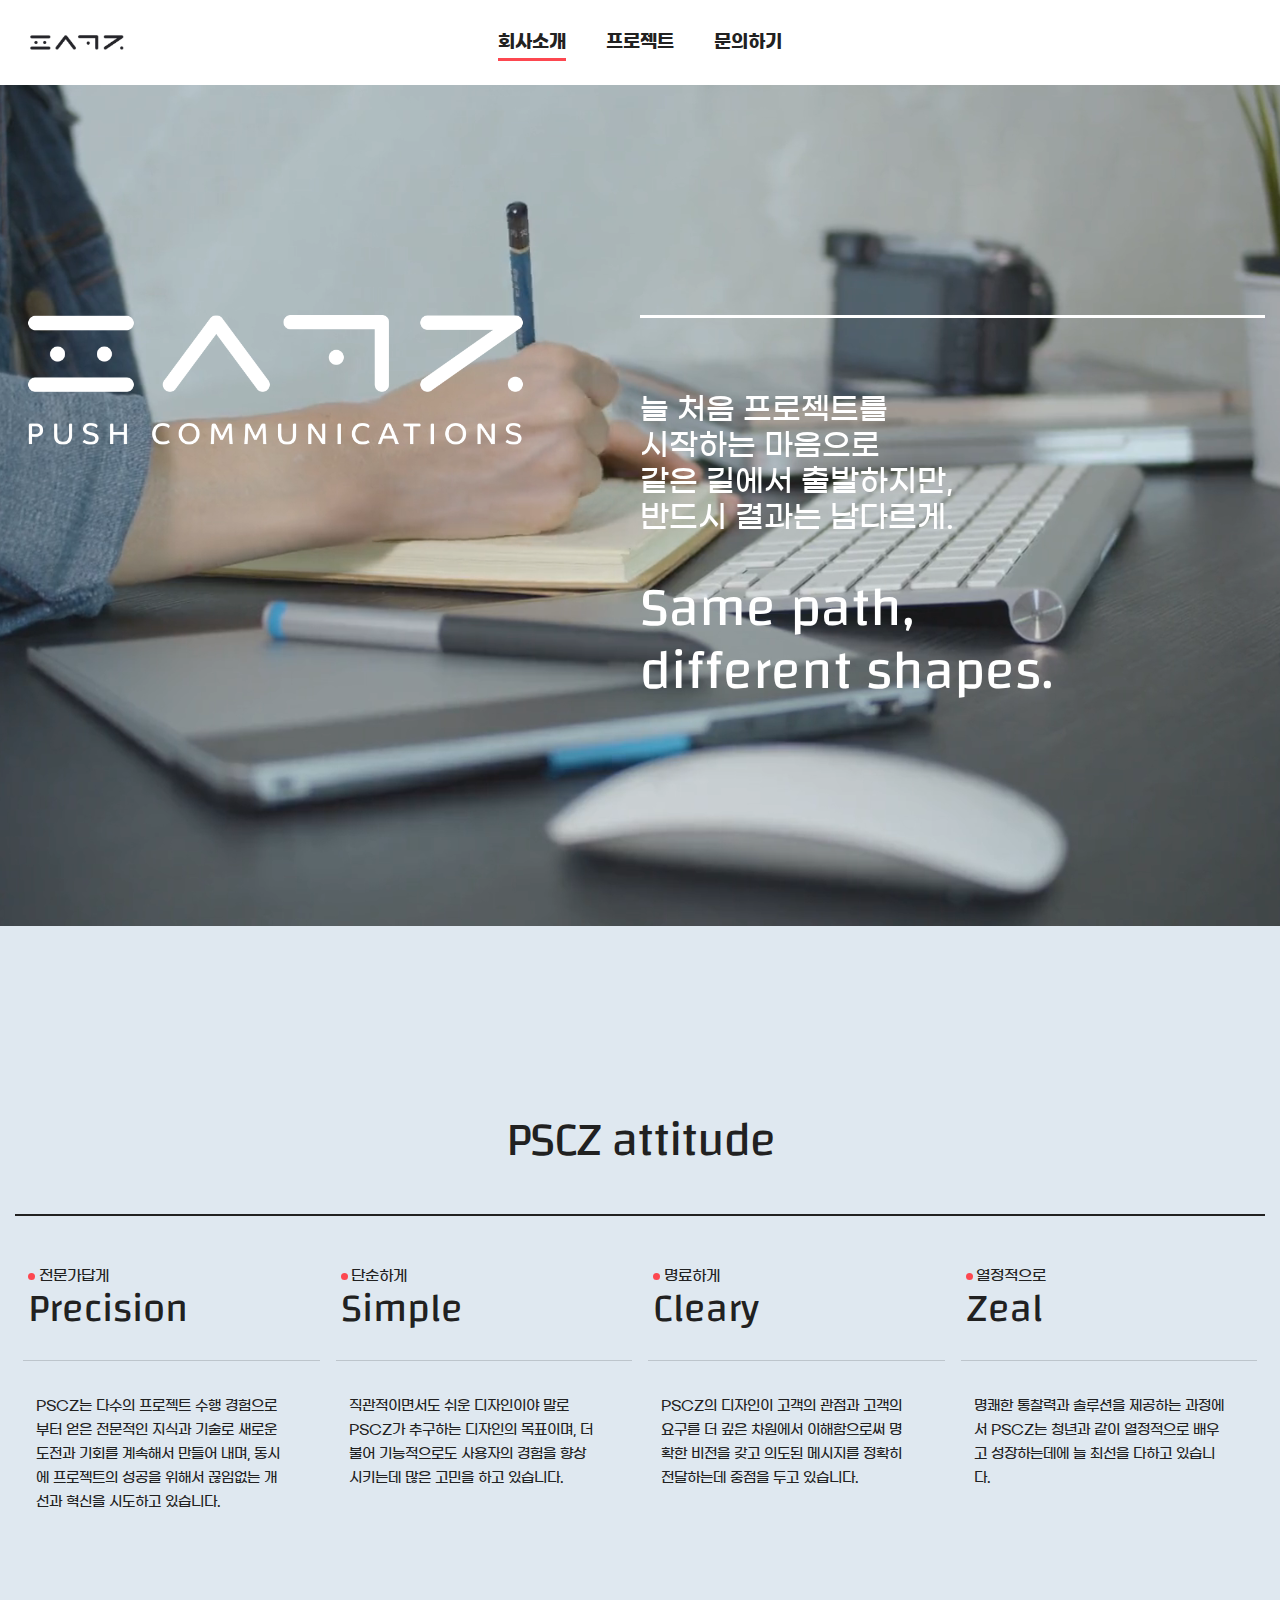
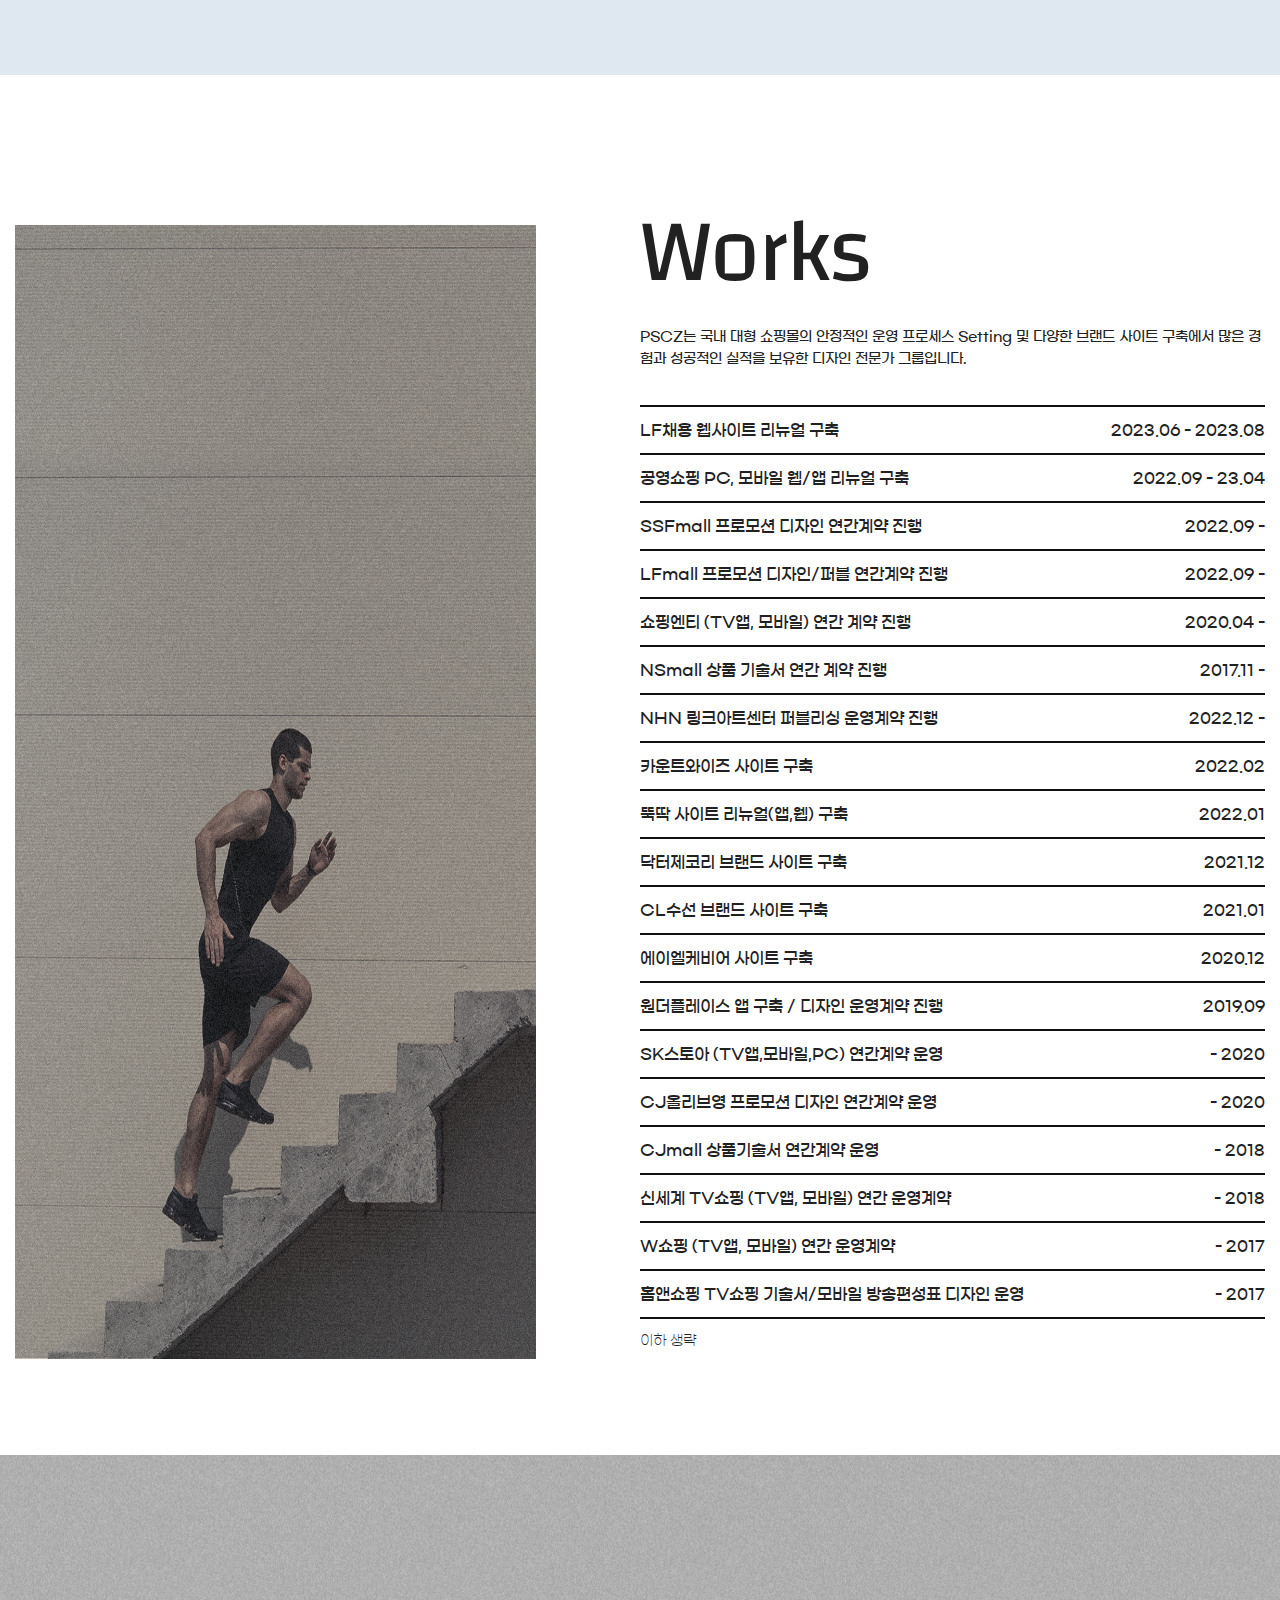
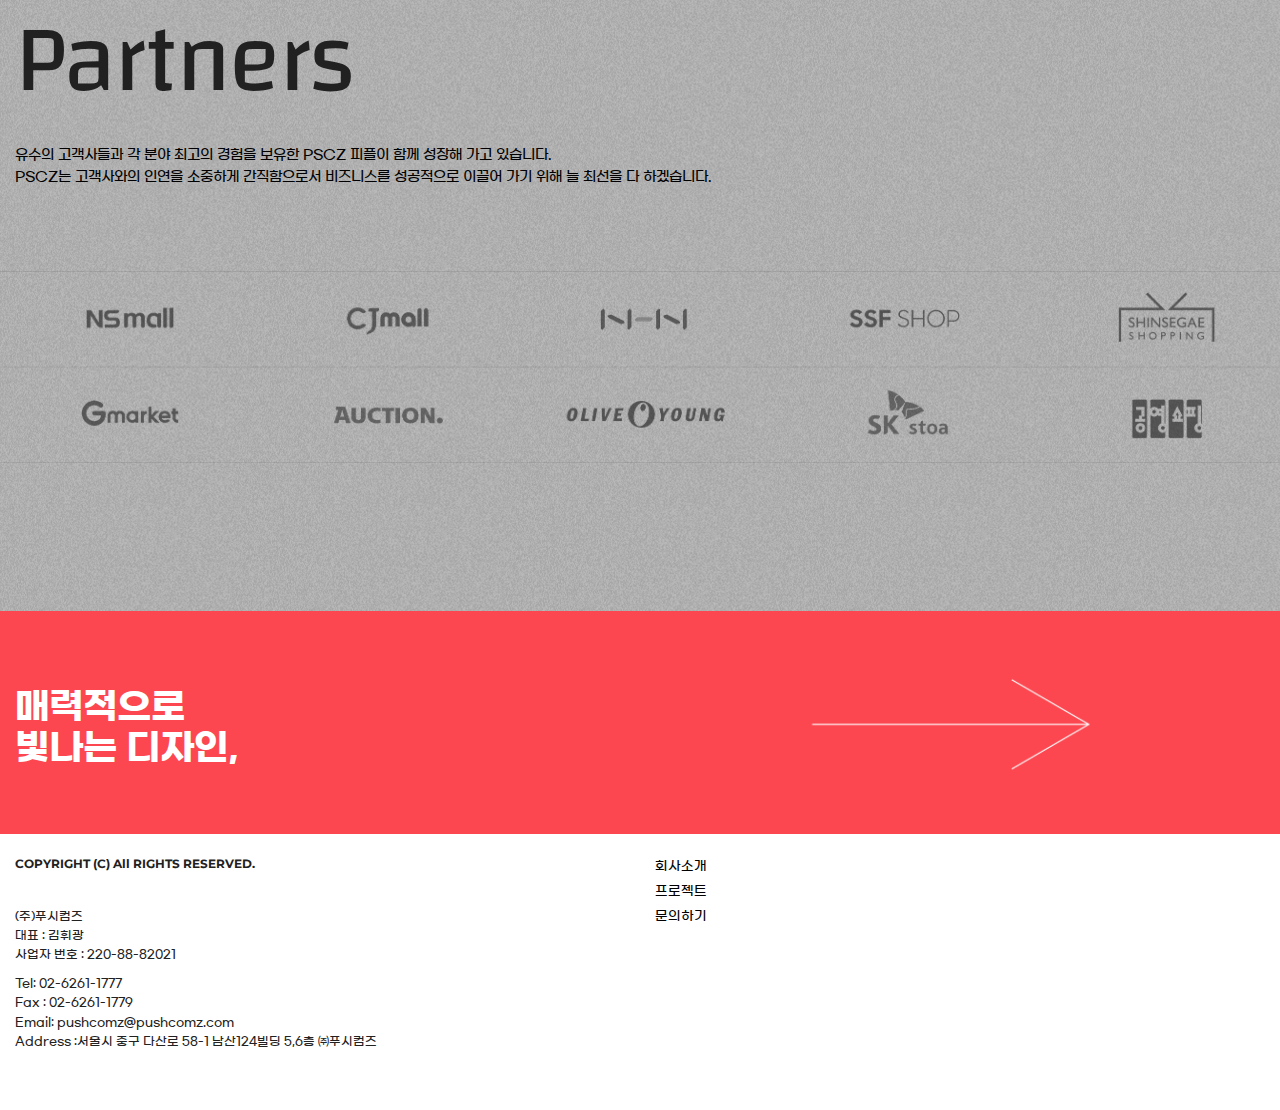
==== commit 361b0352: "UpDate" ====
--- a/index.html
+++ b/index.html
@@ -11,62 +11,7 @@
   <script src="https://cdn.jsdelivr.net/npm/swiper@11/swiper-bundle.min.js"></script>
 </head>
 <body>
-  <header id="header">
-    <div class="pc_header">
-      <h1 id="logo">
-        <a href="index.html">
-          <img src="./img/pc-header-default.png" alt="기본 로고">
-        </a>
-      </h1>
-      <nav class="pc_nav">
-        <ul>
-          <li class="active">
-            <a href="index.html">
-              <span>회사소개</span>
-            </a>
-          </li>
-          <li class="project_item">
-            <a href="project.html">
-              <span>프로젝트</span>
-            </a>
-          </li>
-          <li>
-            <a href="inquiry.html">
-              <span>문의하기</span>
-            </a>
-          </li>
-        </ul>
-      </nav>
-      <div></div>
-    </div>
-    <div class="mobile_header">
-      <div class="mobile_header_top">
-        <div class="hamberger_menu_wrap">
-          <span class="blind">메뉴 열기 버튼</span>
-          <button type="button" class="hamberger_btn">
-            <i class="fa-solid fa-bars"></i>
-          </button>
-        </div>
-        <h1 id="logo">
-          <a href="index.html">
-            <img src="./img/mobile-logo.png" alt="모바일 헤더 로고">
-          </a>
-        </h1>
-        <div></div>
-      </div>
-    </div>
-  </header>
-  <nav class="mobile_nav">
-    <ul>
-      <li class="active"><a href="index.html">회사소개</a></li>
-      <li><a href="project.html">프로젝트</a></li>
-      <li><a href="inquiry.html">문의하기</a></li>
-    </ul>
-    <button class="mobile_nav_close_btn">
-      <img src="./img/close-icon.svg" alt="모달창 닫기 버튼 이미지">
-    </button>
-  </nav>
-  <div class="dimmed"></div>
+  <div id="header"></div>
   <main id="main" class="company_infomation">
     <section id="sec01">
       <div class="video_wrap">
@@ -382,42 +327,14 @@
           빛나는 디자인,
         </p>
         <div class="arrow_box">
-          <a href="inquiry.html" class="inquiry_link">
+          <a href="/html/inquiry.html" class="inquiry_link">
             <img src="./img/right-arrow.png" alt="오른쪽 화살표 이미지">
           </a>
         </div>
       </div>
     </div>
   </main>
-  <footer id="footer">
-    <div class="footer_inner">
-      <div class="company_info_wrap">
-        <div class="copyright_box">
-          <span class="copyright">COPYRIGHT (C) All RIGHTS RESERVED.</span>
-        </div>
-        <ul class="company_info_box">
-          <li>(주)푸시컴즈</li>
-          <li>대표 : 김휘광</li>
-          <li>사업자 번호 : 220-88-82021</li>
-        </ul>
-        <address class="company_address">
-          <ul>
-            <li>Tel: 02-6261-1777</li>
-            <li>Fax : 02-6261-1779</li>
-            <li>Email: pushcomz@pushcomz.com</li>
-            <li>Address :서울시 중구 다산로 58-1 남산124빌딩 5,6층 ㈜푸시컴즈</li>
-          </ul>
-        </address>
-      </div>
-      <div class="footer_nav_wrap">
-        <ul>
-          <li><a href="index.html">회사소개</a></li>
-          <li><a href="project.html">프로젝트</a></li>
-          <li><a href="inquiry.html">문의하기</a></li>
-        </ul>
-      </div>
-    </div>
-  </footer>
+  <div id="footer"></div>
   <div class="top_btn_wrap">
     <span class="blind">탑 버튼</span>
     <button class="top_btn">
@@ -425,5 +342,5 @@
     </button>
   </div>
 </body>
-<script src="./js/index.js"></script>
+<script type="module" src="./js/index.js"></script>
 </html>--- a/css/style.css
+++ b/css/style.css
@@ -147,7 +147,7 @@
   display: none;
   width: 100%;
   height: 100%;
-  z-index: 9999;
+  z-index: 99999;
 }
 .modal_wrap .ly_pop_wrap {
   position: absolute;
@@ -248,20 +248,8 @@
   font-weight: 700;
   color: #212121;
 }
-#header .pc_header .pc_nav ul li.active span::after {
-  content: "";
-  position: absolute;
-  left: 0;
-  bottom: -4px;
-  display: block;
-  width: 100%;
-  height: 3px;
-  background-color: #fd4750;
-}
-#header .pc_header .pc_nav ul li.project_item .sub_menu_list {
-  display: flex;
-  align-items: center;
-  justify-content: center;
+#header .pc_header .pc_nav ul li .sub_menu_list {
+  display: none;
   position: absolute;
   height: auto;
   width: 100%;
@@ -270,7 +258,7 @@
   background-color: #e5e7eb;
   gap: 5px;
 }
-#header .pc_header .pc_nav ul li.project_item .sub_menu_list a {
+#header .pc_header .pc_nav ul li .sub_menu_list a {
   line-height: 18.5714px;
   height: auto;
   padding: 10px 12px;
@@ -278,6 +266,21 @@
   font-size: 13px;
   font-weight: 500;
   color: #000000;
+}
+#header .pc_header .pc_nav ul li .sub_menu_list.active {
+  display: flex;
+  align-items: center;
+  justify-content: center;
+}
+#header .pc_header .pc_nav ul li.active span::after {
+  content: "";
+  position: absolute;
+  left: 0;
+  bottom: -4px;
+  display: block;
+  width: 100%;
+  height: 3px;
+  background-color: #fd4750;
 }
 #header .pc_header div {
   width: 94px;
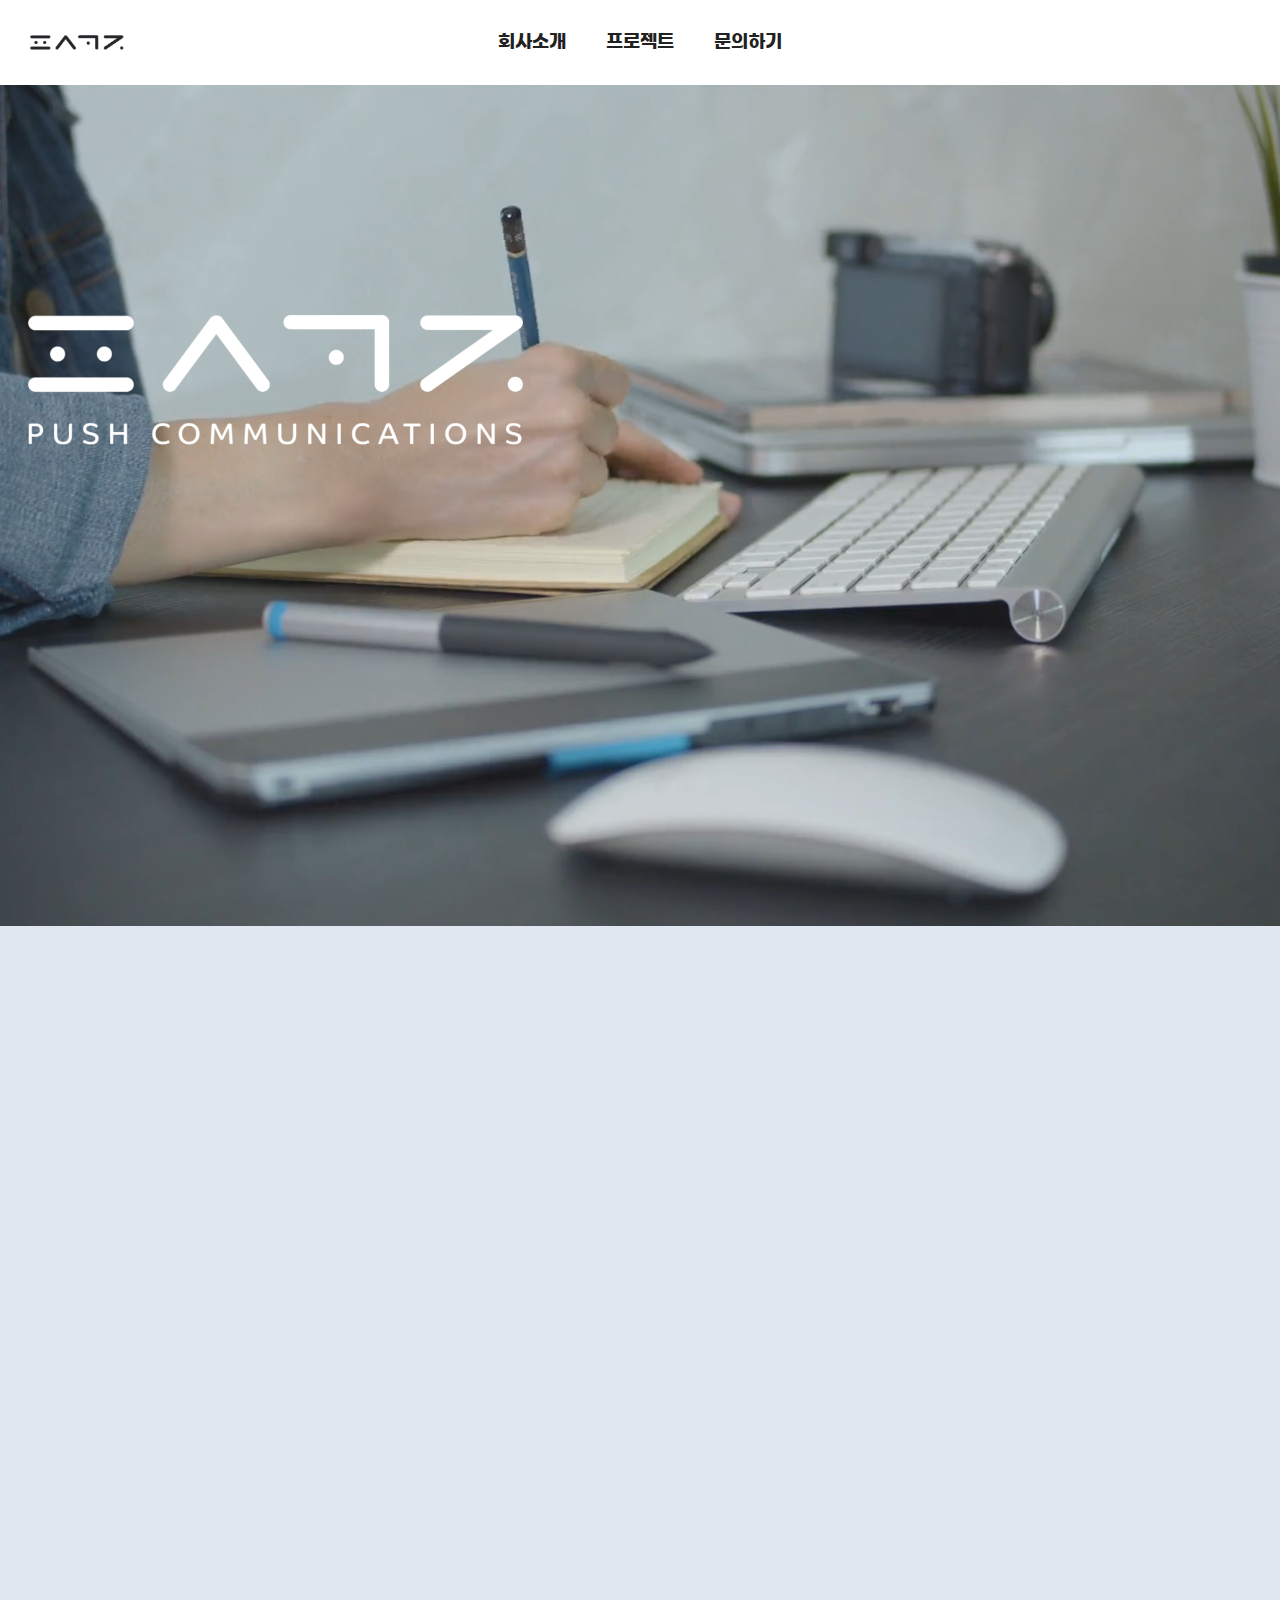
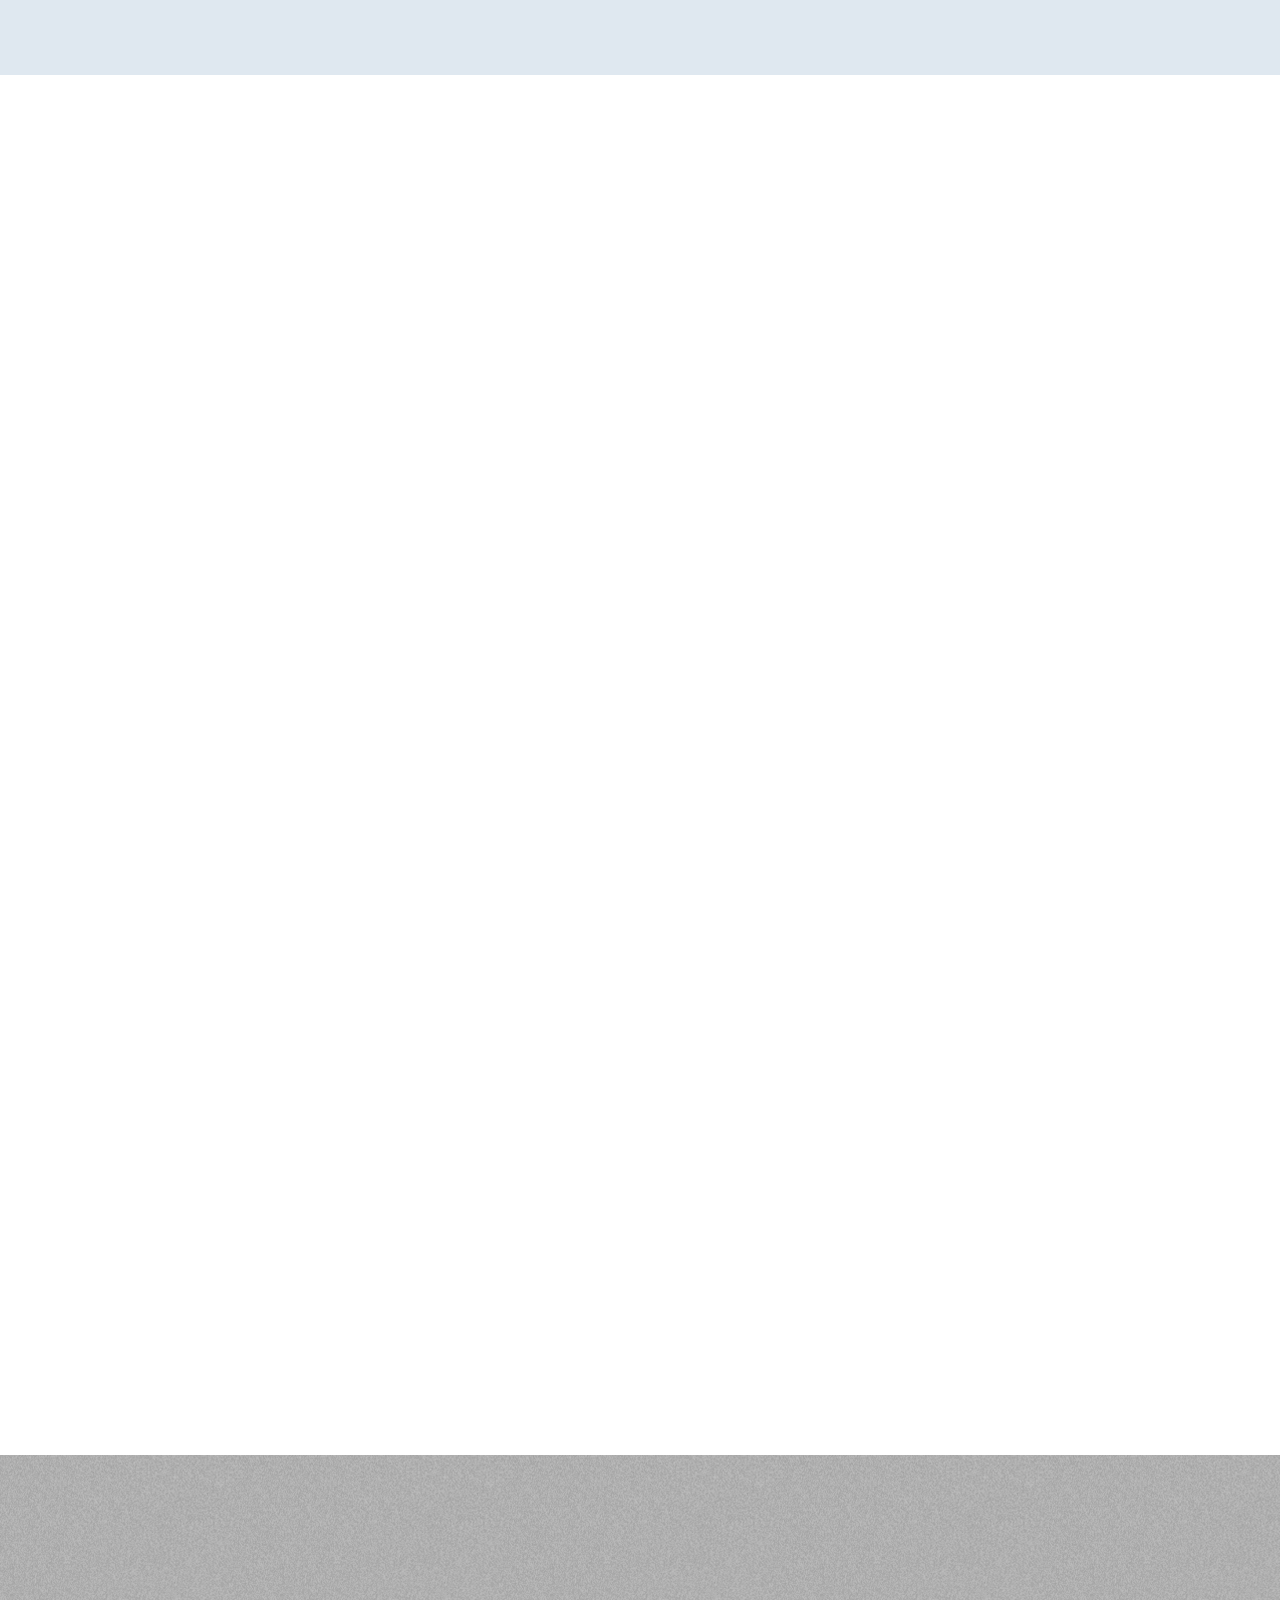
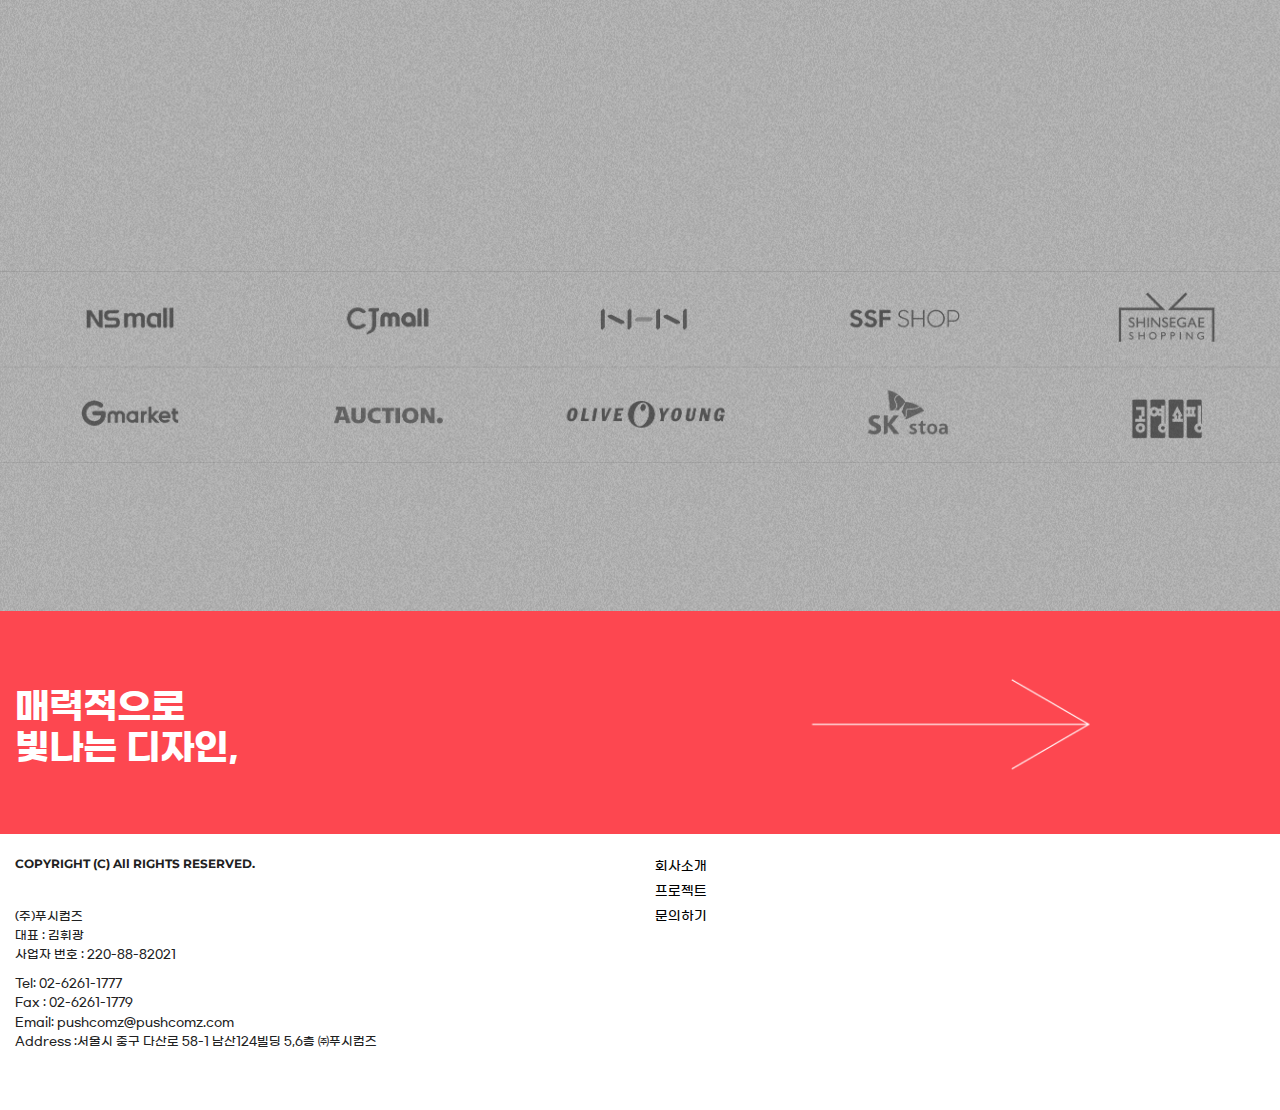
==== commit 45987085: "UpDate" ====
--- a/index.html
+++ b/index.html
@@ -327,7 +327,7 @@
           빛나는 디자인,
         </p>
         <div class="arrow_box">
-          <a href="/html/inquiry.html" class="inquiry_link">
+          <a href="/section/inquiry.html" class="inquiry_link">
             <img src="./img/right-arrow.png" alt="오른쪽 화살표 이미지">
           </a>
         </div>
--- a/css/style.css
+++ b/css/style.css
@@ -1,3 +1,4 @@
+@charset "UTF-8";
 @import url("https://fonts.googleapis.com/css2?family=Changa:wght@200..800&family=Montserrat:ital,wght@0,100..900;1,100..900&display=swap");
 @font-face {
   font-family: "GmarketSans";
@@ -71,6 +72,33 @@
 
 fieldset {
   border: none;
+}
+
+.lnb_wrap .lnb_list {
+  display: flex;
+  align-items: center;
+  justify-content: center;
+  position: absolute;
+  height: auto;
+  width: 100%;
+  top: 85px;
+  left: 0;
+  background-color: #e5e7eb;
+  gap: 5px;
+  z-index: 1;
+}
+.lnb_wrap .lnb_list a {
+  line-height: 18.5714px;
+  height: auto;
+  padding: 10px 12px;
+  font-family: "Montserrat", serif;
+  font-size: 13px;
+  font-weight: 500;
+  color: #000000;
+}
+.lnb_wrap .lnb_list.fixed {
+  position: fixed;
+  top: 60px;
 }
 
 .top_btn_wrap {
@@ -131,7 +159,7 @@
   width: 100%;
 }
 
-.project_title, #main.project #sec01 .project_title {
+.project_title, #main.motion #sec01 .motion_title, #main.project #sec01 .project_title {
   line-height: 46.278px;
   text-align: center;
   font-family: "Changa", sans-serif;
@@ -221,6 +249,9 @@
 #header .pc_header #logo a img {
   width: 100%;
 }
+#header .pc_header #logo a img.pc_fixed_logo {
+  display: none;
+}
 #header .pc_header .pc_nav {
   height: 100%;
 }
@@ -248,31 +279,7 @@
   font-weight: 700;
   color: #212121;
 }
-#header .pc_header .pc_nav ul li .sub_menu_list {
-  display: none;
-  position: absolute;
-  height: auto;
-  width: 100%;
-  top: 100%;
-  left: 0;
-  background-color: #e5e7eb;
-  gap: 5px;
-}
-#header .pc_header .pc_nav ul li .sub_menu_list a {
-  line-height: 18.5714px;
-  height: auto;
-  padding: 10px 12px;
-  font-family: "Montserrat", serif;
-  font-size: 13px;
-  font-weight: 500;
-  color: #000000;
-}
-#header .pc_header .pc_nav ul li .sub_menu_list.active {
-  display: flex;
-  align-items: center;
-  justify-content: center;
-}
-#header .pc_header .pc_nav ul li.active span::after {
+#header .pc_header .pc_nav ul li a span::after {
   content: "";
   position: absolute;
   left: 0;
@@ -281,6 +288,12 @@
   width: 100%;
   height: 3px;
   background-color: #fd4750;
+  scale: 0;
+  transform-origin: 50%;
+  transition: 0.3s;
+}
+#header .pc_header .pc_nav ul li:hover span::after {
+  scale: 1;
 }
 #header .pc_header div {
   width: 94px;
@@ -305,122 +318,173 @@
   height: 100%;
 }
 #header .mobile_header {
+  display: none;
   position: absolute;
   top: 0;
   left: 0;
   width: 100%;
   height: 48px;
+  padding: 0 10px;
   z-index: 10;
   background-color: #ffffff;
 }
-#header .mobile_header .mobile_header_top {
-  display: flex;
-  align-items: center;
-  justify-content: space-between;
-  width: 100%;
-  height: 100%;
-  padding: 0 10px;
-}
-#header .mobile_header .mobile_header_top .hamberger_menu_wrap {
+#header .mobile_header .hamberger_menu_wrap {
+  position: relative;
+}
+#header .mobile_header .hamberger_menu_wrap button {
+  position: absolute;
+  height: 100%;
+  z-index: 999999;
+}
+#header .mobile_header .hamberger_menu_wrap button .hamberger_btn_line_wrap {
+  display: block;
+  position: relative;
+  width: 22px;
+  height: 15px;
+}
+#header .mobile_header .hamberger_menu_wrap button .hamberger_btn_line_wrap .hamberger_btn_line {
+  display: block;
+  position: absolute;
+  width: 100%;
+  height: 3px;
+  background-color: #212121;
+}
+#header .mobile_header .hamberger_menu_wrap button .hamberger_btn_line_wrap .hamberger_btn_line.line01 {
+  top: 0;
+  left: 0;
+  transition: 0.3s;
+}
+#header .mobile_header .hamberger_menu_wrap button .hamberger_btn_line_wrap .hamberger_btn_line.line02 {
+  top: calc(50% - 1.5px);
+  left: 0;
+  transition: 0.3s;
+}
+#header .mobile_header .hamberger_menu_wrap button .hamberger_btn_line_wrap .hamberger_btn_line.line03 {
+  bottom: 0;
+  left: 0;
+  transition: 0.3s;
+}
+#header .mobile_header .hamberger_menu_wrap button .hamberger_btn_line_wrap.active .hamberger_btn_line.line01 {
+  transform: translateY(6px) rotate(45deg);
+  transform-origin: center;
+}
+#header .mobile_header .hamberger_menu_wrap button .hamberger_btn_line_wrap.active .hamberger_btn_line.line02 {
+  opacity: 0;
+}
+#header .mobile_header .hamberger_menu_wrap button .hamberger_btn_line_wrap.active .hamberger_btn_line.line03 {
+  transform: translateY(-6px) rotate(-45deg);
+  transform-origin: center;
+}
+#header .mobile_header #logo {
+  width: 89.42px;
+  height: 100%;
+}
+#header .mobile_header #logo a {
   display: flex;
   align-items: center;
   justify-content: center;
-  position: relative;
-}
-#header .mobile_header .mobile_header_top .hamberger_menu_wrap i {
-  font-size: 18px;
-  color: #000000;
-}
-#header .mobile_header .mobile_header_top #logo {
-  width: 89.42px;
-  height: 100%;
-}
-#header .mobile_header .mobile_header_top #logo a {
+  width: 100%;
+  height: 100%;
+}
+#header .mobile_header #logo a img {
+  width: 100%;
+}
+#header .mobile_header div {
+  width: 22px;
+  height: 100%;
+}
+#header .mobile_header .mobile_nav {
   display: flex;
   align-items: center;
   justify-content: center;
-  width: 100%;
-  height: 100%;
-}
-#header .mobile_header .mobile_header_top #logo a img {
-  width: 100%;
-}
-#header .mobile_header .mobile_header_top div {
-  width: 15.75px;
-  height: 100%;
-}
-#header .mobile_header .mobile_header_bottom {
-  background-color: #e5e7eb;
-}
-#header .mobile_header .mobile_header_bottom .sub_menu_list {
+  flex-direction: column;
+  position: fixed;
+  top: 0;
+  left: -100%;
+  width: 100%;
+  height: 100vh;
+  padding: 0 15px;
+  background-color: #ffffff;
+  transition: 0.2s;
+  z-index: 99999;
+}
+#header .mobile_header .mobile_nav .mabile_nav_logo {
   display: flex;
   align-items: center;
   justify-content: center;
-}
-#header .mobile_header .mobile_header_bottom .sub_menu_list li a {
-  padding: 10px 12px;
-  font-family: "Montserrat", serif;
-  font-size: 13px;
-  font-weight: 500;
+  position: absolute;
+  top: 0;
+  left: 10px;
+  height: 48px;
+}
+#header .mobile_header .mobile_nav .mabile_nav_logo img {
+  width: 100%;
+}
+#header .mobile_header .mobile_nav ul {
+  margin-bottom: 150px;
+}
+#header .mobile_header .mobile_nav ul li {
+  margin-bottom: 30px;
+}
+#header .mobile_header .mobile_nav ul li.active a {
+  color: #fd4750;
+}
+#header .mobile_header .mobile_nav ul li a {
+  position: relative;
+  font-family: "GmarketSans";
+  font-size: 40px;
+  font-weight: 400;
+  color: #111111;
+  white-space: nowrap;
+}
+#header .mobile_header .mobile_nav ul li a::after {
+  content: "";
+  position: absolute;
+  top: 0;
+  right: 0;
+  width: 100%;
+  height: 100%;
+  background-color: #ffffff;
+  transition: 0.3s ease-out 0.3s;
+}
+#header .mobile_header .mobile_nav ul li:last-of-type {
+  margin-bottom: 0;
+}
+#header .mobile_header .mobile_nav .mobile_nav_text {
+  width: auto;
+  height: auto;
+  text-align: center;
+}
+#header .mobile_header .mobile_nav .mobile_nav_text p {
+  font-family: "Changa", sans-serif;
+  font-size: clamp(9.5px, 3vw, 30px);
+  font-weight: 400;
+  white-space: nowrap;
+}
+#header .mobile_header .mobile_nav .mobile_nav_text p span {
+  position: relative;
+}
+#header .mobile_header .mobile_nav .mobile_nav_text p span::after {
+  content: "";
+  position: absolute;
+  top: 0;
+  right: 0;
+  width: 100%;
+  height: 100%;
+  background-color: #000000;
+  transition: 0.3s ease-out 0.3s;
+}
+#header .mobile_header .mobile_nav.active {
+  left: 0;
+}
+#header .mobile_header .mobile_nav.active ul li a::after {
+  width: 0;
+}
+#header .mobile_header .mobile_nav.active .mobile_nav_text p span::after {
+  width: 0;
 }
 #header .mobile_header.fixed {
   position: fixed;
-}
-
-.mobile_nav {
-  position: fixed;
-  top: 0;
-  left: -280px;
-  max-width: 255px;
-  min-width: 255px;
-  height: 100vh;
-  background-color: #ffffff;
-  transition: 0.3s;
-  z-index: 99999;
-}
-.mobile_nav ul {
-  width: 100%;
-}
-.mobile_nav ul li {
-  padding: 13px 50px 14px 20px;
-}
-.mobile_nav ul li.active {
-  background-color: #f5f5f5;
-}
-.mobile_nav ul li:last-of-type {
-  border-bottom: 1px solid #f3f3f3;
-}
-.mobile_nav ul li a {
-  line-height: 14px;
-  font-family: "GmarketSans";
-  font-size: 13px;
-  font-weight: 400;
-  color: #111111;
-}
-.mobile_nav .mobile_nav_close_btn {
-  position: absolute;
-  top: 9px;
-  right: -25px;
-}
-.mobile_nav .mobile_nav_close_btn img {
-  filter: invert(100%) sepia(0%) saturate(7500%) hue-rotate(345deg) brightness(99%) contrast(102%);
-}
-.mobile_nav.active {
-  left: 0;
-}
-
-.dimmed {
-  position: fixed;
-  left: 0;
-  top: 0;
-  display: none;
-  width: 100%;
-  height: 100%;
-  background-color: rgba(0, 0, 0, 0.5);
-  z-index: 9999;
-}
-.dimmed.active {
-  display: block;
 }
 
 #footer {
@@ -467,10 +531,71 @@
   padding: 3px 15px;
 }
 #footer .footer_inner .footer_nav_wrap li a {
+  width: fit-content;
   line-height: 19.2px;
   font-family: "GmarketSans";
   font-size: 13px;
   font-weight: 400;
+}
+
+/* 애니메이션 라이브러리 */
+@keyframes fadeup {
+  0% {
+    opacity: 0;
+    transform: translateY(100px);
+  }
+  100% {
+    opacity: 1;
+    transform: translateY(0);
+  }
+}
+@keyframes fadeleft {
+  0% {
+    opacity: 0;
+    transform: translateX(-100px);
+  }
+  100% {
+    opacity: 1;
+    transform: translateX(0);
+  }
+}
+@keyframes faderight {
+  0% {
+    opacity: 0;
+    transform: translateX(100px);
+  }
+  100% {
+    opacity: 1;
+    transform: translateX(0);
+  }
+}
+/* 애니메이션 라이브러리 클래스 */
+.fadeup {
+  animation: fadeup 0.3s linear forwards;
+}
+
+.fadeup_delay01 {
+  animation: fadeup 0.3s 0.3s linear forwards;
+}
+
+.fadeup_delay02 {
+  animation: fadeup 0.3s 0.35s linear forwards;
+}
+
+.fadeup_delay03 {
+  animation: fadeup 0.3s 0.05s linear forwards;
+}
+
+.fadeup_delay04 {
+  animation: fadeup 0.3s 0.1s linear forwards;
+}
+
+.fadeleft {
+  animation: fadeleft 0.3s linear forwards;
+}
+
+.faderight {
+  animation: faderight 0.3s 0.0025s linear forwards;
 }
 
 #main.company_infomation #sec01 {
@@ -488,8 +613,7 @@
 #main.company_infomation #sec01 .video_wrap video {
   width: 100%;
   height: 100%;
-  -o-object-fit: cover;
-     object-fit: cover;
+  object-fit: cover;
   z-index: 0;
 }
 #main.company_infomation #sec01 .img_wrap {
@@ -503,8 +627,7 @@
 #main.company_infomation #sec01 .img_wrap .main_image {
   width: 100%;
   height: 100%;
-  -o-object-fit: cover;
-     object-fit: cover;
+  object-fit: cover;
 }
 #main.company_infomation #sec01 .img_wrap.inactive {
   display: none;
@@ -523,16 +646,31 @@
   padding: 230px 0 222px;
 }
 #main.company_infomation #sec01 .text_box_frame .text_box_wrap .video_logo {
+  position: relative;
   width: 41.67%;
   height: 130px;
   padding: 0 12.05px;
 }
+#main.company_infomation #sec01 .text_box_frame .text_box_wrap .video_logo::after {
+  content: "";
+  position: absolute;
+  top: 0;
+  right: 0;
+  width: 100%;
+  height: 100%;
+  background-color: transparent;
+  transition: 0.3s ease-out 0.5s;
+}
 #main.company_infomation #sec01 .text_box_frame .text_box_wrap .video_logo img {
   width: 100%;
+}
+#main.company_infomation #sec01 .text_box_frame .text_box_wrap .video_logo.active::after {
+  width: 0;
 }
 #main.company_infomation #sec01 .text_box_frame .text_box_wrap .text_box {
   width: 50%;
   border-top: 3px solid #ffffff;
+  opacity: 0;
 }
 #main.company_infomation #sec01 .text_box_frame .text_box_wrap .text_box .hangle_text {
   line-height: 36px;
@@ -570,6 +708,7 @@
   text-align: center;
   color: #212121;
   letter-spacing: -1px;
+  opacity: 0;
 }
 #main.company_infomation #sec02 .attitude_frame .attitude_wrap .attitude_list {
   display: flex;
@@ -580,6 +719,7 @@
 #main.company_infomation #sec02 .attitude_frame .attitude_wrap .attitude_list .attitude_item {
   flex: 1;
   padding: 8px 8px 0 8px;
+  opacity: 0;
 }
 #main.company_infomation #sec02 .attitude_frame .attitude_wrap .attitude_list .attitude_item .attitude_title_box {
   display: flex;
@@ -641,16 +781,31 @@
   padding: 126px 0 92px;
 }
 #main.company_infomation #sec03 .works_frame .works_wrap .works_img_box {
+  position: relative;
   width: 41.67%;
   height: 1158px;
   padding-top: 24px;
 }
+#main.company_infomation #sec03 .works_frame .works_wrap .works_img_box::after {
+  content: "";
+  position: absolute;
+  top: 0;
+  right: 0;
+  width: 100%;
+  height: 100%;
+  background-color: #ffffff;
+  transition: 0.3s ease-out;
+}
 #main.company_infomation #sec03 .works_frame .works_wrap .works_img_box img {
   width: 100%;
   height: 100%;
+}
+#main.company_infomation #sec03 .works_frame .works_wrap .works_img_box.active::after {
+  width: 0;
 }
 #main.company_infomation #sec03 .works_frame .works_wrap .works_text_box {
   width: 50%;
+  opacity: 0;
 }
 #main.company_infomation #sec03 .works_frame .works_wrap .works_text_box h3 {
   font-family: "Changa", sans-serif;
@@ -711,6 +866,7 @@
   font-weight: 400;
   color: #212121;
   letter-spacing: -2px;
+  opacity: 0;
 }
 #main.company_infomation #sec04 .partners_frame .partners_wrap p {
   line-height: 22.4px;
@@ -718,6 +874,7 @@
   font-family: "GmarketSans";
   font-size: 14px;
   font-weight: 400;
+  opacity: 0;
 }
 #main.company_infomation #sec04 .partners_frame .partners-logo-frame {
   position: absolute;
@@ -743,7 +900,7 @@
 #main.project #sec01 {
   padding-top: 23.72px;
 }
-#main.project #sec01 .project_title {
+#main.project #sec01 .project_title, #main.motion.project #sec01 .motion_title {
   padding: 20px 32px 10px;
 }
 #main.project #sec01 .ui_ux_design_wrap li {
@@ -758,7 +915,7 @@
 #main.project #sec02 {
   padding-top: 93.72px;
 }
-#main.project #sec02 .project_title {
+#main.project #sec02 .project_title, #main.motion.project #sec02 #sec01 .motion_title, #main.motion.project #sec01 #sec02 .motion_title {
   padding: 20px 0 10px;
 }
 #main.project #sec02 .e_commerce_maintenance_wrap li {
@@ -773,7 +930,7 @@
 #main.project #sec03 {
   padding-top: 93.72px;
 }
-#main.project #sec03 .project_title {
+#main.project #sec03 .project_title, #main.motion.project #sec03 #sec01 .motion_title, #main.motion.project #sec01 #sec03 .motion_title {
   padding: 20px 0 10px;
 }
 #main.project #sec03 .t_commerce_maintenance_wrap li {
@@ -908,18 +1065,65 @@
 #main.motion {
   padding-top: 123.56px;
 }
+#main.motion #sec01 {
+  padding-top: 23.72px;
+}
+#main.motion #sec01 .motion_title {
+  padding: 20px 32px 10px;
+}
 #main.motion #sec01 .lottie_frame {
+  position: relative;
   max-width: 1280px;
   margin: 0 auto;
-  padding: 100px 15px;
-}
-#main.motion #sec01 .lottie_frame .grid .grid-item {
-  margin-bottom: 15px;
-  width: calc((100% - 45px) / 4);
-}
-#main.motion #sec01 .lottie_frame .grid .grid-item a img {
-  width: 100%;
-  border-radius: 20px;
+  padding: 0 15px 100px;
+}
+#main.motion #sec01 .lottie_frame .lottie_list {
+  padding-top: 50px;
+}
+#main.motion #sec01 .lottie_frame .lottie_list .lottie_item {
+  display: flex;
+  align-items: center;
+  justify-content: space-between;
+  margin-bottom: 150px;
+}
+#main.motion #sec01 .lottie_frame .lottie_list .lottie_item .lottie_text_wrap {
+  display: flex;
+  align-items: center;
+  justify-content: center;
+  width: 45%;
+}
+#main.motion #sec01 .lottie_frame .lottie_list .lottie_item .lottie_text_wrap p {
+  font-family: "GmarketSans";
+  font-size: 60px;
+}
+#main.motion #sec01 .lottie_frame .lottie_list .lottie_item .lottie {
+  position: relative;
+  max-width: 45%;
+}
+#main.motion #sec01 .lottie_frame .lottie_list .lottie_item .lottie::after {
+  content: "";
+  position: absolute;
+  top: 0;
+  right: 0;
+  width: 100%;
+  height: 100%;
+  background-color: #ffffff;
+  transition: 0.3s ease-out 0.3s;
+}
+#main.motion #sec01 .lottie_frame .lottie_list .lottie_item .lottie.active::after {
+  width: 0;
+}
+#main.motion #sec01 .lottie_frame .lottie_list .lottie_item a img {
+  width: 100%;
+}
+#main.motion #sec01 .lottie_frame .senter_line {
+  position: absolute;
+  top: 0;
+  left: 50%;
+  width: 2px;
+  height: 100%;
+  background-color: #dfe8f0;
+  transform: translateX(-50%);
 }
 
 @media (max-width: 1270px) {
@@ -932,7 +1136,9 @@
     display: none;
   }
   #header .mobile_header {
-    display: block;
+    display: flex;
+    align-items: center;
+    justify-content: space-between;
   }
   #main.company_infomation #sec01 .text_box_frame {
     padding: 0 25px;
@@ -1043,15 +1249,24 @@
   #main.project {
     padding-top: 84px;
   }
-  #main.project #sec01 .project_title {
+  #main.project #sec01 {
+    padding-top: 3.72px;
+  }
+  #main.project #sec01 .project_title, #main.motion.project #sec01 .motion_title {
     padding: 0 32px;
     font-size: 26px;
   }
-  #main.project #sec02 .project_title {
+  #main.project #sec02 {
+    padding-top: 83.72px;
+  }
+  #main.project #sec02 .project_title, #main.motion.project #sec02 #sec01 .motion_title, #main.motion.project #sec01 #sec02 .motion_title {
     padding: 0 32px;
     font-size: 26px;
   }
-  #main.project #sec03 .project_title {
+  #main.project #sec03 {
+    padding-top: 83.72px;
+  }
+  #main.project #sec03 .project_title, #main.motion.project #sec03 #sec01 .motion_title, #main.motion.project #sec01 #sec03 .motion_title {
     padding: 0 32px;
     font-size: 26px;
   }
@@ -1094,8 +1309,15 @@
   #main.motion {
     padding-top: 84px;
   }
+  #main.motion #sec01 {
+    padding-top: 3.72px;
+  }
+  #main.motion #sec01 .motion_title {
+    padding: 0 32px;
+    font-size: 26px;
+  }
   #main.motion #sec01 .lottie_frame {
-    padding: 50px 15px;
+    padding: 0 15px 50px;
   }
   #main.motion #sec01 .lottie_frame .grid .grid-item {
     margin-bottom: 15px;
@@ -1105,15 +1327,17 @@
     width: 100%;
     border-radius: 20px;
   }
+  .lnb_wrap .lnb_list {
+    top: 48px;
+  }
+  .lnb_wrap .lnb_list.fixed {
+    top: 48px;
+  }
   .modal_wrap .ly_pop_wrap {
     max-width: 450px;
   }
 }
 @media (max-width: 480px) {
-  #header .mobile_header .mobile_header_bottom .sub_menu_list li a {
-    font-size: 10px;
-    white-space: nowrap;
-  }
   #main.company_infomation #sec02 .attitude_frame .attitude_wrap h3 {
     height: auto;
     padding: 80px 0 50px;
@@ -1190,7 +1414,7 @@
     padding-top: 81px;
   }
   #main.motion #sec01 .lottie_frame {
-    padding: 50px 15px;
+    padding: 0 15px;
   }
   #main.motion #sec01 .lottie_frame .grid .grid-item {
     margin-bottom: 15px;
@@ -1218,6 +1442,10 @@
   }
   #footer .footer_inner .footer_nav_wrap ul > li a {
     font-size: 13px;
+  }
+  .lnb_wrap .lnb_list li a {
+    font-size: 11px;
+    white-space: nowrap;
   }
   .go_ask_frame .go_ask_wrap {
     flex-direction: column;
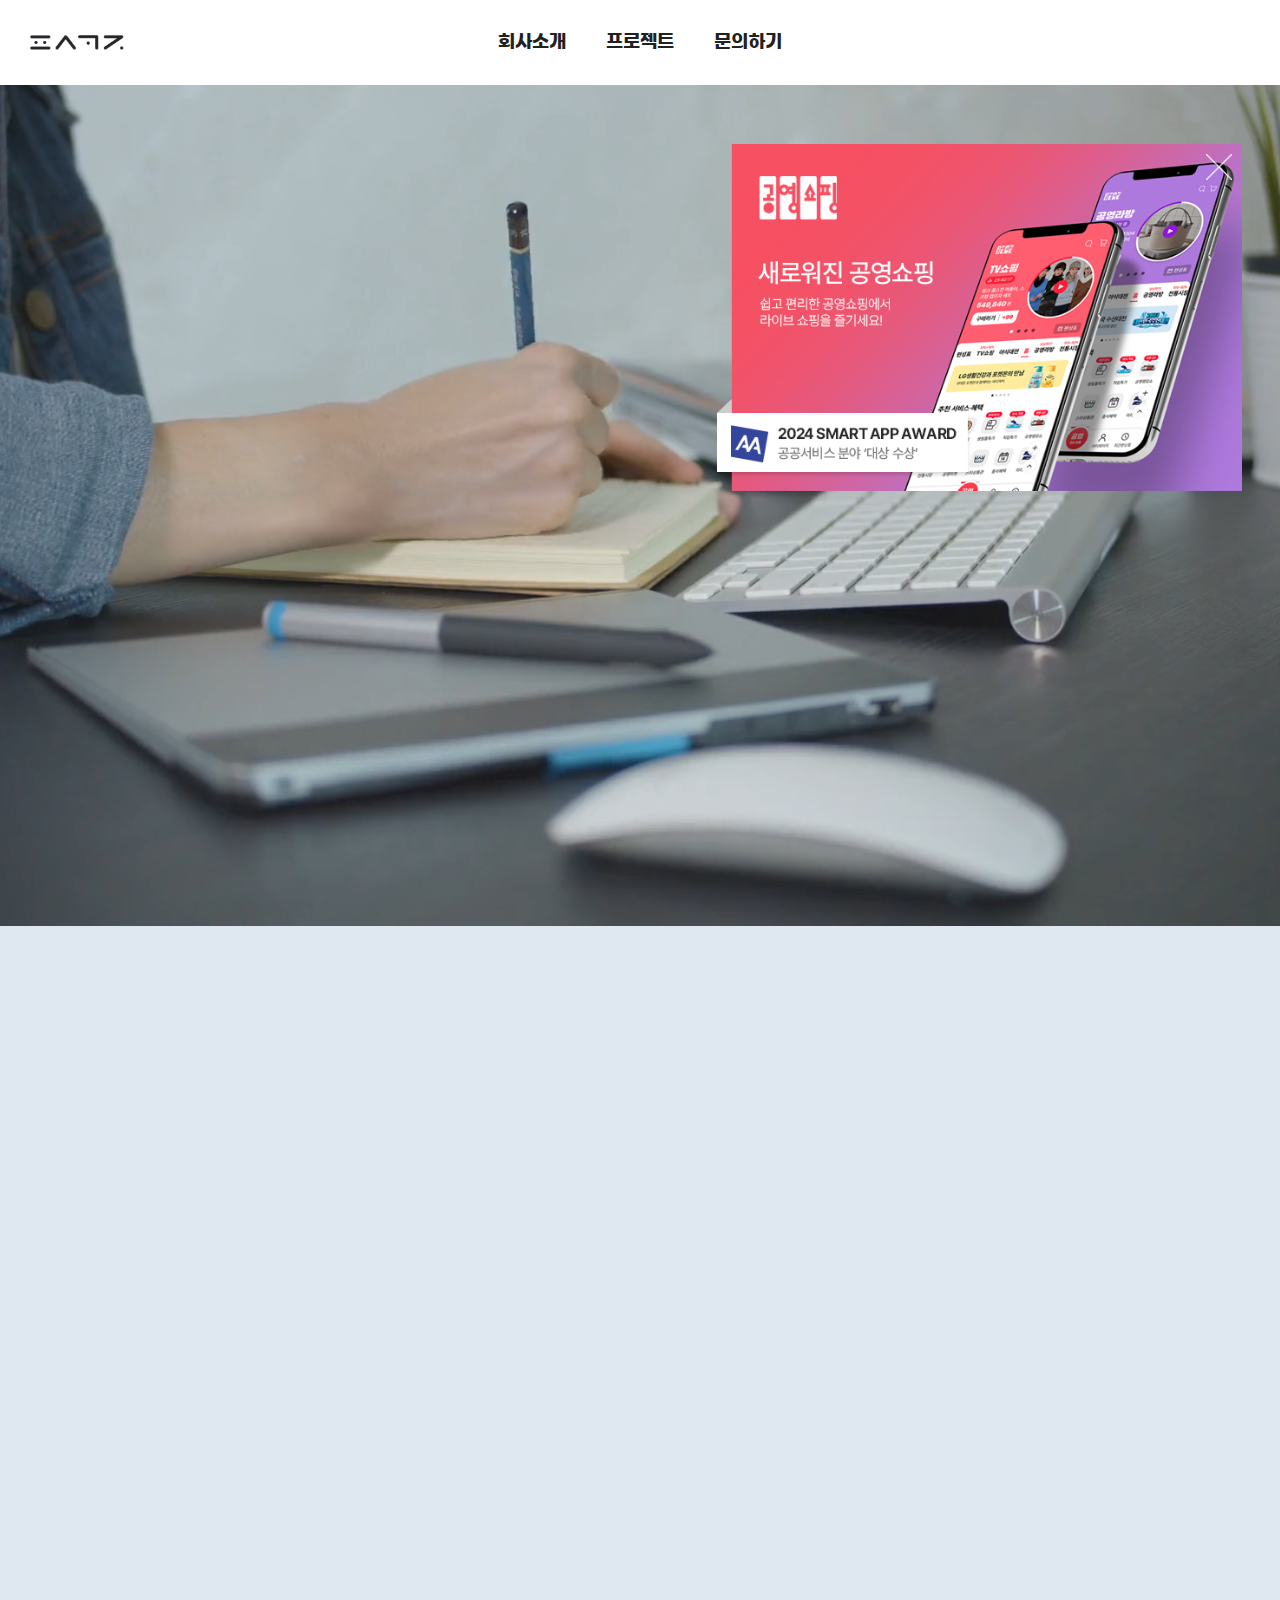
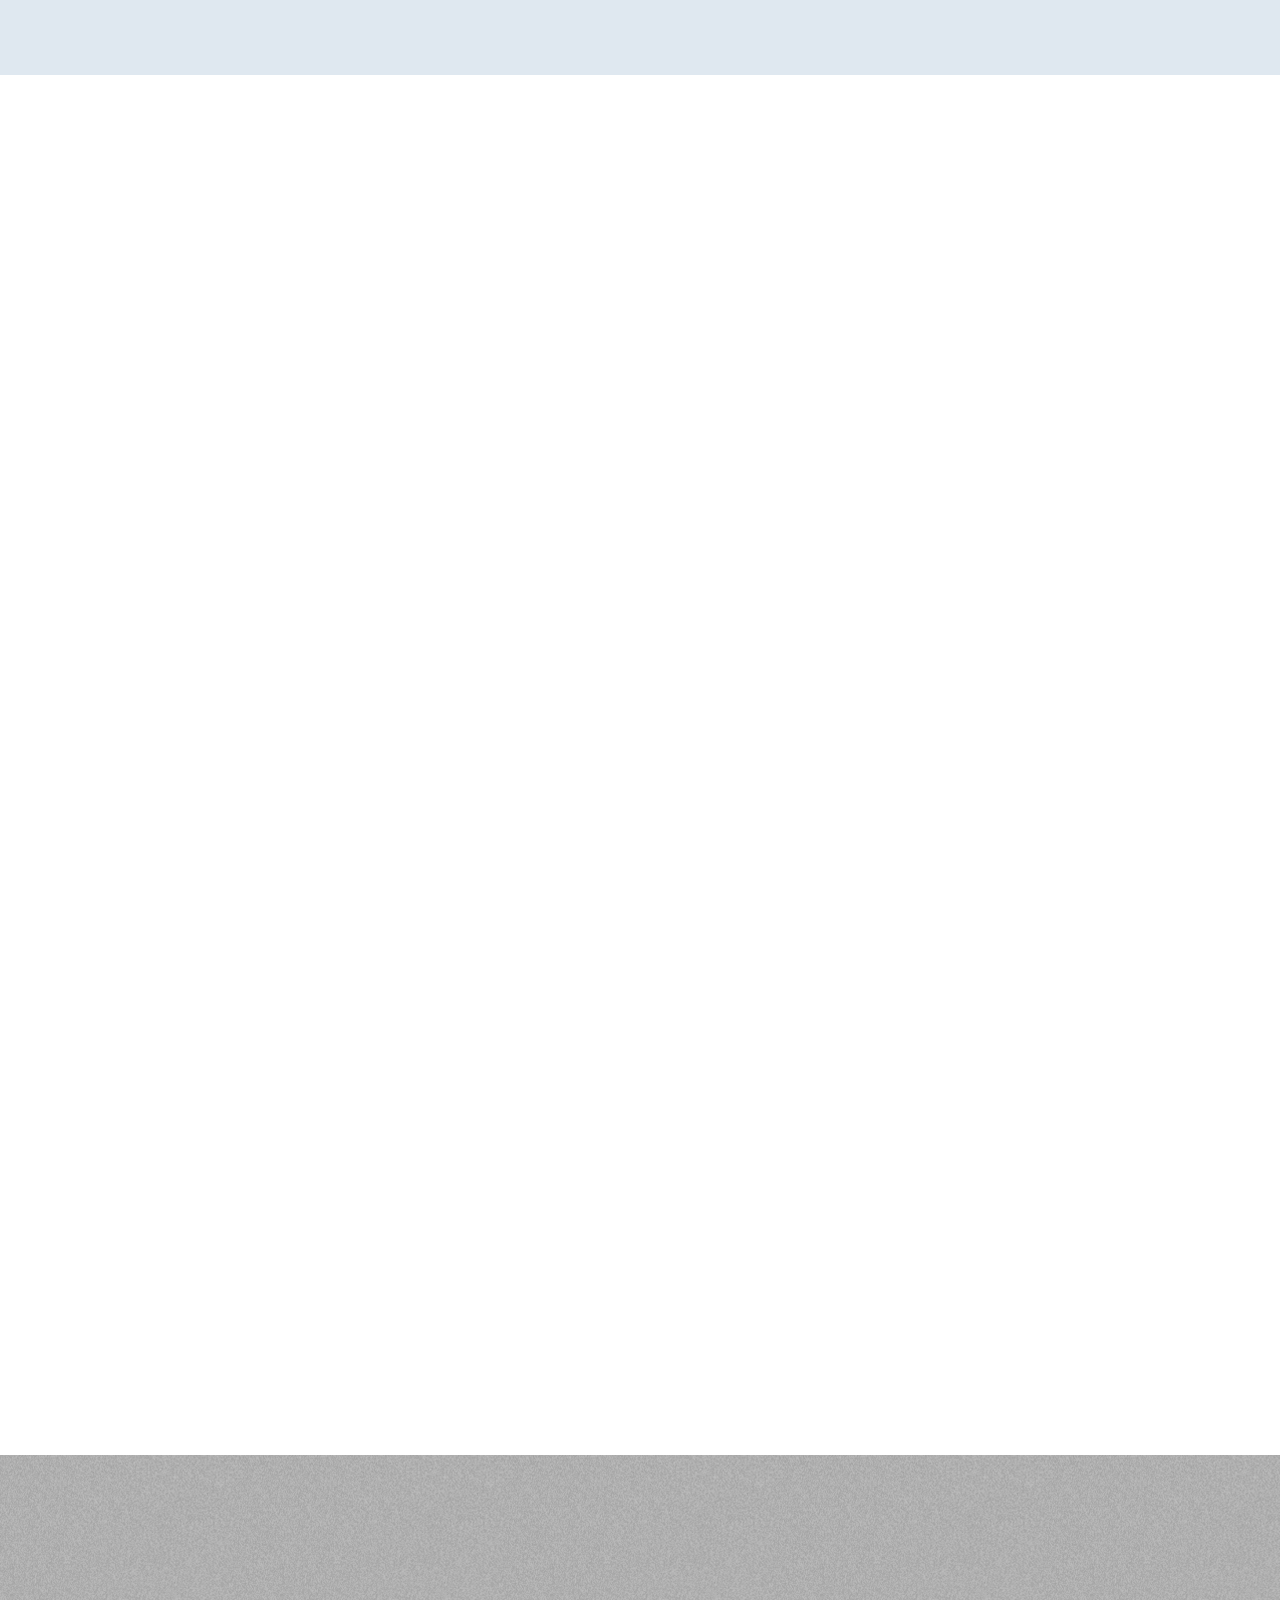
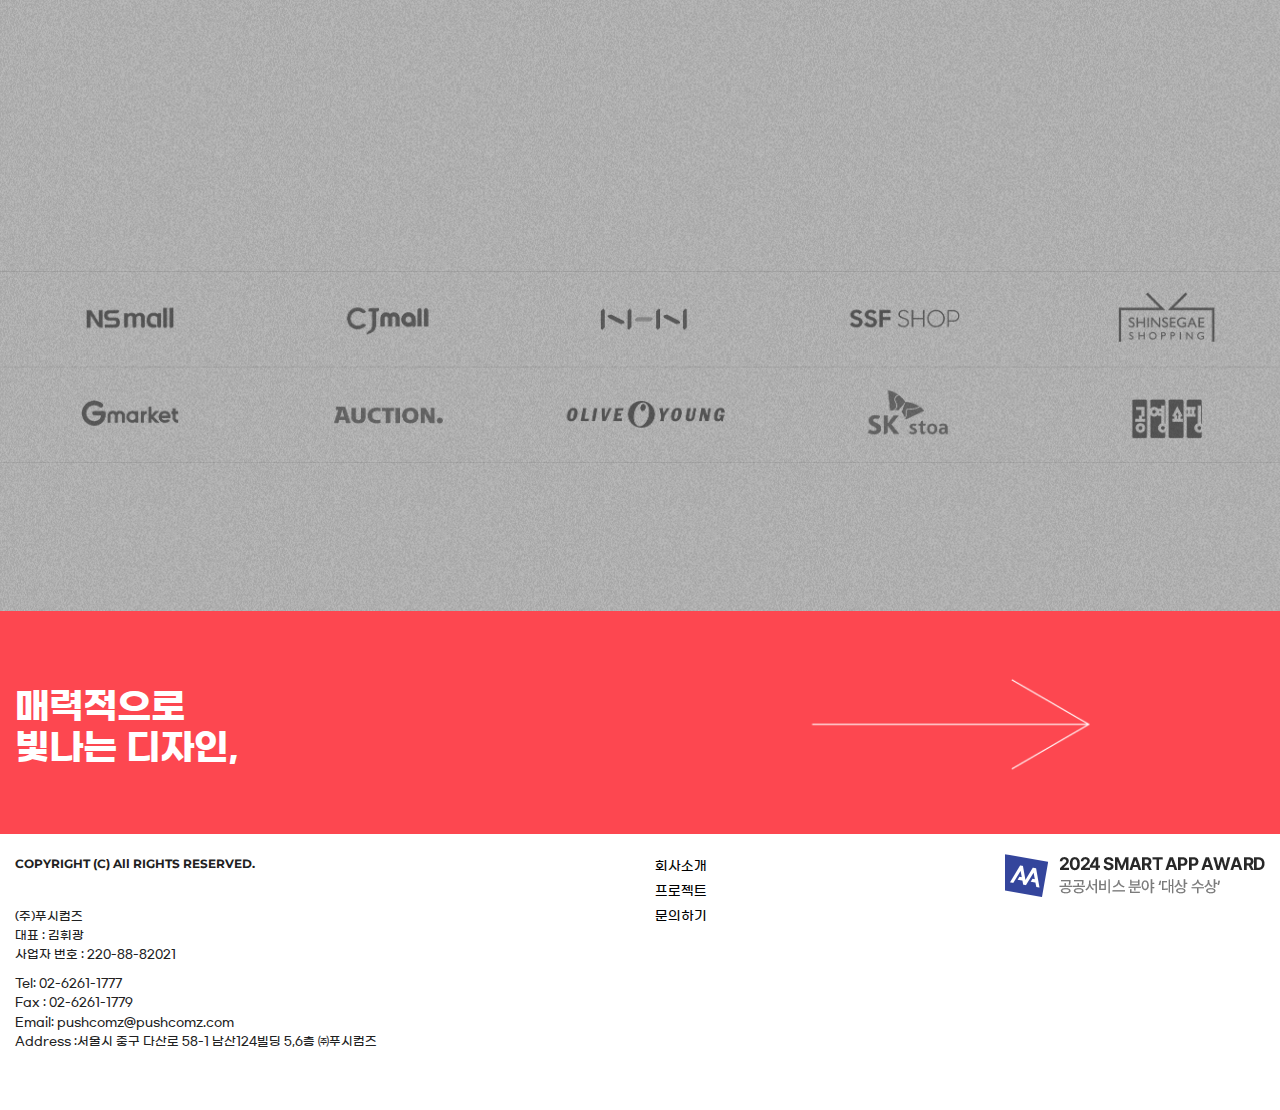
==== commit 2e6e1bc9: "UpDate" ====
--- a/index.html
+++ b/index.html
@@ -341,6 +341,13 @@
       <i class="fa-solid fa-arrow-up"></i>
     </button>
   </div>
+  <div class="modal">
+    <button type="button" class="modal_close_btn">
+      <span class="blind">모달 닫기 버튼</span>
+      <img src="/img/modal-close-btn.png" alt="모달 닫기 버튼">
+    </button>
+    <img src="/img/modal-img.png" class="modal_content_img" alt="공영쇼핑 새로워진 공영쇼핑 쉽고 편리한 공영쇼핑에서 라이브 쇼핑을 즐기세요! 2024 SMART APP AWARD 공공서비스 분야 '대상 수상'">
+  </div>
 </body>
 <script type="module" src="./js/index.js"></script>
 </html>--- a/css/style.css
+++ b/css/style.css
@@ -213,6 +213,28 @@
   display: block;
 }
 
+.modal {
+  position: fixed;
+  top: 16%;
+  right: 3%;
+  z-index: 99;
+}
+.modal .modal_close_btn {
+  position: absolute;
+  top: 10px;
+  right: 10px;
+}
+.modal .modal_close_btn img {
+  width: 2vw;
+}
+.modal .modal_content_img {
+  width: 41vw;
+  height: 100%;
+}
+.modal.deactivate {
+  display: none;
+}
+
 .blind {
   position: absolute;
   clip: rect(0 0 0 0);
@@ -456,6 +478,7 @@
   text-align: center;
 }
 #header .mobile_header .mobile_nav .mobile_nav_text p {
+  margin-bottom: 10px;
   font-family: "Changa", sans-serif;
   font-size: clamp(9.5px, 3vw, 30px);
   font-weight: 400;
@@ -528,14 +551,21 @@
   flex-grow: 1;
 }
 #footer .footer_inner .footer_nav_wrap li {
+  width: -moz-fit-content;
+  width: fit-content;
   padding: 3px 15px;
 }
 #footer .footer_inner .footer_nav_wrap li a {
+  width: -moz-fit-content;
   width: fit-content;
   line-height: 19.2px;
   font-family: "GmarketSans";
   font-size: 13px;
   font-weight: 400;
+  white-space: nowrap;
+}
+#footer .footer_inner .footer_banner_wrap .footer_banner img {
+  max-width: 100%;
 }
 
 /* 애니메이션 라이브러리 */
@@ -598,6 +628,18 @@
   animation: faderight 0.3s 0.0025s linear forwards;
 }
 
+.lottie_fade_left {
+  animation: fadeleft 0.3s 0.2s linear forwards;
+}
+
+.lottie_fade_right {
+  animation: faderight 0.3s 0.2s linear forwards;
+}
+
+.lottie_fade_up {
+  animation: fadeup 0.3s 0.2s linear forwards;
+}
+
 #main.company_infomation #sec01 {
   position: relative;
   overflow: hidden;
@@ -613,7 +655,8 @@
 #main.company_infomation #sec01 .video_wrap video {
   width: 100%;
   height: 100%;
-  object-fit: cover;
+  -o-object-fit: cover;
+     object-fit: cover;
   z-index: 0;
 }
 #main.company_infomation #sec01 .img_wrap {
@@ -627,7 +670,8 @@
 #main.company_infomation #sec01 .img_wrap .main_image {
   width: 100%;
   height: 100%;
-  object-fit: cover;
+  -o-object-fit: cover;
+     object-fit: cover;
 }
 #main.company_infomation #sec01 .img_wrap.inactive {
   display: none;
@@ -650,6 +694,7 @@
   width: 41.67%;
   height: 130px;
   padding: 0 12.05px;
+  opacity: 0;
 }
 #main.company_infomation #sec01 .text_box_frame .text_box_wrap .video_logo::after {
   content: "";
@@ -1081,7 +1126,7 @@
   padding-top: 50px;
 }
 #main.motion #sec01 .lottie_frame .lottie_list .lottie_item {
-  display: flex;
+  display: none;
   align-items: center;
   justify-content: space-between;
   margin-bottom: 150px;
@@ -1094,23 +1139,71 @@
 }
 #main.motion #sec01 .lottie_frame .lottie_list .lottie_item .lottie_text_wrap p {
   font-family: "GmarketSans";
-  font-size: 60px;
-}
-#main.motion #sec01 .lottie_frame .lottie_list .lottie_item .lottie {
+}
+#main.motion #sec01 .lottie_frame .lottie_list .lottie_item .lottie_text_wrap p .lottie_text_title {
   position: relative;
-  max-width: 45%;
-}
-#main.motion #sec01 .lottie_frame .lottie_list .lottie_item .lottie::after {
+  display: block;
+  margin-bottom: 10px;
+  font-size: clamp(8px, 2.6vw, 26px);
+  white-space: nowrap;
+}
+#main.motion #sec01 .lottie_frame .lottie_list .lottie_item .lottie_text_wrap p .lottie_text_title::after {
   content: "";
   position: absolute;
   top: 0;
   right: 0;
   width: 100%;
   height: 100%;
+  background-color: #000000;
+  transition: 0.3s ease-out;
+}
+#main.motion #sec01 .lottie_frame .lottie_list .lottie_item .lottie_text_wrap p .lottie_text_title.active::after {
+  width: 0;
+}
+#main.motion #sec01 .lottie_frame .lottie_list .lottie_item .lottie_text_wrap p .lottie_text {
+  position: relative;
+  line-height: clamp(10px, 3vw, 30px);
+  font-size: clamp(6px, 1.8vw, 18px);
+  color: #aaaaaa;
+  white-space: nowrap;
+}
+#main.motion #sec01 .lottie_frame .lottie_list .lottie_item .lottie_text_wrap p .lottie_text::after {
+  content: "";
+  position: absolute;
+  top: 0;
+  right: 0;
+  width: 100%;
+  height: 100%;
+  background-color: #000000;
+  transition: 0.3s ease-out;
+}
+#main.motion #sec01 .lottie_frame .lottie_list .lottie_item .lottie_text_wrap p .lottie_text.active::after {
+  width: 0;
+}
+#main.motion #sec01 .lottie_frame .lottie_list .lottie_item .lottie_wrap {
+  display: flex;
+  align-items: center;
+  justify-content: center;
+  width: 45%;
+}
+#main.motion #sec01 .lottie_frame .lottie_list .lottie_item .lottie_wrap .lottie {
+  display: flex;
+  align-items: center;
+  justify-content: center;
+  position: relative;
+  max-width: 100%;
+}
+#main.motion #sec01 .lottie_frame .lottie_list .lottie_item .lottie_wrap .lottie::after {
+  content: "";
+  position: absolute;
+  top: 0;
+  right: var(--lottie-after-right, 0);
+  width: 100%;
+  height: 100%;
   background-color: #ffffff;
-  transition: 0.3s ease-out 0.3s;
-}
-#main.motion #sec01 .lottie_frame .lottie_list .lottie_item .lottie.active::after {
+  transition: 0.3s ease-out;
+}
+#main.motion #sec01 .lottie_frame .lottie_list .lottie_item .lottie_wrap .lottie.active::after {
   width: 0;
 }
 #main.motion #sec01 .lottie_frame .lottie_list .lottie_item a img {
@@ -1416,32 +1509,58 @@
   #main.motion #sec01 .lottie_frame {
     padding: 0 15px;
   }
-  #main.motion #sec01 .lottie_frame .grid .grid-item {
-    margin-bottom: 15px;
-    width: calc((100% - 15px) / 2);
-  }
-  #main.motion #sec01 .lottie_frame .grid .grid-item a img {
+  #main.motion #sec01 .lottie_frame .lottie_list {
+    padding-top: 0;
+  }
+  #main.motion #sec01 .lottie_frame .lottie_list .lottie_item {
+    align-items: flex-start;
+    flex-direction: column;
+    margin-bottom: 50px;
+  }
+  #main.motion #sec01 .lottie_frame .lottie_list .lottie_item .lottie_wrap {
     width: 100%;
-    border-radius: 20px;
+    margin-bottom: 20px;
+  }
+  #main.motion #sec01 .lottie_frame .lottie_list .lottie_item .lottie_text_wrap {
+    justify-content: flex-start;
+    width: 100%;
+  }
+  #main.motion #sec01 .lottie_frame .lottie_list .lottie_item .lottie_text_wrap p .lottie_text_title {
+    display: block;
+    margin-bottom: 10px;
+    font-size: 18px;
+    white-space: nowrap;
+  }
+  #main.motion #sec01 .lottie_frame .lottie_list .lottie_item .lottie_text_wrap p .lottie_text {
+    font-size: 12px;
+    white-space: nowrap;
+  }
+  #main.motion #sec01 .lottie_frame .senter_line {
+    display: none;
   }
   #footer .footer_inner {
     flex-direction: column;
   }
   #footer .footer_inner .company_info_wrap {
     width: 100%;
+    order: 3;
   }
   #footer .footer_inner .company_info_wrap .copyright_box {
     padding-bottom: 20px;
   }
   #footer .footer_inner .footer_nav_wrap {
     width: 100%;
-    margin-bottom: 10px;
+    margin: 15px 0 10px;
+    order: 2;
   }
   #footer .footer_inner .footer_nav_wrap ul > li {
     padding: 3px 0;
   }
   #footer .footer_inner .footer_nav_wrap ul > li a {
     font-size: 13px;
+  }
+  #footer .footer_inner .footer_banner_wrap {
+    order: 1;
   }
   .lnb_wrap .lnb_list li a {
     font-size: 11px;
